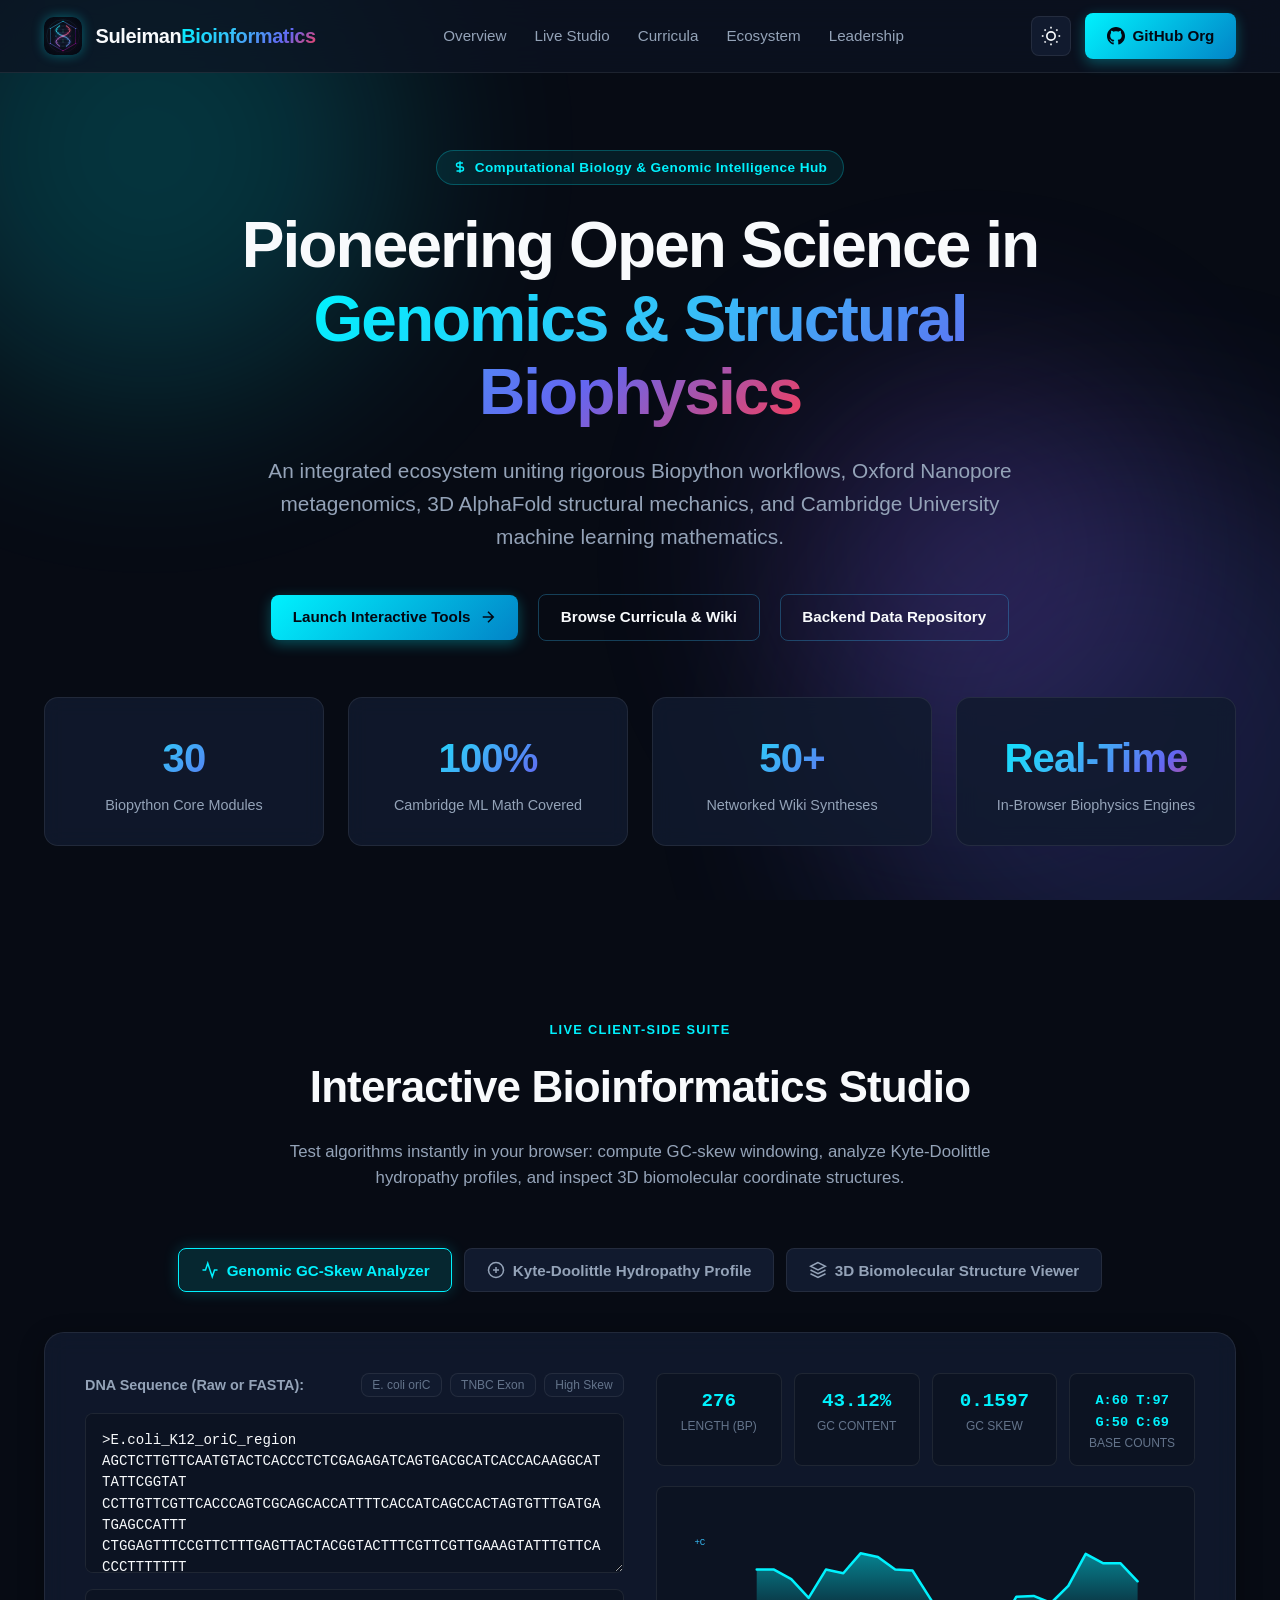
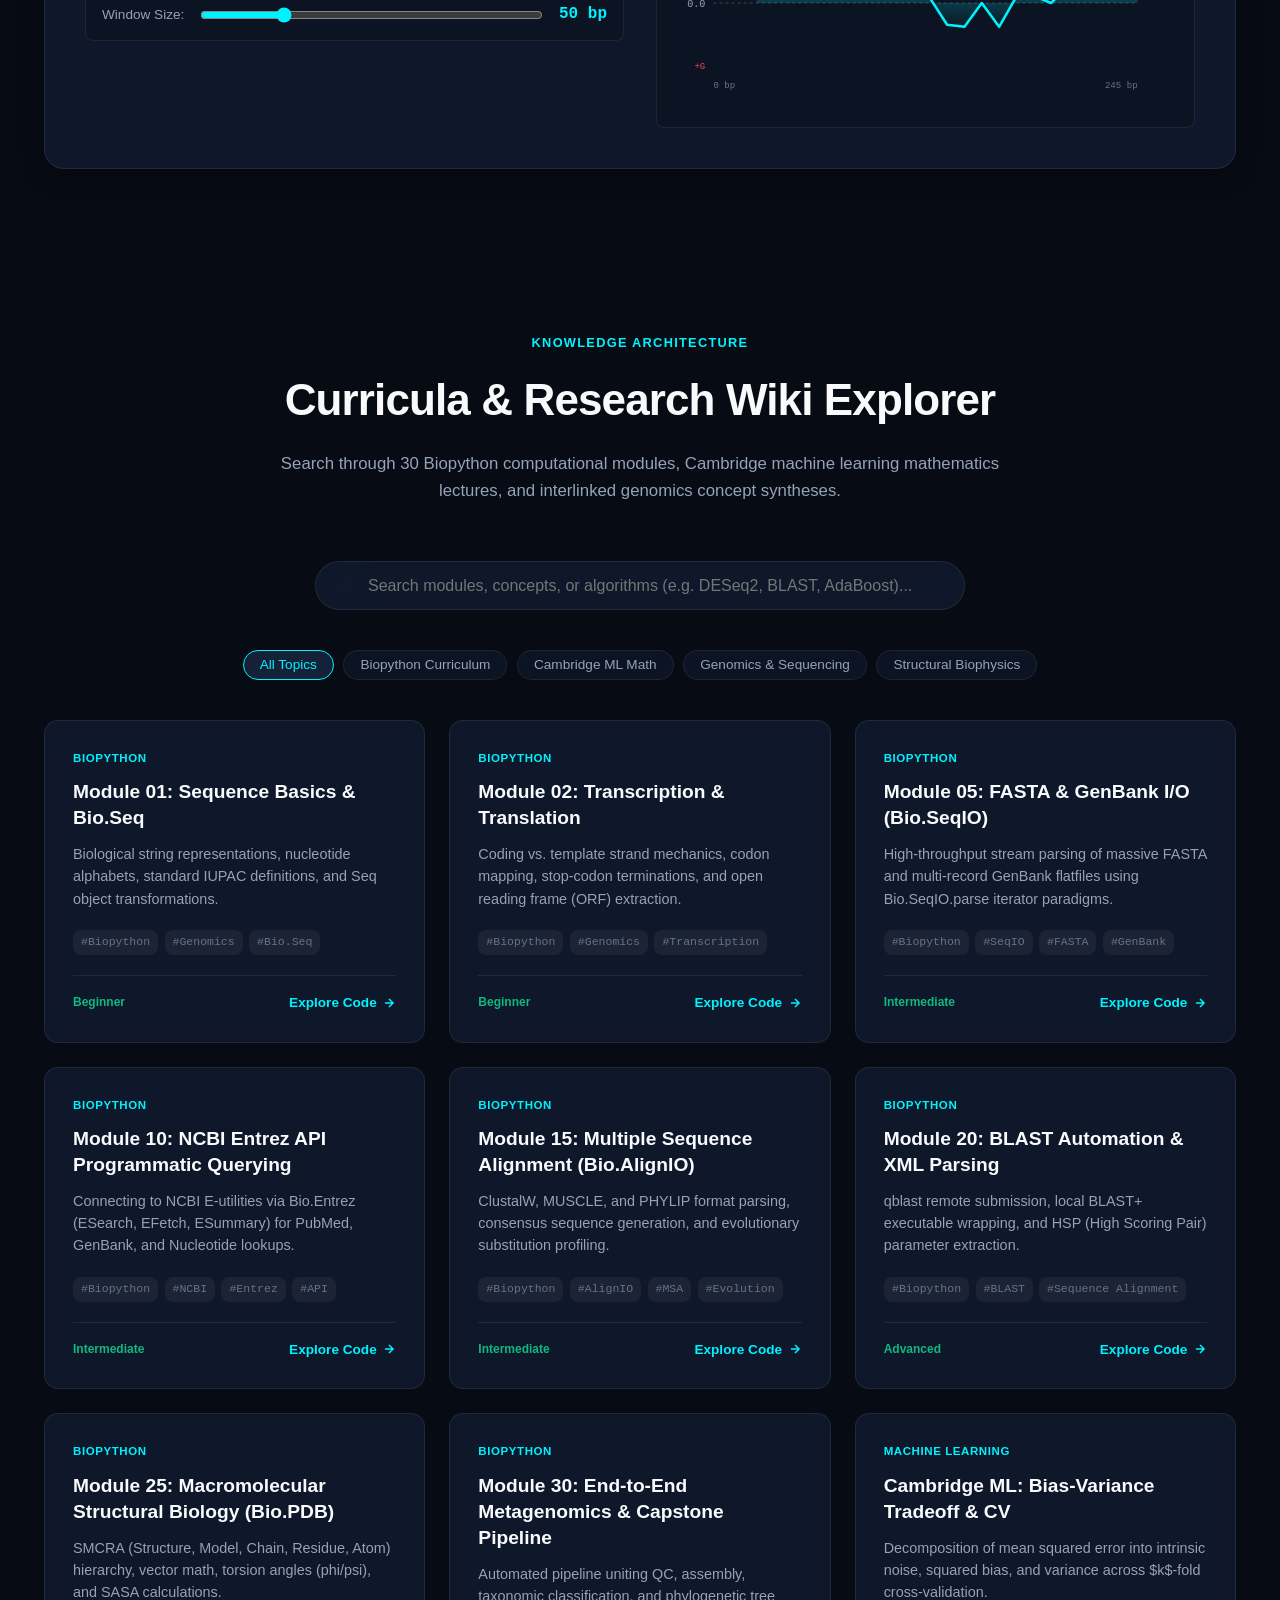
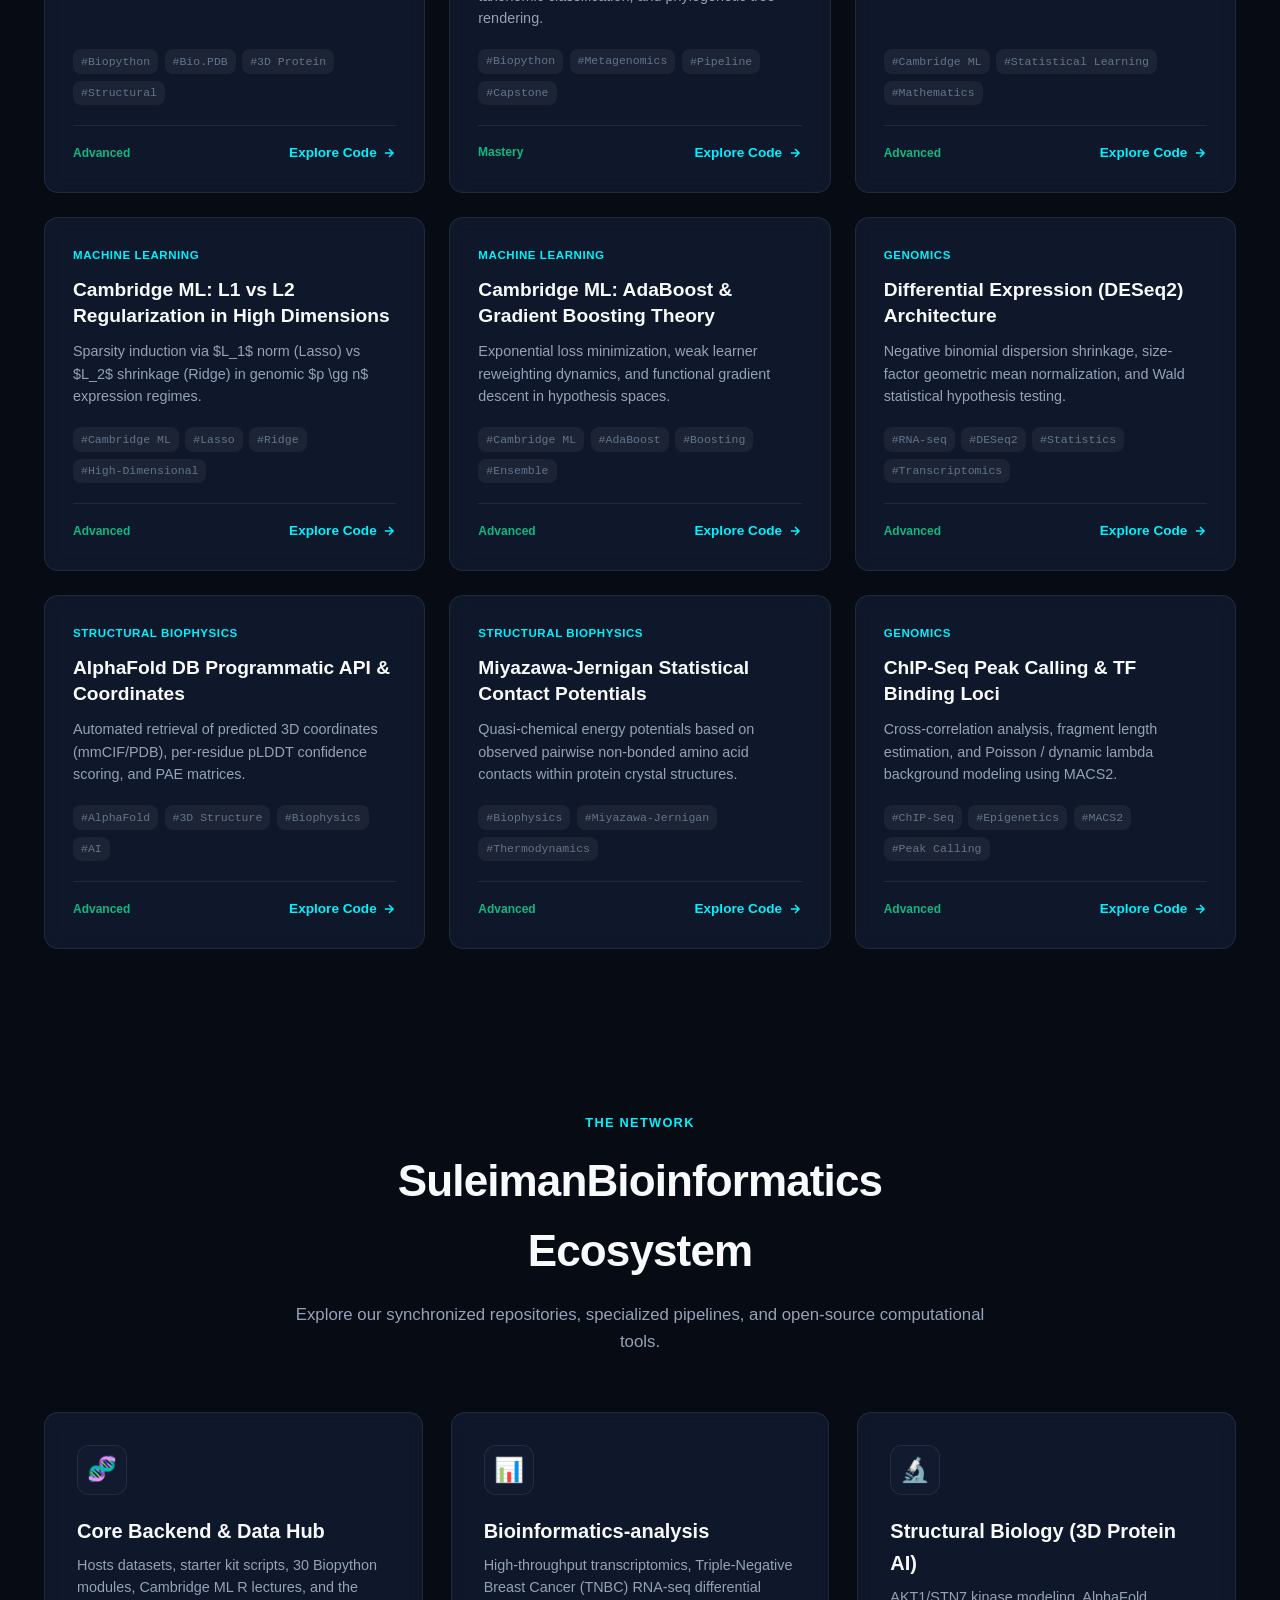
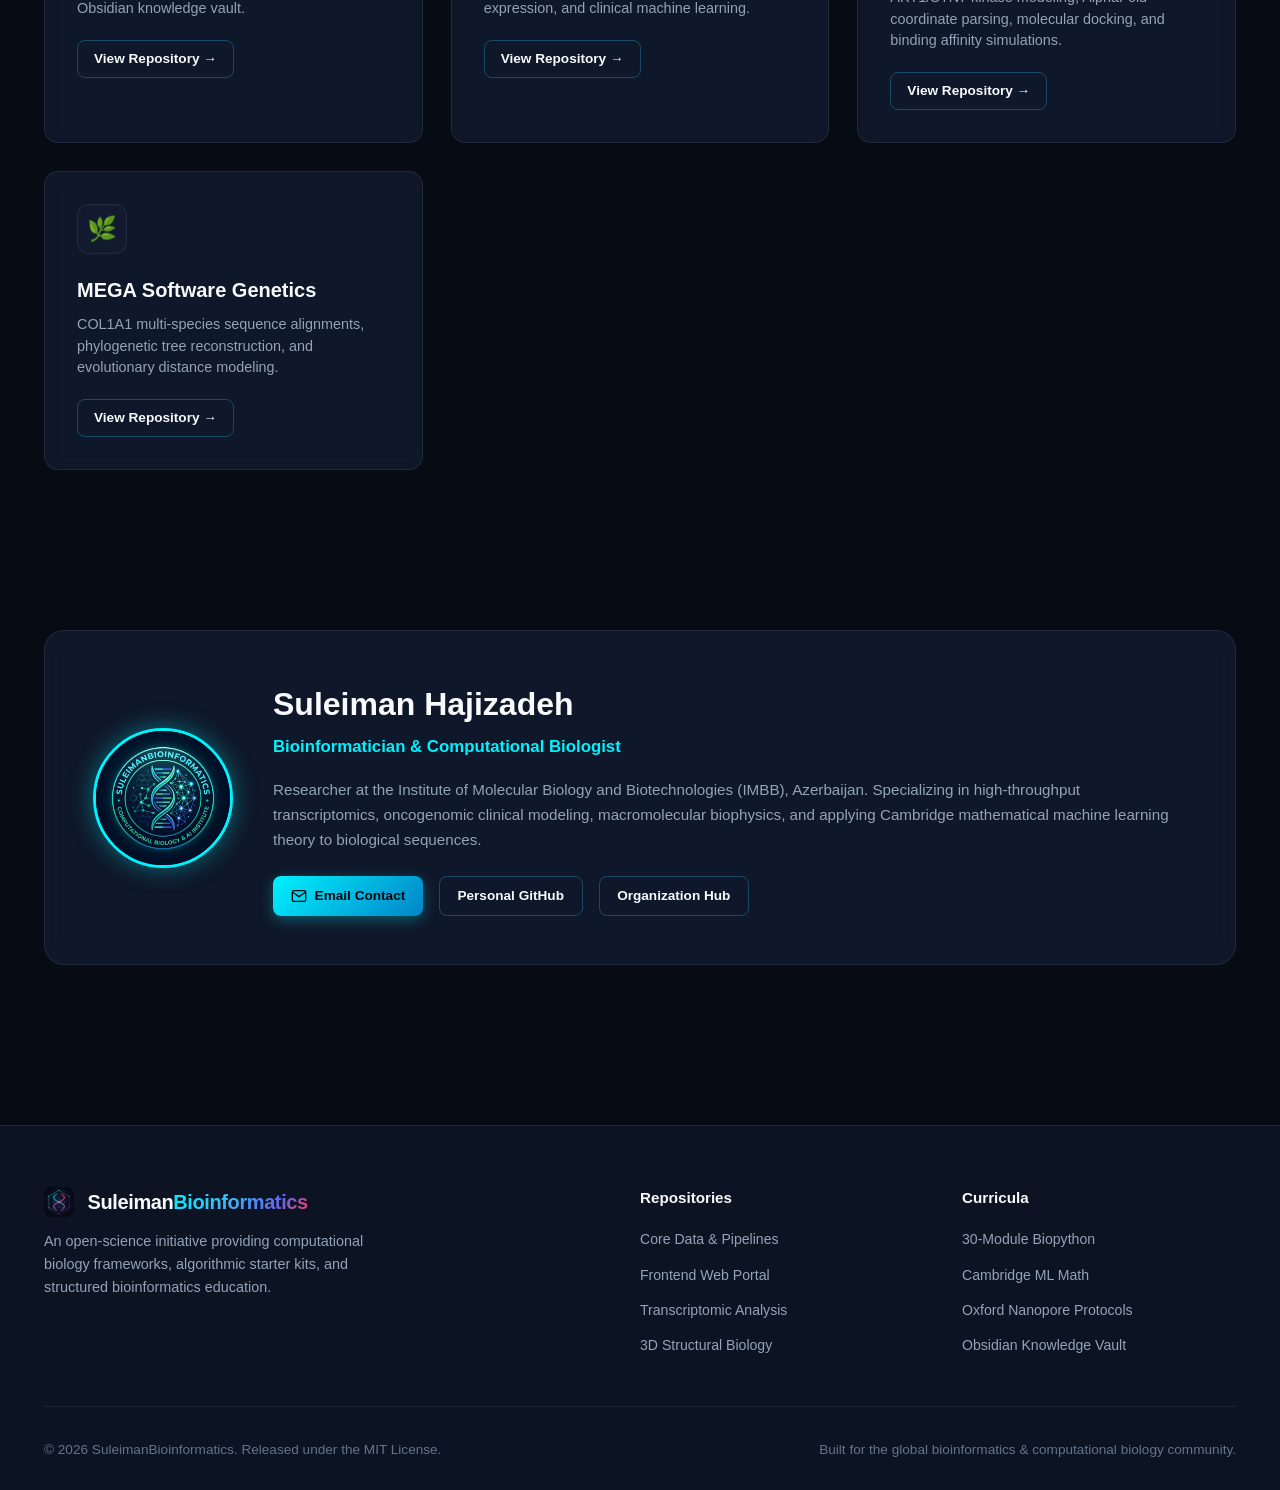
==== index.html @ 2195bb2c "feat: initialize SuleimanBioinformatics interactive frontend web portal" ====
<!DOCTYPE html>
<html lang="en" data-theme="dark">
<head>
  <meta charset="UTF-8" />
  <meta name="viewport" content="width=device-width, initial-scale=1.0" />
  <title>SuleimanBioinformatics | Computational Biology & Genomic Intelligence Hub</title>
  
  <meta name="description" content="Centralized hub for computational biology, biophysics, genomics pipelines, Biopython training curricula, and Cambridge University machine learning mathematics." />
  <meta name="keywords" content="Bioinformatics, Computational Biology, Genomics, Biopython, AlphaFold, Machine Learning, Kyte-Doolittle, GC Skew, Cambridge ML, Suleiman Hajizadeh" />
  <meta name="author" content="Suleiman Hajizadeh" />

  <!-- Open Graph / Meta -->
  <meta property="og:type" content="website" />
  <meta property="og:title" content="SuleimanBioinformatics | Computational Biology & Genomic Intelligence" />
  <meta property="og:description" content="The centralized research and educational engine for genomics, biophysics, and machine learning." />
  <meta property="og:url" content="https://suleimanbioinformatics.github.io/" />
  <meta property="og:image" content="assets/logo-emblem.png" />

  <!-- Icons -->
  <link rel="icon" type="image/svg+xml" href="favicon.svg" />
  <link rel="icon" type="image/png" sizes="64x64" href="favicon.png" />
  <link rel="apple-touch-icon" sizes="180x180" href="apple-touch-icon.png" />
  <link rel="manifest" href="manifest.json" />

  <!-- Stylesheet -->
  <link rel="stylesheet" href="css/style.css" />
</head>
<body>
  <!-- Ambient Glow Background -->
  <div class="bg-atmosphere" aria-hidden="true">
    <div class="glow-orb orb-1"></div>
    <div class="glow-orb orb-2"></div>
    <div class="glow-orb orb-3"></div>
  </div>

  <!-- Header & Navigation -->
  <header class="navbar">
    <div class="container navbar-inner">
      <a href="#hero" class="brand-link" aria-label="SuleimanBioinformatics Home">
        <img src="assets/logo-icon.svg" alt="SuleimanBioinformatics Logo" class="brand-logo-img" />
        <span>Suleiman<span class="brand-title-accent">Bioinformatics</span></span>
      </a>

      <nav aria-label="Main Navigation">
        <ul class="nav-links">
          <li><a href="#overview" class="nav-link">Overview</a></li>
          <li><a href="#interactive-studio" class="nav-link">Live Studio</a></li>
          <li><a href="#curricula" class="nav-link">Curricula</a></li>
          <li><a href="#ecosystem" class="nav-link">Ecosystem</a></li>
          <li><a href="#leadership" class="nav-link">Leadership</a></li>
        </ul>
      </nav>

      <div class="nav-actions">
        <button id="themeToggleBtn" class="btn-icon" aria-label="Toggle theme">
          <svg width="20" height="20" viewBox="0 0 24 24" fill="none" stroke="currentColor" stroke-width="2"><circle cx="12" cy="12" r="5"></circle><line x1="12" y1="1" x2="12" y2="3"></line><line x1="12" y1="21" x2="12" y2="23"></line><line x1="4.22" y1="4.22" x2="5.64" y2="5.64"></line><line x1="18.36" y1="18.36" x2="19.78" y2="19.78"></line><line x1="1" y1="12" x2="3" y2="12"></line><line x1="21" y1="12" x2="23" y2="12"></line><line x1="4.22" y1="19.78" x2="5.64" y2="18.36"></line><line x1="18.36" y1="5.64" x2="19.78" y2="4.22"></line></svg>
        </button>

        <a href="https://github.com/SuleimanBioinformatics" target="_blank" rel="noopener noreferrer" class="btn-primary" aria-label="View on GitHub">
          <svg width="18" height="18" viewBox="0 0 24 24" fill="currentColor"><path d="M12 0c-6.626 0-12 5.373-12 12 0 5.302 3.438 9.8 8.207 11.387.599.111.793-.261.793-.577v-2.234c-3.338.726-4.033-1.416-4.033-1.416-.546-1.387-1.333-1.756-1.333-1.756-1.089-.745.083-.729.083-.729 1.205.084 1.839 1.237 1.839 1.237 1.07 1.834 2.807 1.304 3.492.997.107-.775.418-1.305.762-1.604-2.665-.305-5.467-1.334-5.467-5.931 0-1.311.469-2.381 1.236-3.221-.124-.303-.535-1.524.117-3.176 0 0 1.008-.322 3.301 1.23.957-.266 1.983-.399 3.003-.404 1.02.005 2.047.138 3.006.404 2.291-1.552 3.297-1.23 3.297-1.23.653 1.653.242 2.874.118 3.176.77.84 1.235 1.911 1.235 3.221 0 4.609-2.807 5.624-5.479 5.921.43.372.823 1.102.823 2.222v3.293c0 .319.192.694.801.576 4.765-1.589 8.199-6.086 8.199-11.386 0-6.627-5.373-12-12-12z"/></svg>
          GitHub Org
        </a>

        <button class="mobile-nav-toggle btn-icon" aria-label="Toggle navigation menu">
          <svg width="22" height="22" viewBox="0 0 24 24" fill="none" stroke="currentColor" stroke-width="2"><line x1="3" y1="12" x2="21" y2="12"></line><line x1="3" y1="6" x2="21" y2="6"></line><line x1="3" y1="18" x2="21" y2="18"></line></svg>
        </button>
      </div>
    </div>
  </header>

  <main>
    <!-- Hero Section -->
    <section id="hero" class="hero">
      <div class="container">
        <div class="hero-pill">
          <svg width="14" height="14" viewBox="0 0 24 24" fill="none" stroke="currentColor" stroke-width="2.5"><path d="M12 2v20M17 5H9.5a3.5 3.5 0 0 0 0 7h5a3.5 3.5 0 0 1 0 7H6"/></svg>
          Computational Biology & Genomic Intelligence Hub
        </div>

        <h1 class="hero-title">
          Pioneering Open Science in <br />
          <span class="brand-title-accent">Genomics & Structural Biophysics</span>
        </h1>

        <p class="hero-subtitle">
          An integrated ecosystem uniting rigorous Biopython workflows, Oxford Nanopore metagenomics, 3D AlphaFold structural mechanics, and Cambridge University machine learning mathematics.
        </p>

        <div class="hero-cta">
          <a href="#interactive-studio" class="btn-primary">
            Launch Interactive Tools
            <svg width="18" height="18" viewBox="0 0 24 24" fill="none" stroke="currentColor" stroke-width="2"><path d="M5 12h14M12 5l7 7-7 7"/></svg>
          </a>
          <a href="#curricula" class="btn-outline">
            Browse Curricula & Wiki
          </a>
          <a href="https://github.com/SuleimanBioinformatics/SuleimanBioinformatics" target="_blank" rel="noopener noreferrer" class="btn-outline">
            Backend Data Repository
          </a>
        </div>

        <!-- Metric Stats -->
        <div class="stats-grid">
          <div class="stat-card">
            <div class="stat-number">30</div>
            <div class="stat-label">Biopython Core Modules</div>
          </div>
          <div class="stat-card">
            <div class="stat-number">100%</div>
            <div class="stat-label">Cambridge ML Math Covered</div>
          </div>
          <div class="stat-card">
            <div class="stat-number">50+</div>
            <div class="stat-label">Networked Wiki Syntheses</div>
          </div>
          <div class="stat-card">
            <div class="stat-number">Real-Time</div>
            <div class="stat-label">In-Browser Biophysics Engines</div>
          </div>
        </div>
      </div>
    </section>

    <!-- Interactive Live Studio Section -->
    <section id="interactive-studio" class="section">
      <div class="container">
        <div class="section-header">
          <span class="section-badge">Live Client-Side Suite</span>
          <h2 class="section-title">Interactive Bioinformatics Studio</h2>
          <p class="section-desc">Test algorithms instantly in your browser: compute GC-skew windowing, analyze Kyte-Doolittle hydropathy profiles, and inspect 3D biomolecular coordinate structures.</p>
        </div>

        <!-- Studio Tab Controls -->
        <div class="tools-tabs" role="tablist">
          <button class="tool-tab-btn active" data-target="tabGenomics" role="tab" aria-selected="true">
            <svg width="18" height="18" viewBox="0 0 24 24" fill="none" stroke="currentColor" stroke-width="2"><polyline points="22 12 18 12 15 21 9 3 6 12 2 12"></polyline></svg>
            Genomic GC-Skew Analyzer
          </button>
          <button class="tool-tab-btn" data-target="tabHydropathy" role="tab" aria-selected="false">
            <svg width="18" height="18" viewBox="0 0 24 24" fill="none" stroke="currentColor" stroke-width="2"><circle cx="12" cy="12" r="10"></circle><path d="M8 12h8"></path><path d="M12 8v8"></path></svg>
            Kyte-Doolittle Hydropathy Profile
          </button>
          <button class="tool-tab-btn" data-target="tabProtein3D" role="tab" aria-selected="false">
            <svg width="18" height="18" viewBox="0 0 24 24" fill="none" stroke="currentColor" stroke-width="2"><polygon points="12 2 2 7 12 12 22 7 12 2"></polygon><polyline points="2 17 12 22 22 17"></polyline><polyline points="2 12 12 17 22 12"></polyline></svg>
            3D Biomolecular Structure Viewer
          </button>
        </div>

        <!-- Panel 1: Genomic Analyzer -->
        <div id="tabGenomics" class="tool-panel active" role="tabpanel">
          <div class="tool-grid">
            <div class="tool-input-group">
              <div class="input-label">
                <span>DNA Sequence (Raw or FASTA):</span>
                <div class="preset-btns">
                  <button class="preset-btn" data-dna-preset="ecoli_ori">E. coli oriC</button>
                  <button class="preset-btn" data-dna-preset="tnbc_exon">TNBC Exon</button>
                  <button class="preset-btn" data-dna-preset="synthetic_skew">High Skew</button>
                </div>
              </div>
              <textarea id="genomicSeqInput" class="sequence-textarea" spellcheck="false" placeholder="Paste FASTA or raw DNA sequence..."></textarea>

              <div class="slider-group">
                <label for="gcWindowSlider" style="font-size:0.85rem;color:var(--text-secondary);">Window Size:</label>
                <input type="range" id="gcWindowSlider" min="20" max="150" step="10" value="50" />
                <span id="gcWindowVal" class="slider-val">50 bp</span>
              </div>
            </div>

            <div class="tool-output">
              <div class="metrics-summary-row">
                <div class="mini-metric">
                  <div id="metricSeqLen" class="mini-metric-val">0</div>
                  <div class="mini-metric-lbl">Length (bp)</div>
                </div>
                <div class="mini-metric">
                  <div id="metricGCContent" class="mini-metric-val">0%</div>
                  <div class="mini-metric-lbl">GC Content</div>
                </div>
                <div class="mini-metric">
                  <div id="metricGCSkew" class="mini-metric-val">0.00</div>
                  <div class="mini-metric-lbl">GC Skew</div>
                </div>
                <div class="mini-metric">
                  <div id="metricBaseCounts" class="mini-metric-val" style="font-size:0.85rem;padding-top:4px;">-</div>
                  <div class="mini-metric-lbl">Base Counts</div>
                </div>
              </div>

              <!-- SVG Chart -->
              <div class="chart-wrapper">
                <div id="gcSkewChartBox"></div>
              </div>
            </div>
          </div>
        </div>

        <!-- Panel 2: Kyte-Doolittle Hydropathy Profile -->
        <div id="tabHydropathy" class="tool-panel" role="tabpanel">
          <div class="tool-grid">
            <div class="tool-input-group">
              <div class="input-label">
                <span>Amino Acid Sequence:</span>
                <div class="preset-btns">
                  <button class="preset-btn" data-pep-preset="insulin_a">Insulin Chain A</button>
                  <button class="preset-btn" data-pep-preset="transmembrane">Transmembrane</button>
                  <button class="preset-btn" data-pep-preset="signal_peptide">Signal Peptide</button>
                </div>
              </div>
              <textarea id="peptideSeqInput" class="sequence-textarea" spellcheck="false" placeholder="Paste 1-letter amino acid sequence..."></textarea>

              <div class="slider-group">
                <label for="kdWindowSlider" style="font-size:0.85rem;color:var(--text-secondary);">Window Radius ($2w+1$):</label>
                <input type="range" id="kdWindowSlider" min="5" max="21" step="2" value="9" />
                <span id="kdWindowVal" class="slider-val">9 aa</span>
              </div>
            </div>

            <div class="tool-output">
              <div class="metrics-summary-row">
                <div class="mini-metric">
                  <div id="metricPepLen" class="mini-metric-val">0</div>
                  <div class="mini-metric-lbl">Residues</div>
                </div>
                <div class="mini-metric">
                  <div id="metricAvgHydropathy" class="mini-metric-val">0.00</div>
                  <div class="mini-metric-lbl">Mean Hydropathy</div>
                </div>
                <div class="mini-metric">
                  <div id="metricMaxPeak" class="mini-metric-val">0.00</div>
                  <div class="mini-metric-lbl">Max Peak</div>
                </div>
              </div>

              <!-- SVG Chart -->
              <div class="chart-wrapper">
                <div id="hydropathyChartBox"></div>
              </div>
            </div>
          </div>
        </div>

        <!-- Panel 3: 3D Protein Canvas Viewer -->
        <div id="tabProtein3D" class="tool-panel" role="tabpanel">
          <div class="protein-viewer-box">
            <canvas id="proteinCanvas3D" class="protein-canvas"></canvas>

            <div class="viewer-overlay">
              <span id="viewerStructLabel" class="viewer-tag">Human Insulin (1COH Model)</span>
              <span class="viewer-tag" style="color:var(--text-muted);font-size:0.75rem;">Interactive 3D: Click &amp; Drag to Rotate · Scroll to Zoom</span>
            </div>

            <div class="viewer-controls">
              <button class="viewer-btn active" data-struct-preset="insulin">Insulin (1COH)</button>
              <button class="viewer-btn" data-struct-preset="helix">Alpha Helix</button>
              <button class="viewer-btn" data-struct-preset="dna">DNA Double Helix</button>
              <button id="resetViewBtn" class="viewer-btn" title="Reset View">↺ Reset</button>
            </div>
          </div>
        </div>
      </div>
    </section>

    <!-- Curricula & Research Wiki Knowledge Explorer -->
    <section id="curricula" class="section">
      <div class="container">
        <div class="section-header">
          <span class="section-badge">Knowledge Architecture</span>
          <h2 class="section-title">Curricula &amp; Research Wiki Explorer</h2>
          <p class="section-desc">Search through 30 Biopython computational modules, Cambridge machine learning mathematics lectures, and interlinked genomics concept syntheses.</p>
        </div>

        <!-- Search Bar -->
        <div class="search-bar-wrap">
          <svg class="search-icon" width="20" height="20" viewBox="0 0 24 24" fill="none" stroke="currentColor" stroke-width="2"><circle cx="11" cy="11" r="8"></circle><line x1="21" y1="21" x2="16.65" y2="16.65"></line></svg>
          <input type="text" id="curriculaSearchInput" class="search-input" placeholder="Search modules, concepts, or algorithms (e.g. DESeq2, BLAST, AdaBoost)..." />
        </div>

        <!-- Filter Chips -->
        <div class="category-filter-chips">
          <button class="filter-chip active" data-category="All">All Topics</button>
          <button class="filter-chip" data-category="Biopython">Biopython Curriculum</button>
          <button class="filter-chip" data-category="Machine Learning">Cambridge ML Math</button>
          <button class="filter-chip" data-category="Genomics">Genomics &amp; Sequencing</button>
          <button class="filter-chip" data-category="Structural Biophysics">Structural Biophysics</button>
        </div>

        <!-- Dynamic Card Grid -->
        <div id="curriculaCardsGrid" class="curricula-cards-grid">
          <!-- Dynamically populated from data/curricula.json -->
        </div>
      </div>
    </section>

    <!-- Organization Ecosystem Grid -->
    <section id="ecosystem" class="section">
      <div class="container">
        <div class="section-header">
          <span class="section-badge">The Network</span>
          <h2 class="section-title">SuleimanBioinformatics Ecosystem</h2>
          <p class="section-desc">Explore our synchronized repositories, specialized pipelines, and open-source computational tools.</p>
        </div>

        <div class="ecosystem-grid">
          <div class="eco-card">
            <div class="eco-icon" style="color:var(--accent-cyan);">🧬</div>
            <h3 class="eco-title">Core Backend &amp; Data Hub</h3>
            <p class="eco-desc">Hosts datasets, starter kit scripts, 30 Biopython modules, Cambridge ML R lectures, and the Obsidian knowledge vault.</p>
            <a href="https://github.com/SuleimanBioinformatics/SuleimanBioinformatics" target="_blank" rel="noopener noreferrer" class="btn-outline" style="font-size:0.85rem;padding:0.45rem 1rem;">
              View Repository →
            </a>
          </div>

          <div class="eco-card">
            <div class="eco-icon" style="color:var(--accent-purple);">📊</div>
            <h3 class="eco-title">Bioinformatics-analysis</h3>
            <p class="eco-desc">High-throughput transcriptomics, Triple-Negative Breast Cancer (TNBC) RNA-seq differential expression, and clinical machine learning.</p>
            <a href="https://github.com/SuleimanHajizadeh/Bioinformatics-analysis" target="_blank" rel="noopener noreferrer" class="btn-outline" style="font-size:0.85rem;padding:0.45rem 1rem;">
              View Repository →
            </a>
          </div>

          <div class="eco-card">
            <div class="eco-icon" style="color:var(--accent-pink);">🔬</div>
            <h3 class="eco-title">Structural Biology (3D Protein AI)</h3>
            <p class="eco-desc">AKT1/STN7 kinase modeling, AlphaFold coordinate parsing, molecular docking, and binding affinity simulations.</p>
            <a href="https://github.com/SuleimanHajizadeh/computational-structural-biology" target="_blank" rel="noopener noreferrer" class="btn-outline" style="font-size:0.85rem;padding:0.45rem 1rem;">
              View Repository →
            </a>
          </div>

          <div class="eco-card">
            <div class="eco-icon" style="color:var(--accent-emerald);">🌿</div>
            <h3 class="eco-title">MEGA Software Genetics</h3>
            <p class="eco-desc">COL1A1 multi-species sequence alignments, phylogenetic tree reconstruction, and evolutionary distance modeling.</p>
            <a href="https://github.com/SuleimanHajizadeh/MEGA-Software-Molecular-Evolutionary-Genetics-Analysis" target="_blank" rel="noopener noreferrer" class="btn-outline" style="font-size:0.85rem;padding:0.45rem 1rem;">
              View Repository →
            </a>
          </div>
        </div>
      </div>
    </section>

    <!-- Leadership & About -->
    <section id="leadership" class="section">
      <div class="container">
        <div class="about-card">
          <div class="profile-avatar-box">
            <img src="assets/logo-emblem.png" alt="SuleimanBioinformatics Emblem" class="profile-avatar-img" />
          </div>

          <div>
            <h2 class="about-name">Suleiman Hajizadeh</h2>
            <div class="about-role">Bioinformatician &amp; Computational Biologist</div>
            <p class="about-bio">
              Researcher at the Institute of Molecular Biology and Biotechnologies (IMBB), Azerbaijan. Specializing in high-throughput transcriptomics, oncogenomic clinical modeling, macromolecular biophysics, and applying Cambridge mathematical machine learning theory to biological sequences.
            </p>
            <div class="about-socials">
              <a href="mailto:suleyman.hacizade1@gmail.com" class="btn-primary" style="font-size:0.85rem;padding:0.5rem 1.1rem;">
                <svg width="16" height="16" viewBox="0 0 24 24" fill="none" stroke="currentColor" stroke-width="2"><path d="M4 4h16c1.1 0 2 .9 2 2v12c0 1.1-.9 2-2 2H4c-1.1 0-2-.9-2-2V6c0-1.1.9-2 2-2z"></path><polyline points="22,6 12,13 2,6"></polyline></svg>
                Email Contact
              </a>
              <a href="https://github.com/SuleimanHajizadeh" target="_blank" rel="noopener noreferrer" class="btn-outline" style="font-size:0.85rem;padding:0.5rem 1.1rem;">
                Personal GitHub
              </a>
              <a href="https://github.com/SuleimanBioinformatics" target="_blank" rel="noopener noreferrer" class="btn-outline" style="font-size:0.85rem;padding:0.5rem 1.1rem;">
                Organization Hub
              </a>
            </div>
          </div>
        </div>
      </div>
    </section>
  </main>

  <!-- Footer -->
  <footer class="footer">
    <div class="container">
      <div class="footer-top">
        <div class="footer-brand">
          <a href="#hero" class="brand-link">
            <img src="assets/logo-icon.svg" alt="SuleimanBioinformatics Logo" style="width:30px;height:30px;" />
            <span>Suleiman<span class="brand-title-accent">Bioinformatics</span></span>
          </a>
          <p>
            An open-science initiative providing computational biology frameworks, algorithmic starter kits, and structured bioinformatics education.
          </p>
        </div>

        <div class="footer-col">
          <h4>Repositories</h4>
          <ul class="footer-links">
            <li><a href="https://github.com/SuleimanBioinformatics/SuleimanBioinformatics" target="_blank" rel="noopener noreferrer">Core Data &amp; Pipelines</a></li>
            <li><a href="https://github.com/SuleimanBioinformatics/SuleimanBioinformatics.github.io" target="_blank" rel="noopener noreferrer">Frontend Web Portal</a></li>
            <li><a href="https://github.com/SuleimanHajizadeh/Bioinformatics-analysis" target="_blank" rel="noopener noreferrer">Transcriptomic Analysis</a></li>
            <li><a href="https://github.com/SuleimanHajizadeh/computational-structural-biology" target="_blank" rel="noopener noreferrer">3D Structural Biology</a></li>
          </ul>
        </div>

        <div class="footer-col">
          <h4>Curricula</h4>
          <ul class="footer-links">
            <li><a href="#curricula">30-Module Biopython</a></li>
            <li><a href="#curricula">Cambridge ML Math</a></li>
            <li><a href="#curricula">Oxford Nanopore Protocols</a></li>
            <li><a href="#curricula">Obsidian Knowledge Vault</a></li>
          </ul>
        </div>
      </div>

      <div class="footer-bottom">
        <div>&copy; 2026 SuleimanBioinformatics. Released under the MIT License.</div>
        <div>Built for the global bioinformatics &amp; computational biology community.</div>
      </div>
    </div>
  </footer>

  <!-- Scripts -->
  <script src="js/tools.js"></script>
  <script src="js/app.js"></script>
</body>
</html>
---- css/style.css ----
/* ==========================================================================
   SuleimanBioinformatics Design System & CSS Stylesheet
   Modern, Scientific, High-Performance, Responsive
   ========================================================================== */

:root {
  /* Color Palette - Dark (Default) */
  --bg-primary: #070b14;
  --bg-secondary: #0c1322;
  --bg-tertiary: #111a2e;
  --bg-glass: rgba(12, 19, 34, 0.75);
  --bg-card: rgba(17, 26, 46, 0.85);
  --bg-card-hover: rgba(23, 35, 60, 0.95);
  --border-subtle: rgba(255, 255, 255, 0.08);
  --border-accent: rgba(56, 189, 248, 0.3);
  --border-glow: rgba(0, 242, 254, 0.5);

  --text-primary: #f8fafc;
  --text-secondary: #94a3b8;
  --text-muted: #64748b;
  --text-white: #ffffff;

  --accent-cyan: #00f2fe;
  --accent-blue: #38bdf8;
  --accent-indigo: #6366f1;
  --accent-purple: #8b5cf6;
  --accent-pink: #f43f5e;
  --accent-emerald: #10b981;
  --accent-amber: #f59e0b;

  --gradient-brand: linear-gradient(135deg, #00f2fe 0%, #38bdf8 40%, #6366f1 75%, #f43f5e 100%);
  --gradient-cyan-blue: linear-gradient(135deg, #00f2fe 0%, #0284c7 100%);
  --gradient-emerald: linear-gradient(135deg, #34d399 0%, #059669 100%);
  --gradient-purple: linear-gradient(135deg, #c084fc 0%, #7c3aed 100%);
  --gradient-card: linear-gradient(180deg, rgba(255, 255, 255, 0.04) 0%, rgba(255, 255, 255, 0.01) 100%);

  --shadow-sm: 0 2px 4px rgba(0, 0, 0, 0.3);
  --shadow-md: 0 8px 24px rgba(0, 0, 0, 0.4);
  --shadow-lg: 0 16px 36px rgba(0, 0, 0, 0.5);
  --shadow-glow: 0 0 25px rgba(0, 242, 254, 0.25);

  --font-sans: -apple-system, BlinkMacSystemFont, "Segoe UI", Roboto, "Helvetica Neue", Arial, sans-serif;
  --font-mono: ui-monospace, SFMono-Regular, Menlo, Monaco, Consolas, "Liberation Mono", "Courier New", monospace;

  --radius-sm: 8px;
  --radius-md: 14px;
  --radius-lg: 20px;
  --radius-full: 9999px;

  --transition-fast: 0.15s ease;
  --transition-normal: 0.25s ease;
  --transition-slow: 0.4s ease;
}

[data-theme="light"] {
  --bg-primary: #f8fafc;
  --bg-secondary: #ffffff;
  --bg-tertiary: #f1f5f9;
  --bg-glass: rgba(255, 255, 255, 0.85);
  --bg-card: rgba(255, 255, 255, 0.9);
  --bg-card-hover: rgba(255, 255, 255, 1);
  --border-subtle: rgba(0, 0, 0, 0.08);
  --border-accent: rgba(2, 132, 199, 0.3);
  --border-glow: rgba(0, 242, 254, 0.3);

  --text-primary: #0f172a;
  --text-secondary: #475569;
  --text-muted: #64748b;
  --text-white: #0f172a;

  --gradient-card: linear-gradient(180deg, rgba(255, 255, 255, 0.8) 0%, rgba(241, 245, 249, 0.6) 100%);
  --shadow-sm: 0 2px 4px rgba(0, 0, 0, 0.04);
  --shadow-md: 0 8px 24px rgba(0, 0, 0, 0.06);
  --shadow-lg: 0 16px 36px rgba(0, 0, 0, 0.09);
  --shadow-glow: 0 0 20px rgba(14, 165, 233, 0.2);
}

/* Base Resets */
*, *::before, *::after {
  box-sizing: border-box;
  margin: 0;
  padding: 0;
}

html {
  scroll-behavior: smooth;
  font-size: 16px;
}

body {
  font-family: var(--font-sans);
  background-color: var(--bg-primary);
  color: var(--text-primary);
  line-height: 1.6;
  min-height: 100vh;
  overflow-x: hidden;
  transition: background-color var(--transition-normal), color var(--transition-normal);
}

/* Background Atmosphere Glow */
.bg-atmosphere {
  position: fixed;
  top: 0;
  left: 0;
  width: 100vw;
  height: 100vh;
  pointer-events: none;
  z-index: 0;
  overflow: hidden;
}

.glow-orb {
  position: absolute;
  border-radius: 50%;
  filter: blur(100px);
  opacity: 0.18;
  animation: floatOrb 20s infinite alternate ease-in-out;
}

.orb-1 {
  width: 500px;
  height: 500px;
  background: var(--accent-cyan);
  top: -100px;
  left: -100px;
}

.orb-2 {
  width: 600px;
  height: 600px;
  background: var(--accent-indigo);
  bottom: -150px;
  right: -150px;
  animation-delay: -7s;
}

.orb-3 {
  width: 400px;
  height: 400px;
  background: var(--accent-purple);
  top: 40%;
  left: 60%;
  animation-delay: -12s;
}

@keyframes floatOrb {
  0% { transform: translate(0, 0) scale(1); }
  50% { transform: translate(60px, 40px) scale(1.1); }
  100% { transform: translate(-40px, 80px) scale(0.95); }
}

/* Container */
.container {
  width: 100%;
  max-width: 1240px;
  margin: 0 auto;
  padding: 0 1.5rem;
  position: relative;
  z-index: 1;
}

/* Header & Navigation */
.navbar {
  position: fixed;
  top: 0;
  left: 0;
  width: 100%;
  z-index: 100;
  background: var(--bg-glass);
  backdrop-filter: blur(16px);
  -webkit-backdrop-filter: blur(16px);
  border-bottom: 1px solid var(--border-subtle);
  transition: all var(--transition-normal);
}

.navbar-inner {
  display: flex;
  align-items: center;
  justify-content: space-between;
  height: 72px;
}

.brand-link {
  display: flex;
  align-items: center;
  gap: 0.85rem;
  text-decoration: none;
  color: var(--text-primary);
  font-weight: 700;
  font-size: 1.25rem;
  letter-spacing: -0.02em;
}

.brand-logo-img {
  width: 38px;
  height: 38px;
  border-radius: 10px;
  box-shadow: 0 0 12px rgba(0, 242, 254, 0.35);
  transition: transform var(--transition-normal);
}

.brand-link:hover .brand-logo-img {
  transform: rotate(15deg) scale(1.08);
}

.brand-title-accent {
  background: var(--gradient-brand);
  -webkit-background-clip: text;
  -webkit-text-fill-color: transparent;
}

.nav-links {
  display: flex;
  align-items: center;
  gap: 1.75rem;
  list-style: none;
}

.nav-link {
  text-decoration: none;
  color: var(--text-secondary);
  font-size: 0.95rem;
  font-weight: 500;
  transition: color var(--transition-fast);
  position: relative;
  padding: 0.4rem 0;
}

.nav-link:hover, .nav-link.active {
  color: var(--accent-cyan);
}

.nav-link::after {
  content: '';
  position: absolute;
  bottom: 0;
  left: 0;
  width: 0%;
  height: 2px;
  background: var(--accent-cyan);
  transition: width var(--transition-fast);
  border-radius: 2px;
}

.nav-link:hover::after, .nav-link.active::after {
  width: 100%;
}

.nav-actions {
  display: flex;
  align-items: center;
  gap: 0.85rem;
}

.btn-icon {
  background: var(--bg-tertiary);
  border: 1px solid var(--border-subtle);
  color: var(--text-primary);
  width: 40px;
  height: 40px;
  border-radius: var(--radius-sm);
  display: flex;
  align-items: center;
  justify-content: center;
  cursor: pointer;
  transition: all var(--transition-fast);
}

.btn-icon:hover {
  background: var(--bg-card-hover);
  border-color: var(--accent-cyan);
  transform: translateY(-2px);
  color: var(--accent-cyan);
}

.btn-primary {
  display: inline-flex;
  align-items: center;
  gap: 0.5rem;
  background: var(--gradient-cyan-blue);
  color: #030712;
  font-weight: 600;
  font-size: 0.95rem;
  padding: 0.65rem 1.35rem;
  border-radius: var(--radius-sm);
  text-decoration: none;
  border: none;
  cursor: pointer;
  box-shadow: 0 4px 14px rgba(0, 242, 254, 0.3);
  transition: all var(--transition-normal);
}

.btn-primary:hover {
  transform: translateY(-2px);
  box-shadow: 0 6px 20px rgba(0, 242, 254, 0.45);
  filter: brightness(1.08);
}

.btn-outline {
  display: inline-flex;
  align-items: center;
  gap: 0.5rem;
  background: transparent;
  color: var(--text-primary);
  font-weight: 600;
  font-size: 0.95rem;
  padding: 0.65rem 1.35rem;
  border-radius: var(--radius-sm);
  text-decoration: none;
  border: 1px solid var(--border-accent);
  cursor: pointer;
  transition: all var(--transition-normal);
}

.btn-outline:hover {
  background: rgba(56, 189, 248, 0.1);
  border-color: var(--accent-cyan);
  color: var(--accent-cyan);
  transform: translateY(-2px);
}

/* Mobile Nav Toggle */
.mobile-nav-toggle {
  display: none;
  background: transparent;
  border: none;
  color: var(--text-primary);
  cursor: pointer;
}

/* Hero Section */
.hero {
  padding-top: 150px;
  padding-bottom: 90px;
  position: relative;
  text-align: center;
}

.hero-pill {
  display: inline-flex;
  align-items: center;
  gap: 0.5rem;
  background: rgba(0, 242, 254, 0.08);
  border: 1px solid rgba(0, 242, 254, 0.25);
  color: var(--accent-cyan);
  padding: 0.35rem 1rem;
  border-radius: var(--radius-full);
  font-size: 0.85rem;
  font-weight: 600;
  letter-spacing: 0.03em;
  margin-bottom: 1.5rem;
  animation: pulseGlow 3s infinite alternate;
}

@keyframes pulseGlow {
  0% { box-shadow: 0 0 5px rgba(0, 242, 254, 0.2); }
  100% { box-shadow: 0 0 16px rgba(0, 242, 254, 0.45); }
}

.hero-title {
  font-size: clamp(2.5rem, 5vw, 4.25rem);
  font-weight: 800;
  line-height: 1.15;
  letter-spacing: -0.03em;
  margin-bottom: 1.5rem;
  max-width: 950px;
  margin-left: auto;
  margin-right: auto;
}

.hero-subtitle {
  font-size: clamp(1.1rem, 2vw, 1.3rem);
  color: var(--text-secondary);
  max-width: 780px;
  margin: 0 auto 2.5rem;
  line-height: 1.6;
}

.hero-cta {
  display: flex;
  align-items: center;
  justify-content: center;
  gap: 1.25rem;
  flex-wrap: wrap;
  margin-bottom: 3.5rem;
}

/* Metric Stats Row */
.stats-grid {
  display: grid;
  grid-template-columns: repeat(auto-fit, minmax(220px, 1fr));
  gap: 1.5rem;
  margin-top: 2rem;
}

.stat-card {
  background: var(--bg-card);
  border: 1px solid var(--border-subtle);
  padding: 1.75rem 1.5rem;
  border-radius: var(--radius-md);
  text-align: center;
  transition: transform var(--transition-normal), border-color var(--transition-normal);
  backdrop-filter: blur(10px);
}

.stat-card:hover {
  transform: translateY(-5px);
  border-color: var(--accent-cyan);
  box-shadow: var(--shadow-glow);
}

.stat-number {
  font-size: 2.5rem;
  font-weight: 800;
  letter-spacing: -0.02em;
  background: var(--gradient-brand);
  -webkit-background-clip: text;
  -webkit-text-fill-color: transparent;
  margin-bottom: 0.25rem;
}

.stat-label {
  font-size: 0.9rem;
  color: var(--text-secondary);
  font-weight: 500;
}

/* Section Header */
.section {
  padding: 80px 0;
  position: relative;
}

.section-header {
  text-align: center;
  max-width: 720px;
  margin: 0 auto 3.5rem;
}

.section-badge {
  display: inline-block;
  font-size: 0.8rem;
  font-weight: 700;
  text-transform: uppercase;
  letter-spacing: 0.1em;
  color: var(--accent-cyan);
  margin-bottom: 0.75rem;
}

.section-title {
  font-size: clamp(2rem, 3.5vw, 2.75rem);
  font-weight: 700;
  letter-spacing: -0.02em;
  margin-bottom: 1rem;
}

.section-desc {
  color: var(--text-secondary);
  font-size: 1.05rem;
}

/* Interactive Studio Tabs */
.tools-tabs {
  display: flex;
  align-items: center;
  justify-content: center;
  gap: 0.75rem;
  flex-wrap: wrap;
  margin-bottom: 2.5rem;
}

.tool-tab-btn {
  background: var(--bg-tertiary);
  border: 1px solid var(--border-subtle);
  color: var(--text-secondary);
  font-weight: 600;
  font-size: 0.95rem;
  padding: 0.75rem 1.35rem;
  border-radius: var(--radius-sm);
  cursor: pointer;
  display: inline-flex;
  align-items: center;
  gap: 0.5rem;
  transition: all var(--transition-fast);
}

.tool-tab-btn:hover {
  color: var(--text-primary);
  border-color: var(--border-accent);
}

.tool-tab-btn.active {
  background: rgba(0, 242, 254, 0.12);
  border-color: var(--accent-cyan);
  color: var(--accent-cyan);
  box-shadow: 0 0 15px rgba(0, 242, 254, 0.2);
}

.tool-panel {
  display: none;
  background: var(--bg-card);
  border: 1px solid var(--border-subtle);
  border-radius: var(--radius-lg);
  padding: 2.5rem;
  backdrop-filter: blur(12px);
  box-shadow: var(--shadow-md);
  animation: fadeIn 0.3s ease-out;
}

.tool-panel.active {
  display: block;
}

@keyframes fadeIn {
  from { opacity: 0; transform: translateY(8px); }
  to { opacity: 1; transform: translateY(0); }
}

/* Tool Layout Grids */
.tool-grid {
  display: grid;
  grid-template-columns: 1fr 1fr;
  gap: 2rem;
}

@media (max-width: 900px) {
  .tool-grid {
    grid-template-columns: 1fr;
  }
}

.tool-input-group {
  display: flex;
  flex-direction: column;
  gap: 1rem;
}

.input-label {
  font-size: 0.9rem;
  font-weight: 600;
  color: var(--text-secondary);
  display: flex;
  align-items: center;
  justify-content: space-between;
}

.preset-btns {
  display: flex;
  gap: 0.5rem;
  flex-wrap: wrap;
}

.preset-btn {
  background: var(--bg-tertiary);
  border: 1px solid var(--border-subtle);
  color: var(--text-muted);
  font-size: 0.75rem;
  padding: 0.25rem 0.65rem;
  border-radius: var(--radius-sm);
  cursor: pointer;
  transition: all var(--transition-fast);
}

.preset-btn:hover {
  color: var(--accent-cyan);
  border-color: var(--border-accent);
}

.sequence-textarea {
  width: 100%;
  height: 160px;
  background: var(--bg-secondary);
  border: 1px solid var(--border-subtle);
  border-radius: var(--radius-sm);
  padding: 1rem;
  font-family: var(--font-mono);
  font-size: 0.88rem;
  color: var(--text-primary);
  resize: vertical;
  line-height: 1.5;
  transition: border-color var(--transition-fast);
}

.sequence-textarea:focus {
  outline: none;
  border-color: var(--accent-cyan);
  box-shadow: 0 0 10px rgba(0, 242, 254, 0.2);
}

.slider-group {
  display: flex;
  align-items: center;
  gap: 1rem;
  background: var(--bg-secondary);
  padding: 0.75rem 1rem;
  border-radius: var(--radius-sm);
  border: 1px solid var(--border-subtle);
}

.slider-group input[type="range"] {
  flex: 1;
  accent-color: var(--accent-cyan);
}

.slider-val {
  font-family: var(--font-mono);
  font-weight: 700;
  color: var(--accent-cyan);
  min-width: 30px;
}

/* Tool Output & Charts */
.tool-output {
  display: flex;
  flex-direction: column;
  gap: 1.25rem;
}

.metrics-summary-row {
  display: grid;
  grid-template-columns: repeat(auto-fit, minmax(110px, 1fr));
  gap: 0.75rem;
}

.mini-metric {
  background: var(--bg-secondary);
  border: 1px solid var(--border-subtle);
  border-radius: var(--radius-sm);
  padding: 0.75rem 0.5rem;
  text-align: center;
}

.mini-metric-val {
  font-family: var(--font-mono);
  font-size: 1.2rem;
  font-weight: 700;
  color: var(--accent-cyan);
}

.mini-metric-lbl {
  font-size: 0.75rem;
  color: var(--text-muted);
  text-transform: uppercase;
}

.chart-wrapper {
  background: var(--bg-secondary);
  border: 1px solid var(--border-subtle);
  border-radius: var(--radius-sm);
  padding: 1rem;
  position: relative;
  min-height: 220px;
}

.svg-chart {
  width: 100%;
  height: 200px;
  overflow: visible;
}

/* 3D Protein Canvas Viewer */
.protein-viewer-box {
  background: #030712;
  border: 1px solid var(--border-subtle);
  border-radius: var(--radius-md);
  position: relative;
  overflow: hidden;
  height: 400px;
}

.protein-canvas {
  width: 100%;
  height: 100%;
  display: block;
  cursor: grab;
}

.protein-canvas:active {
  cursor: grabbing;
}

.viewer-overlay {
  position: absolute;
  top: 1rem;
  left: 1rem;
  display: flex;
  flex-direction: column;
  gap: 0.5rem;
  pointer-events: none;
}

.viewer-tag {
  background: rgba(15, 23, 42, 0.85);
  backdrop-filter: blur(8px);
  border: 1px solid var(--border-subtle);
  padding: 0.35rem 0.75rem;
  border-radius: var(--radius-sm);
  font-size: 0.8rem;
  color: var(--accent-cyan);
  font-family: var(--font-mono);
}

.viewer-controls {
  position: absolute;
  bottom: 1rem;
  right: 1rem;
  display: flex;
  gap: 0.5rem;
}

.viewer-btn {
  background: rgba(15, 23, 42, 0.9);
  backdrop-filter: blur(8px);
  border: 1px solid var(--border-subtle);
  color: var(--text-primary);
  font-size: 0.8rem;
  padding: 0.4rem 0.8rem;
  border-radius: var(--radius-sm);
  cursor: pointer;
  transition: all var(--transition-fast);
}

.viewer-btn:hover {
  border-color: var(--accent-cyan);
  color: var(--accent-cyan);
}

/* Curricula & Search Explorer */
.search-bar-wrap {
  max-width: 650px;
  margin: 0 auto 2.5rem;
  position: relative;
}

.search-input {
  width: 100%;
  background: var(--bg-card);
  border: 1px solid var(--border-subtle);
  border-radius: var(--radius-full);
  padding: 0.9rem 1.5rem 0.9rem 3.25rem;
  font-size: 1rem;
  color: var(--text-primary);
  transition: all var(--transition-fast);
  backdrop-filter: blur(10px);
}

.search-input:focus {
  outline: none;
  border-color: var(--accent-cyan);
  box-shadow: 0 0 20px rgba(0, 242, 254, 0.25);
}

.search-icon {
  position: absolute;
  left: 1.25rem;
  top: 50%;
  transform: translateY(-50%);
  color: var(--text-muted);
}

.category-filter-chips {
  display: flex;
  justify-content: center;
  gap: 0.6rem;
  flex-wrap: wrap;
  margin-bottom: 2.5rem;
}

.filter-chip {
  background: var(--bg-secondary);
  border: 1px solid var(--border-subtle);
  color: var(--text-secondary);
  font-size: 0.85rem;
  font-weight: 500;
  padding: 0.4rem 1rem;
  border-radius: var(--radius-full);
  cursor: pointer;
  transition: all var(--transition-fast);
}

.filter-chip:hover, .filter-chip.active {
  background: var(--bg-card-hover);
  color: var(--accent-cyan);
  border-color: var(--accent-cyan);
}

.curricula-cards-grid {
  display: grid;
  grid-template-columns: repeat(auto-fill, minmax(320px, 1fr));
  gap: 1.5rem;
}

.curricula-card {
  background: var(--bg-card);
  border: 1px solid var(--border-subtle);
  border-radius: var(--radius-md);
  padding: 1.75rem;
  display: flex;
  flex-direction: column;
  justify-content: space-between;
  transition: all var(--transition-normal);
  backdrop-filter: blur(10px);
  position: relative;
  overflow: hidden;
}

.curricula-card::before {
  content: '';
  position: absolute;
  top: 0;
  left: 0;
  width: 100%;
  height: 3px;
  background: var(--gradient-brand);
  opacity: 0;
  transition: opacity var(--transition-fast);
}

.curricula-card:hover {
  transform: translateY(-6px);
  border-color: var(--border-accent);
  box-shadow: var(--shadow-lg);
}

.curricula-card:hover::before {
  opacity: 1;
}

.card-category-badge {
  font-size: 0.72rem;
  font-weight: 700;
  text-transform: uppercase;
  color: var(--accent-cyan);
  letter-spacing: 0.05em;
  margin-bottom: 0.75rem;
}

.card-title {
  font-size: 1.2rem;
  font-weight: 700;
  margin-bottom: 0.75rem;
  line-height: 1.35;
  color: var(--text-primary);
}

.card-desc {
  font-size: 0.9rem;
  color: var(--text-secondary);
  line-height: 1.55;
  margin-bottom: 1.25rem;
  flex-grow: 1;
}

.card-tags {
  display: flex;
  flex-wrap: wrap;
  gap: 0.4rem;
  margin-bottom: 1.25rem;
}

.tag-badge {
  background: rgba(255, 255, 255, 0.05);
  font-size: 0.72rem;
  font-family: var(--font-mono);
  color: var(--text-muted);
  padding: 0.2rem 0.5rem;
  border-radius: var(--radius-sm);
}

.card-footer {
  display: flex;
  align-items: center;
  justify-content: space-between;
  border-top: 1px solid var(--border-subtle);
  padding-top: 1rem;
}

.level-badge {
  font-size: 0.75rem;
  font-weight: 600;
  color: var(--accent-emerald);
}

.card-action-link {
  color: var(--accent-cyan);
  text-decoration: none;
  font-size: 0.85rem;
  font-weight: 600;
  display: inline-flex;
  align-items: center;
  gap: 0.35rem;
  transition: transform var(--transition-fast);
}

.card-action-link:hover {
  transform: translateX(3px);
}

/* Ecosystem Portfolios */
.ecosystem-grid {
  display: grid;
  grid-template-columns: repeat(auto-fit, minmax(280px, 1fr));
  gap: 1.75rem;
}

.eco-card {
  background: var(--bg-card);
  border: 1px solid var(--border-subtle);
  border-radius: var(--radius-md);
  padding: 2rem;
  transition: all var(--transition-normal);
  backdrop-filter: blur(10px);
}

.eco-card:hover {
  transform: translateY(-5px);
  border-color: var(--accent-cyan);
  box-shadow: var(--shadow-glow);
}

.eco-icon {
  width: 50px;
  height: 50px;
  border-radius: 12px;
  display: flex;
  align-items: center;
  justify-content: center;
  margin-bottom: 1.25rem;
  font-size: 1.5rem;
  background: var(--bg-tertiary);
  border: 1px solid var(--border-subtle);
}

.eco-title {
  font-size: 1.25rem;
  font-weight: 700;
  margin-bottom: 0.5rem;
}

.eco-desc {
  font-size: 0.9rem;
  color: var(--text-secondary);
  margin-bottom: 1.25rem;
  line-height: 1.5;
}

/* Leadership & About */
.about-card {
  background: var(--bg-card);
  border: 1px solid var(--border-subtle);
  border-radius: var(--radius-lg);
  padding: 3rem;
  display: grid;
  grid-template-columns: auto 1fr;
  gap: 2.5rem;
  align-items: center;
  backdrop-filter: blur(12px);
}

@media (max-width: 800px) {
  .about-card {
    grid-template-columns: 1fr;
    text-align: center;
    padding: 2rem;
  }
}

.profile-avatar-box {
  position: relative;
  width: 140px;
  height: 140px;
  margin: 0 auto;
}

.profile-avatar-img {
  width: 100%;
  height: 100%;
  border-radius: 50%;
  object-fit: cover;
  border: 3px solid var(--accent-cyan);
  box-shadow: 0 0 25px rgba(0, 242, 254, 0.4);
}

.about-name {
  font-size: 2rem;
  font-weight: 800;
  margin-bottom: 0.25rem;
}

.about-role {
  color: var(--accent-cyan);
  font-weight: 600;
  font-size: 1.05rem;
  margin-bottom: 1rem;
}

.about-bio {
  color: var(--text-secondary);
  font-size: 0.95rem;
  line-height: 1.65;
  margin-bottom: 1.5rem;
}

.about-socials {
  display: flex;
  gap: 1rem;
  flex-wrap: wrap;
}

/* Footer */
.footer {
  border-top: 1px solid var(--border-subtle);
  background: var(--bg-secondary);
  padding: 60px 0 30px;
  margin-top: 80px;
}

.footer-top {
  display: grid;
  grid-template-columns: 2fr 1fr 1fr;
  gap: 3rem;
  margin-bottom: 3rem;
}

@media (max-width: 768px) {
  .footer-top {
    grid-template-columns: 1fr;
  }
}

.footer-brand p {
  color: var(--text-secondary);
  font-size: 0.9rem;
  margin-top: 0.75rem;
  max-width: 360px;
}

.footer-col h4 {
  font-size: 0.95rem;
  font-weight: 700;
  margin-bottom: 1rem;
  color: var(--text-primary);
}

.footer-links {
  list-style: none;
  display: flex;
  flex-direction: column;
  gap: 0.6rem;
}

.footer-links a {
  color: var(--text-secondary);
  text-decoration: none;
  font-size: 0.88rem;
  transition: color var(--transition-fast);
}

.footer-links a:hover {
  color: var(--accent-cyan);
}

.footer-bottom {
  border-top: 1px solid var(--border-subtle);
  padding-top: 2rem;
  display: flex;
  justify-content: space-between;
  align-items: center;
  font-size: 0.85rem;
  color: var(--text-muted);
  flex-wrap: wrap;
  gap: 1rem;
}

/* Responsive Overrides */
@media (max-width: 768px) {
  .nav-links {
    display: none;
  }
  .mobile-nav-toggle {
    display: block;
  }
}
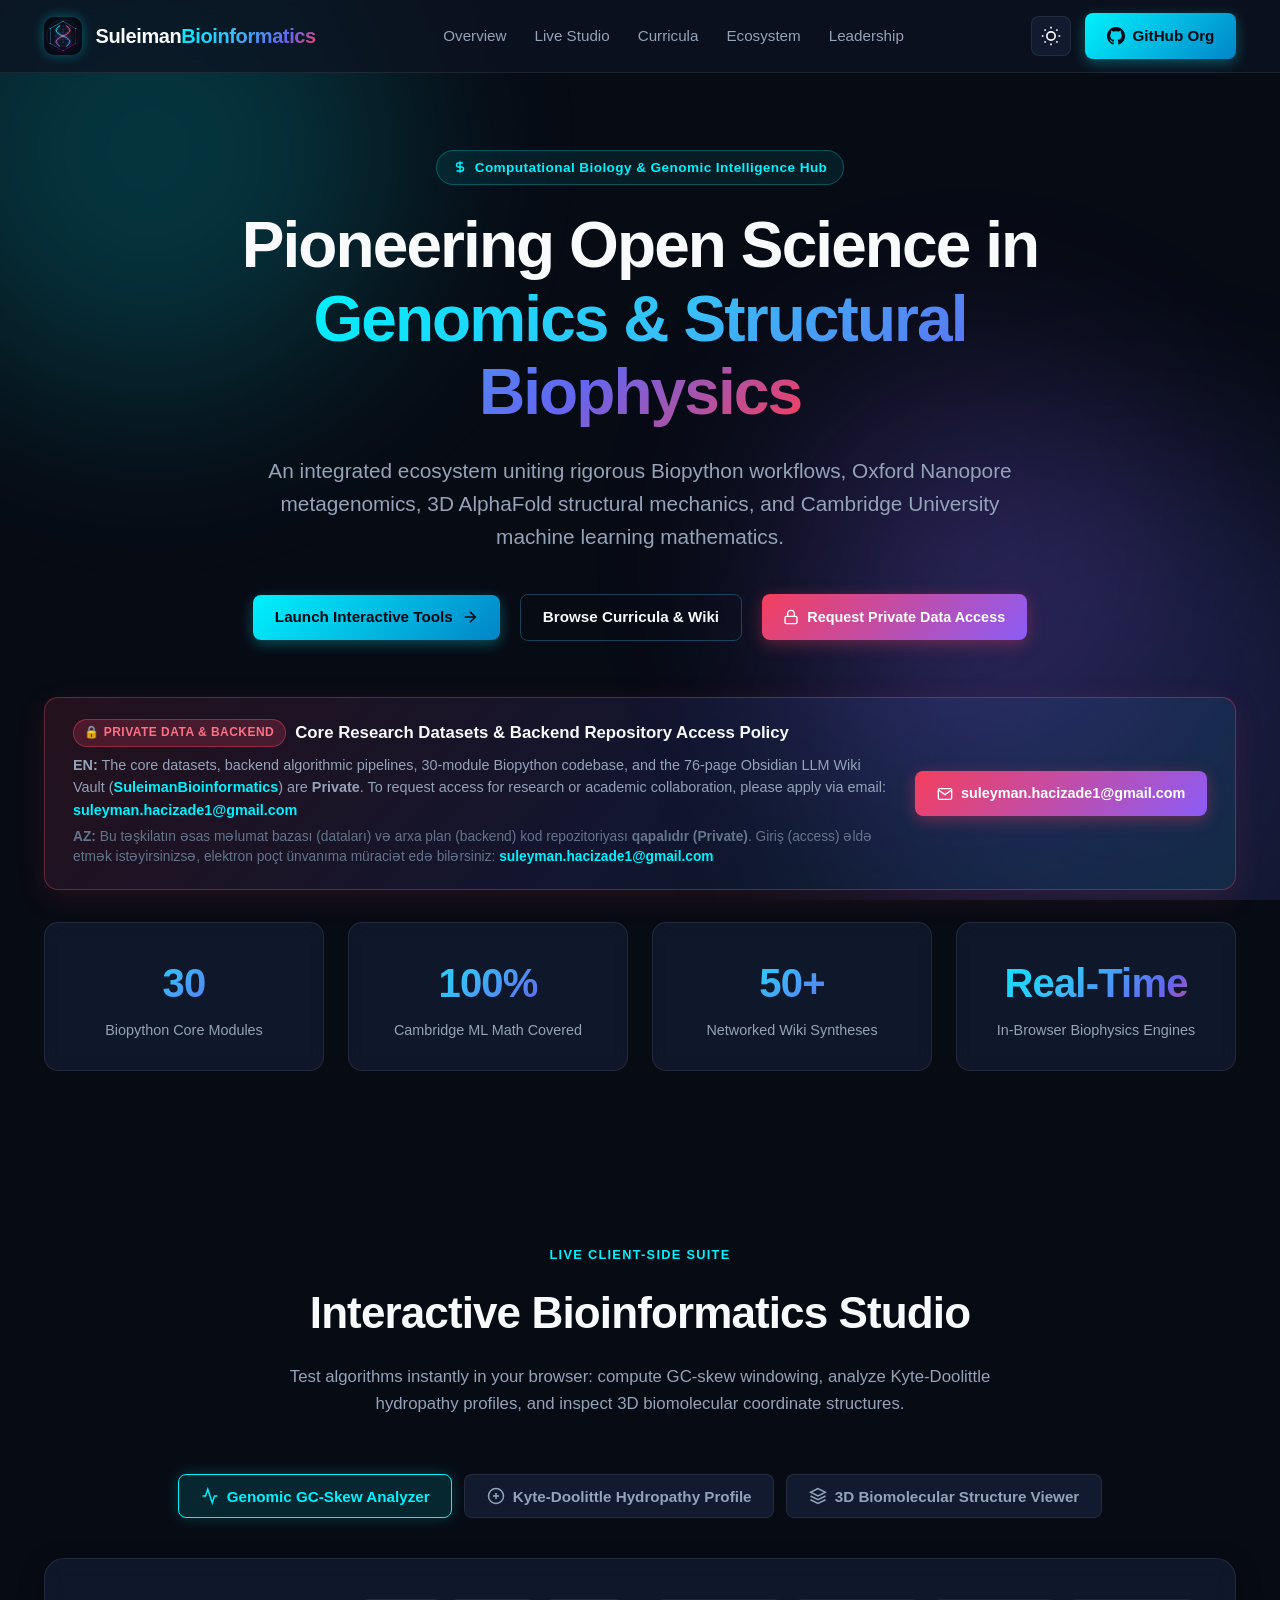
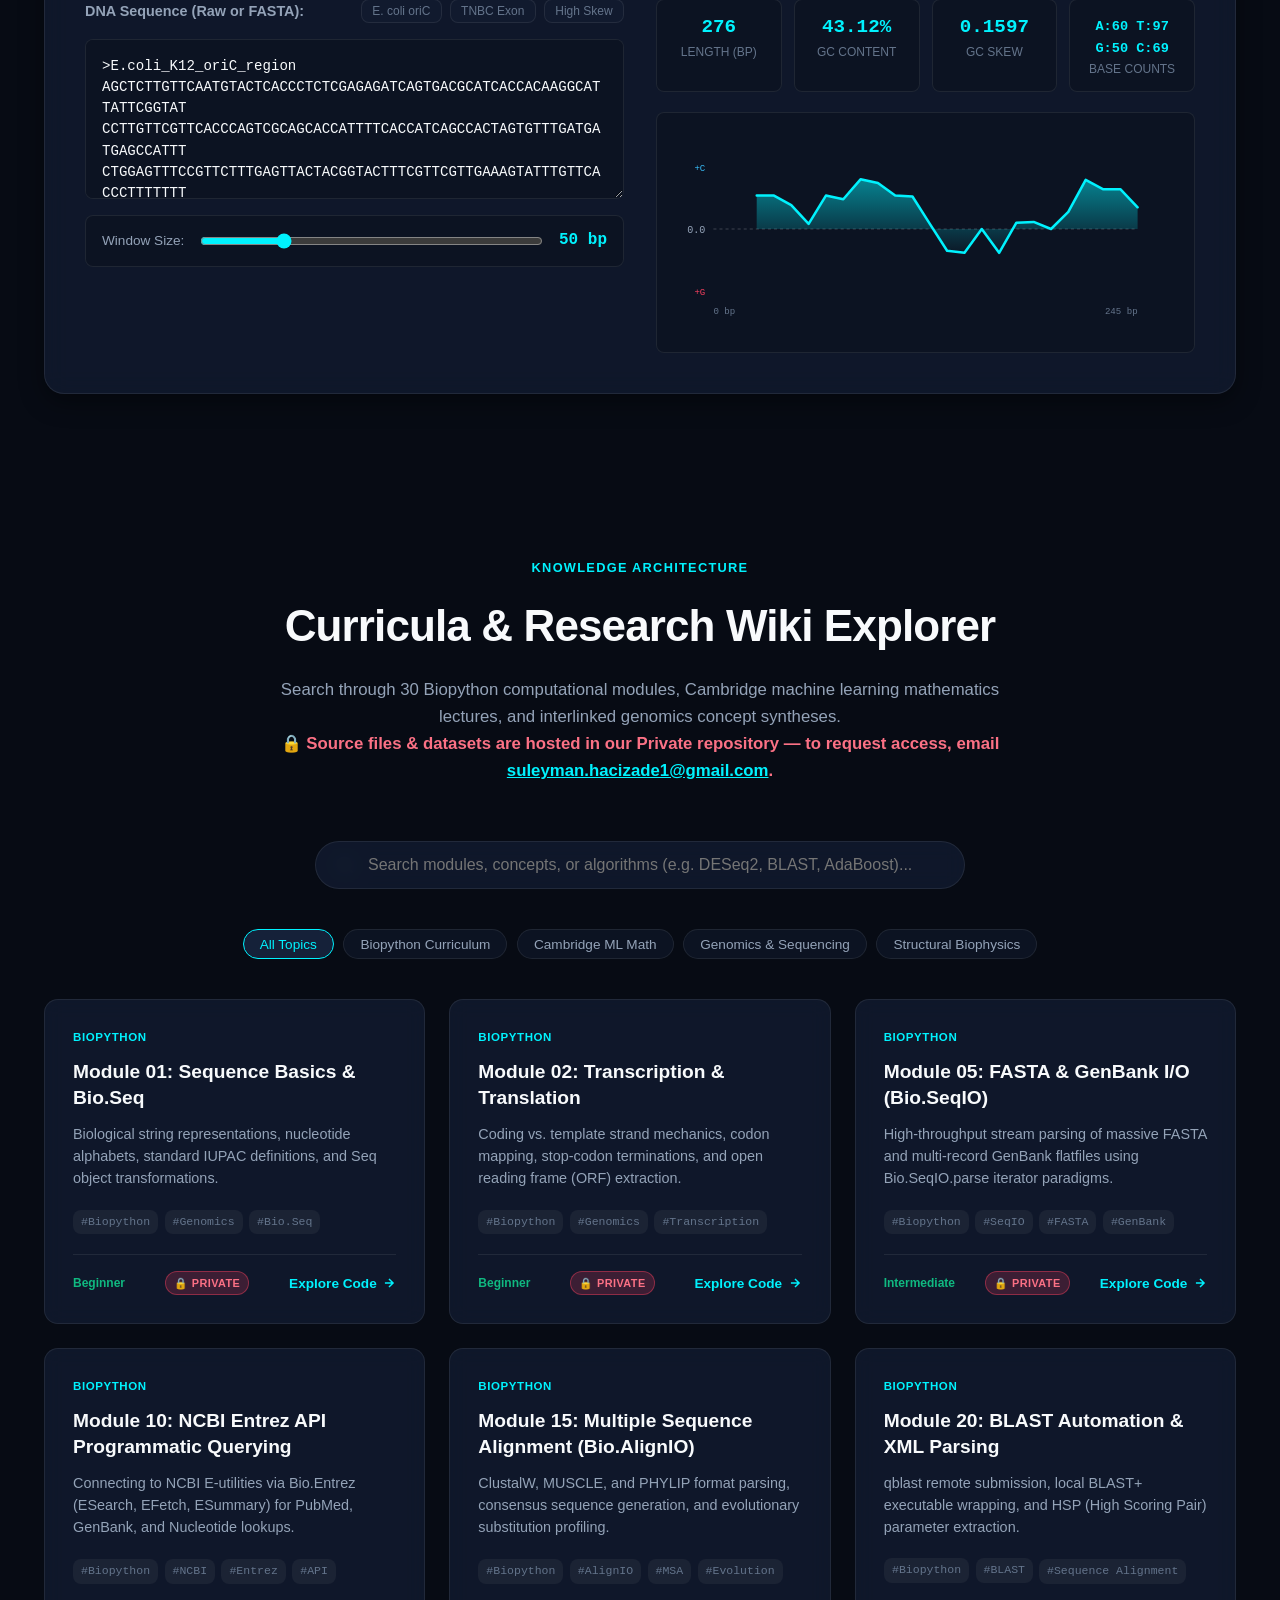
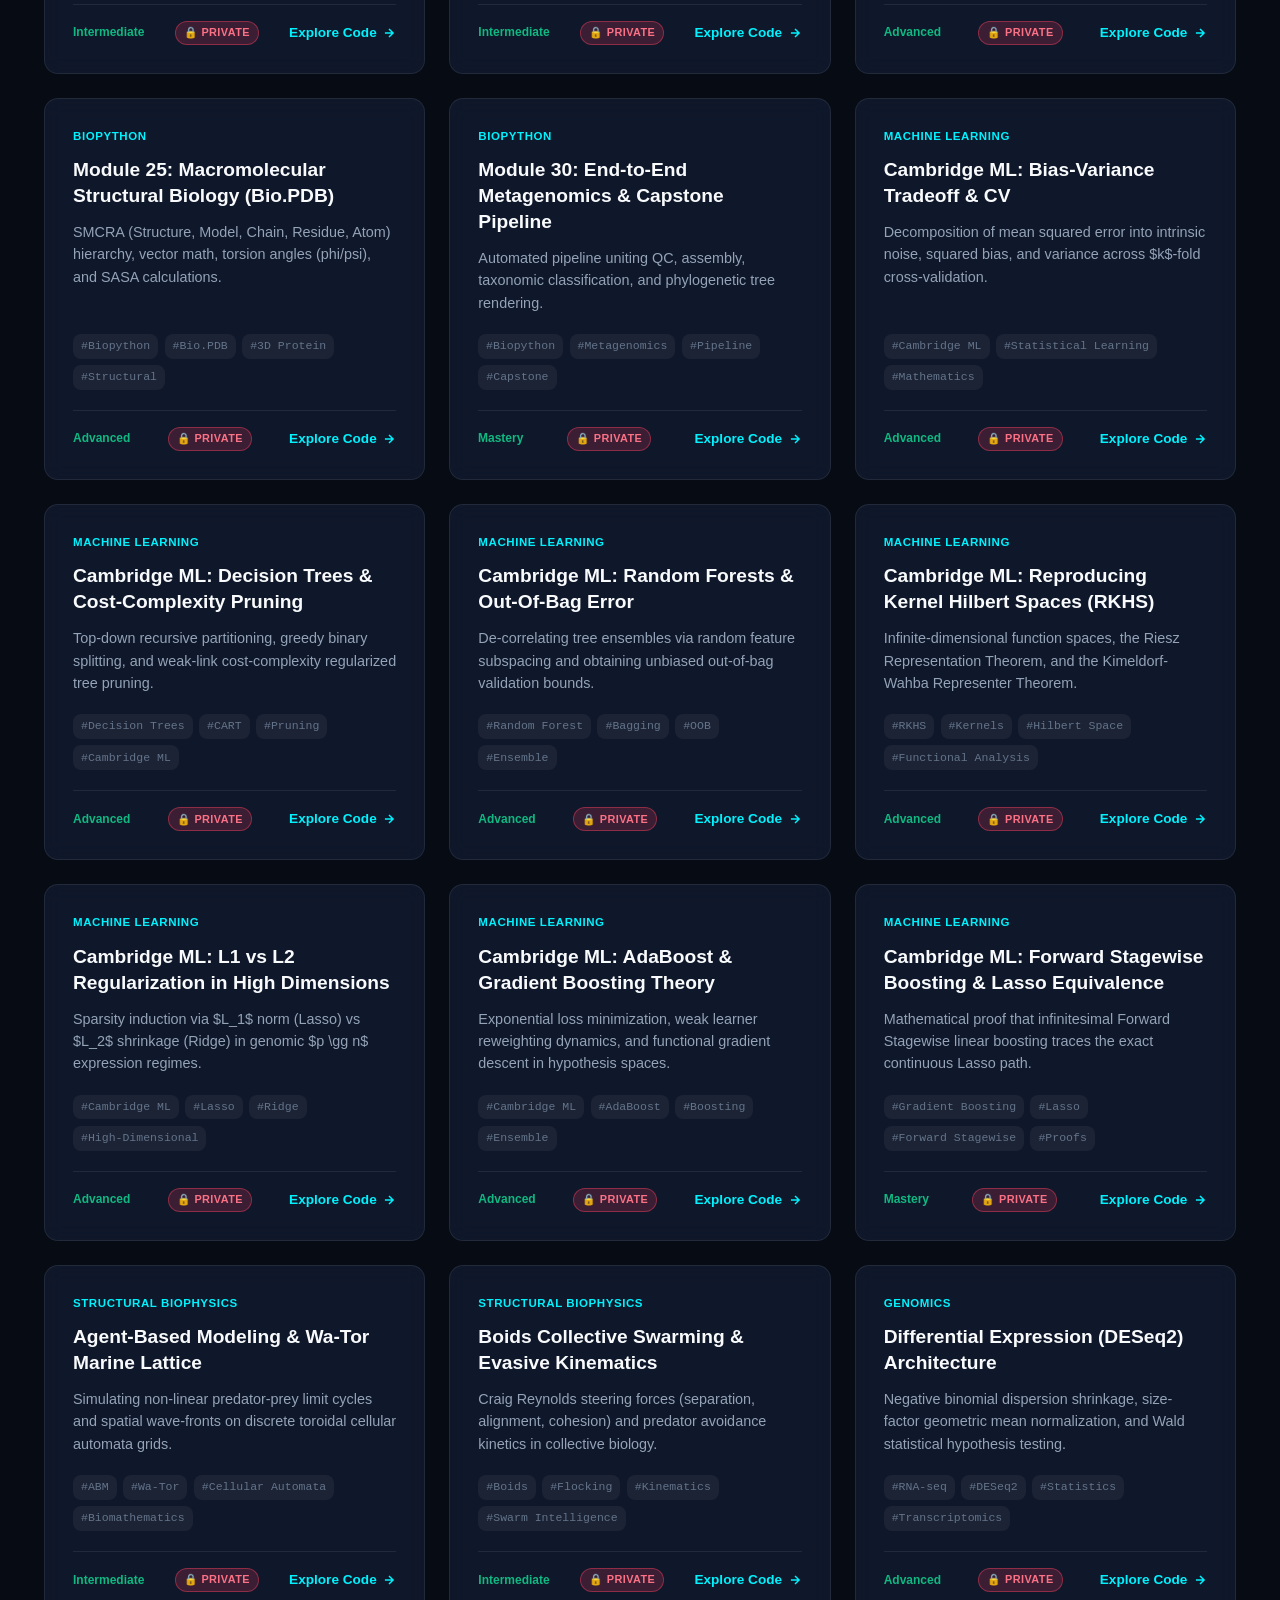
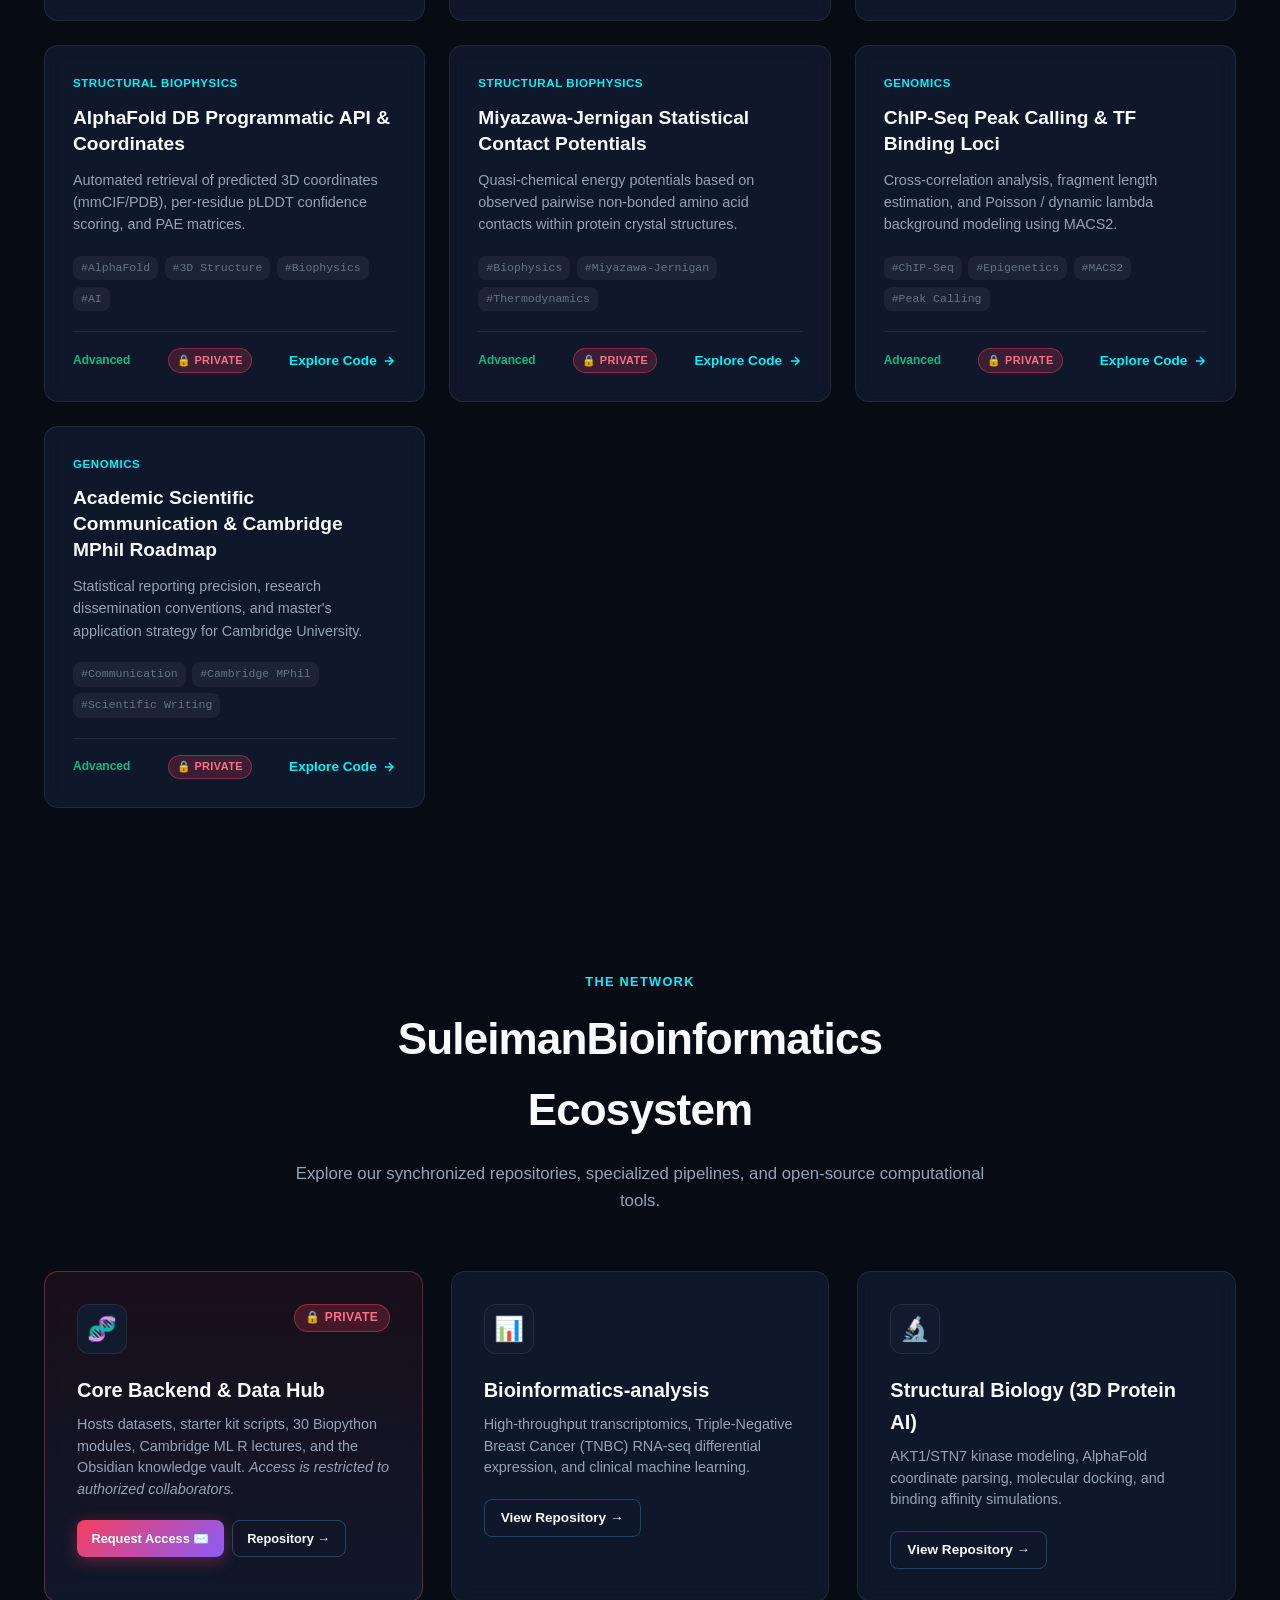
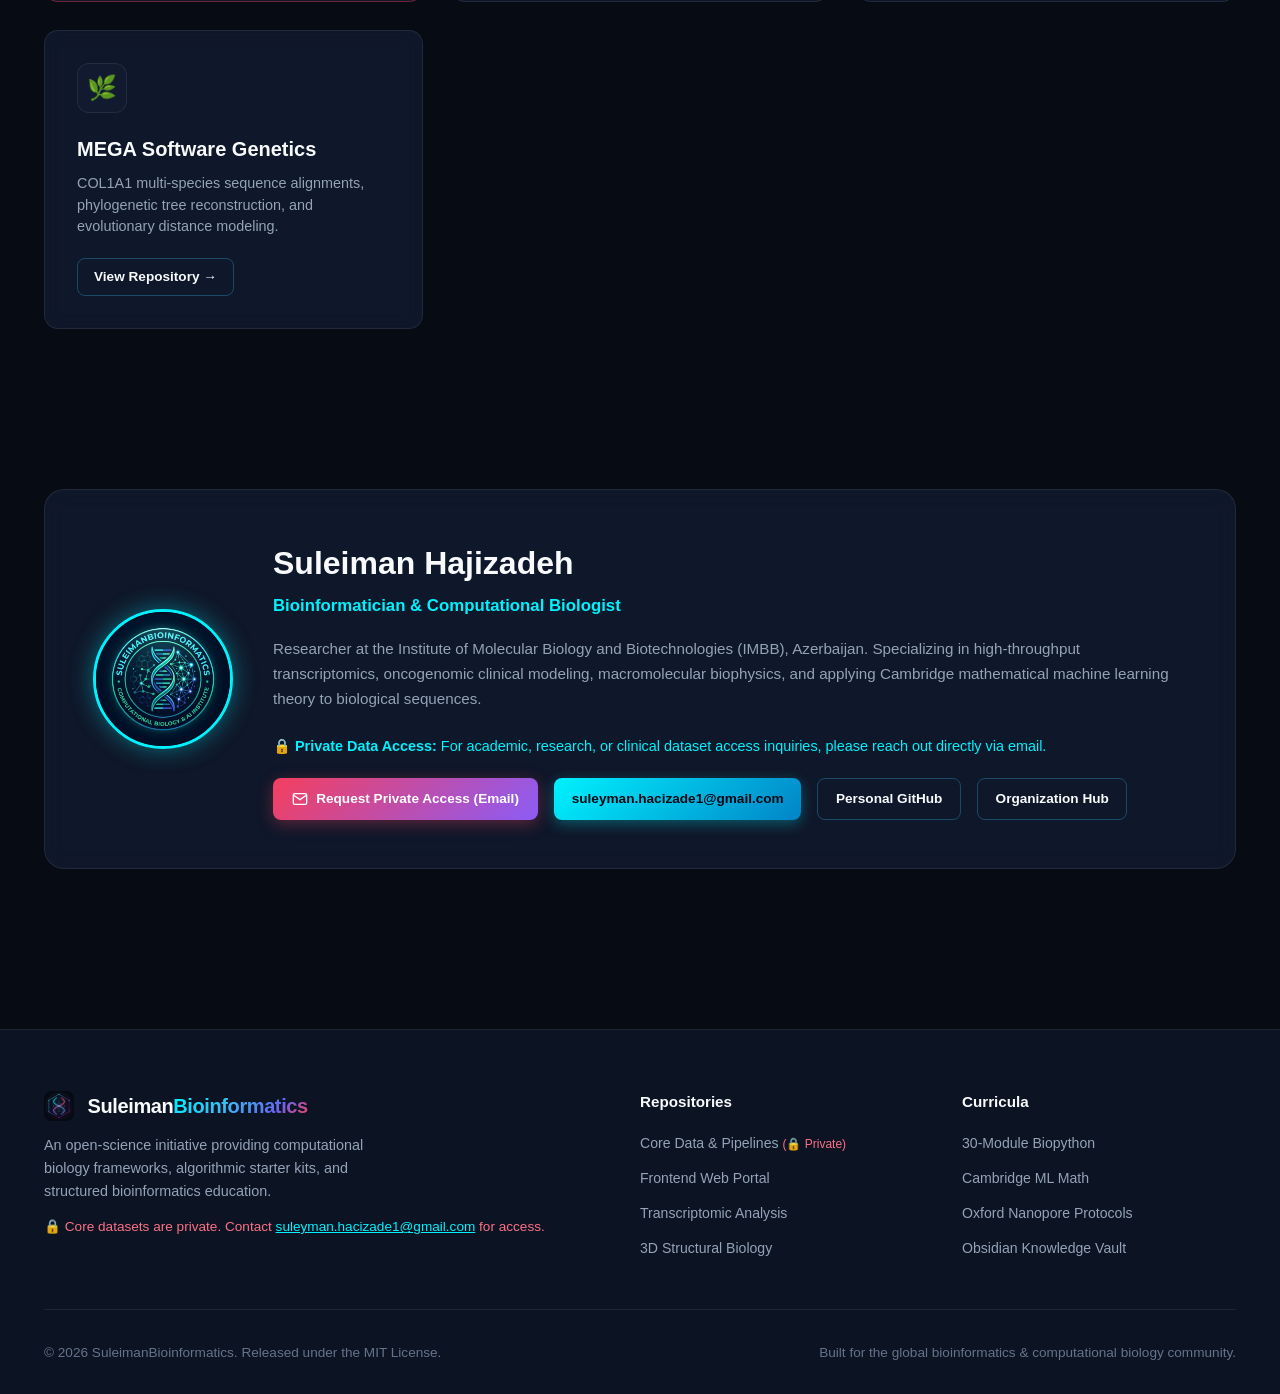
==== commit 5144ab42: "feat(ui): add private data access notice banner and email request links" ====
--- a/index.html
+++ b/index.html
@@ -92,11 +92,34 @@
             <svg width="18" height="18" viewBox="0 0 24 24" fill="none" stroke="currentColor" stroke-width="2"><path d="M5 12h14M12 5l7 7-7 7"/></svg>
           </a>
           <a href="#curricula" class="btn-outline">
-            Browse Curricula & Wiki
+            Browse Curricula &amp; Wiki
           </a>
-          <a href="https://github.com/SuleimanBioinformatics/SuleimanBioinformatics" target="_blank" rel="noopener noreferrer" class="btn-outline">
-            Backend Data Repository
+          <a href="mailto:suleyman.hacizade1@gmail.com?subject=Access%20Request%20-%20SuleimanBioinformatics%20Private%20Repository" class="btn-request-access">
+            <svg width="16" height="16" viewBox="0 0 24 24" fill="none" stroke="currentColor" stroke-width="2"><rect x="3" y="11" width="18" height="11" rx="2" ry="2"></rect><path d="M7 11V7a5 5 0 0 1 10 0v4"></path></svg>
+            Request Private Data Access
           </a>
+        </div>
+
+        <!-- Private Data & Repository Access Notice Banner -->
+        <div class="private-access-banner">
+          <div class="private-access-content">
+            <div class="private-access-title">
+              <span class="private-badge-pill">🔒 Private Data &amp; Backend</span>
+              <span>Core Research Datasets &amp; Backend Repository Access Policy</span>
+            </div>
+            <p class="private-access-desc">
+              <strong>EN:</strong> The core datasets, backend algorithmic pipelines, 30-module Biopython codebase, and the 76-page Obsidian LLM Wiki Vault (<a href="https://github.com/SuleimanBioinformatics/SuleimanBioinformatics" target="_blank" rel="noopener noreferrer">SuleimanBioinformatics</a>) are <strong>Private</strong>. To request access for research or academic collaboration, please apply via email: <a href="mailto:suleyman.hacizade1@gmail.com?subject=Access%20Request%20-%20SuleimanBioinformatics%20Private%20Repository">suleyman.hacizade1@gmail.com</a>
+            </p>
+            <p class="private-access-desc-az">
+              <strong>AZ:</strong> Bu təşkilatın əsas məlumat bazası (dataları) və arxa plan (backend) kod repozitoriyası <strong>qapalıdır (Private)</strong>. Giriş (access) əldə etmək istəyirsinizsə, elektron poçt ünvanıma müraciət edə bilərsiniz: <a href="mailto:suleyman.hacizade1@gmail.com?subject=Access%20Request%20-%20SuleimanBioinformatics%20Private%20Repository">suleyman.hacizade1@gmail.com</a>
+            </p>
+          </div>
+          <div>
+            <a href="mailto:suleyman.hacizade1@gmail.com?subject=Access%20Request%20-%20SuleimanBioinformatics%20Private%20Repository" class="btn-request-access">
+              <svg width="16" height="16" viewBox="0 0 24 24" fill="none" stroke="currentColor" stroke-width="2"><path d="M4 4h16c1.1 0 2 .9 2 2v12c0 1.1-.9 2-2 2H4c-1.1 0-2-.9-2-2V6c0-1.1.9-2 2-2z"></path><polyline points="22,6 12,13 2,6"></polyline></svg>
+              suleyman.hacizade1@gmail.com
+            </a>
+          </div>
         </div>
 
         <!-- Metric Stats -->
@@ -267,7 +290,7 @@
         <div class="section-header">
           <span class="section-badge">Knowledge Architecture</span>
           <h2 class="section-title">Curricula &amp; Research Wiki Explorer</h2>
-          <p class="section-desc">Search through 30 Biopython computational modules, Cambridge machine learning mathematics lectures, and interlinked genomics concept syntheses.</p>
+          <p class="section-desc">Search through 30 Biopython computational modules, Cambridge machine learning mathematics lectures, and interlinked genomics concept syntheses. <br /><span style="color:#fb7185;font-weight:600;">🔒 Source files &amp; datasets are hosted in our Private repository — to request access, email <a href="mailto:suleyman.hacizade1@gmail.com?subject=Access%20Request%20-%20SuleimanBioinformatics%20Private%20Repository" style="color:var(--accent-cyan);text-decoration:underline;">suleyman.hacizade1@gmail.com</a>.</span></p>
         </div>
 
         <!-- Search Bar -->
@@ -302,13 +325,21 @@
         </div>
 
         <div class="ecosystem-grid">
-          <div class="eco-card">
-            <div class="eco-icon" style="color:var(--accent-cyan);">🧬</div>
+          <div class="eco-card" style="border-color: rgba(244, 63, 94, 0.4); background: linear-gradient(180deg, rgba(244, 63, 94, 0.08) 0%, rgba(17, 26, 46, 0.9) 100%);">
+            <div style="display:flex;justify-content:space-between;align-items:flex-start;">
+              <div class="eco-icon" style="color:var(--accent-cyan);">🧬</div>
+              <span class="private-badge-pill">🔒 Private</span>
+            </div>
             <h3 class="eco-title">Core Backend &amp; Data Hub</h3>
-            <p class="eco-desc">Hosts datasets, starter kit scripts, 30 Biopython modules, Cambridge ML R lectures, and the Obsidian knowledge vault.</p>
-            <a href="https://github.com/SuleimanBioinformatics/SuleimanBioinformatics" target="_blank" rel="noopener noreferrer" class="btn-outline" style="font-size:0.85rem;padding:0.45rem 1rem;">
-              View Repository →
-            </a>
+            <p class="eco-desc">Hosts datasets, starter kit scripts, 30 Biopython modules, Cambridge ML R lectures, and the Obsidian knowledge vault. <em>Access is restricted to authorized collaborators.</em></p>
+            <div style="display:flex;gap:0.5rem;flex-wrap:wrap;">
+              <a href="mailto:suleyman.hacizade1@gmail.com?subject=Access%20Request%20-%20SuleimanBioinformatics%20Private%20Repository" class="btn-request-access" style="font-size:0.8rem;padding:0.45rem 0.9rem;">
+                Request Access ✉️
+              </a>
+              <a href="https://github.com/SuleimanBioinformatics/SuleimanBioinformatics" target="_blank" rel="noopener noreferrer" class="btn-outline" style="font-size:0.8rem;padding:0.45rem 0.9rem;">
+                Repository →
+              </a>
+            </div>
           </div>
 
           <div class="eco-card">
@@ -355,15 +386,21 @@
             <p class="about-bio">
               Researcher at the Institute of Molecular Biology and Biotechnologies (IMBB), Azerbaijan. Specializing in high-throughput transcriptomics, oncogenomic clinical modeling, macromolecular biophysics, and applying Cambridge mathematical machine learning theory to biological sequences.
             </p>
+            <p style="font-size:0.9rem;color:var(--accent-cyan);margin-bottom:1.25rem;">
+              🔒 <strong>Private Data Access:</strong> For academic, research, or clinical dataset access inquiries, please reach out directly via email.
+            </p>
             <div class="about-socials">
-              <a href="mailto:suleyman.hacizade1@gmail.com" class="btn-primary" style="font-size:0.85rem;padding:0.5rem 1.1rem;">
+              <a href="mailto:suleyman.hacizade1@gmail.com?subject=Access%20Request%20-%20SuleimanBioinformatics%20Private%20Repository" class="btn-request-access" style="font-size:0.85rem;padding:0.55rem 1.2rem;">
                 <svg width="16" height="16" viewBox="0 0 24 24" fill="none" stroke="currentColor" stroke-width="2"><path d="M4 4h16c1.1 0 2 .9 2 2v12c0 1.1-.9 2-2 2H4c-1.1 0-2-.9-2-2V6c0-1.1.9-2 2-2z"></path><polyline points="22,6 12,13 2,6"></polyline></svg>
-                Email Contact
-              </a>
-              <a href="https://github.com/SuleimanHajizadeh" target="_blank" rel="noopener noreferrer" class="btn-outline" style="font-size:0.85rem;padding:0.5rem 1.1rem;">
+                Request Private Access (Email)
+              </a>
+              <a href="mailto:suleyman.hacizade1@gmail.com" class="btn-primary" style="font-size:0.85rem;padding:0.55rem 1.1rem;">
+                suleyman.hacizade1@gmail.com
+              </a>
+              <a href="https://github.com/SuleimanHajizadeh" target="_blank" rel="noopener noreferrer" class="btn-outline" style="font-size:0.85rem;padding:0.55rem 1.1rem;">
                 Personal GitHub
               </a>
-              <a href="https://github.com/SuleimanBioinformatics" target="_blank" rel="noopener noreferrer" class="btn-outline" style="font-size:0.85rem;padding:0.5rem 1.1rem;">
+              <a href="https://github.com/SuleimanBioinformatics" target="_blank" rel="noopener noreferrer" class="btn-outline" style="font-size:0.85rem;padding:0.55rem 1.1rem;">
                 Organization Hub
               </a>
             </div>
@@ -385,12 +422,15 @@
           <p>
             An open-science initiative providing computational biology frameworks, algorithmic starter kits, and structured bioinformatics education.
           </p>
+          <div style="margin-top:0.85rem;font-size:0.85rem;color:#fb7185;">
+            🔒 Core datasets are private. Contact <a href="mailto:suleyman.hacizade1@gmail.com" style="color:var(--accent-cyan);text-decoration:underline;">suleyman.hacizade1@gmail.com</a> for access.
+          </div>
         </div>
 
         <div class="footer-col">
           <h4>Repositories</h4>
           <ul class="footer-links">
-            <li><a href="https://github.com/SuleimanBioinformatics/SuleimanBioinformatics" target="_blank" rel="noopener noreferrer">Core Data &amp; Pipelines</a></li>
+            <li><a href="mailto:suleyman.hacizade1@gmail.com?subject=Access%20Request%20-%20SuleimanBioinformatics%20Private%20Repository">Core Data &amp; Pipelines <span style="font-size:0.75rem;color:#fb7185;">(🔒 Private)</span></a></li>
             <li><a href="https://github.com/SuleimanBioinformatics/SuleimanBioinformatics.github.io" target="_blank" rel="noopener noreferrer">Frontend Web Portal</a></li>
             <li><a href="https://github.com/SuleimanHajizadeh/Bioinformatics-analysis" target="_blank" rel="noopener noreferrer">Transcriptomic Analysis</a></li>
             <li><a href="https://github.com/SuleimanHajizadeh/computational-structural-biology" target="_blank" rel="noopener noreferrer">3D Structural Biology</a></li>
--- a/css/style.css
+++ b/css/style.css
@@ -1081,3 +1081,100 @@
     display: block;
   }
 }
+
+/* ==========================================================================
+   Private Data Access Banner & Badges
+   ========================================================================== */
+.private-access-banner {
+  margin-top: 2rem;
+  margin-bottom: 1.5rem;
+  padding: 1.35rem 1.75rem;
+  border-radius: var(--radius-md);
+  background: linear-gradient(135deg, rgba(244, 63, 94, 0.12) 0%, rgba(99, 102, 241, 0.12) 50%, rgba(0, 242, 254, 0.08) 100%);
+  border: 1px solid rgba(244, 63, 94, 0.38);
+  box-shadow: 0 8px 30px rgba(244, 63, 94, 0.12);
+  display: flex;
+  align-items: center;
+  justify-content: space-between;
+  gap: 1.5rem;
+  text-align: left;
+  flex-wrap: wrap;
+}
+
+.private-access-content {
+  flex: 1 1 520px;
+}
+
+.private-access-title {
+  display: flex;
+  align-items: center;
+  gap: 0.6rem;
+  font-size: 1.05rem;
+  font-weight: 700;
+  color: var(--text-primary);
+  margin-bottom: 0.45rem;
+}
+
+.private-badge-pill {
+  display: inline-flex;
+  align-items: center;
+  gap: 0.35rem;
+  padding: 0.2rem 0.65rem;
+  border-radius: var(--radius-full);
+  background: rgba(244, 63, 94, 0.2);
+  border: 1px solid rgba(244, 63, 94, 0.45);
+  color: #fb7185;
+  font-size: 0.75rem;
+  font-weight: 700;
+  text-transform: uppercase;
+  letter-spacing: 0.04em;
+}
+
+.private-access-desc {
+  font-size: 0.9rem;
+  color: var(--text-secondary);
+  line-height: 1.55;
+  margin-bottom: 0.35rem;
+}
+
+.private-access-desc-az {
+  font-size: 0.86rem;
+  color: var(--text-muted);
+  line-height: 1.5;
+}
+
+.private-access-desc a,
+.private-access-desc-az a {
+  color: var(--accent-cyan);
+  font-weight: 600;
+  text-decoration: none;
+}
+
+.private-access-desc a:hover,
+.private-access-desc-az a:hover {
+  text-decoration: underline;
+}
+
+.btn-request-access {
+  display: inline-flex;
+  align-items: center;
+  gap: 0.5rem;
+  background: linear-gradient(135deg, #f43f5e 0%, #8b5cf6 100%);
+  color: #ffffff;
+  font-weight: 600;
+  font-size: 0.9rem;
+  padding: 0.7rem 1.35rem;
+  border-radius: var(--radius-sm);
+  text-decoration: none;
+  border: none;
+  cursor: pointer;
+  box-shadow: 0 4px 16px rgba(244, 63, 94, 0.35);
+  transition: all var(--transition-normal);
+  white-space: nowrap;
+}
+
+.btn-request-access:hover {
+  transform: translateY(-2px);
+  box-shadow: 0 6px 22px rgba(244, 63, 94, 0.5);
+  filter: brightness(1.08);
+}
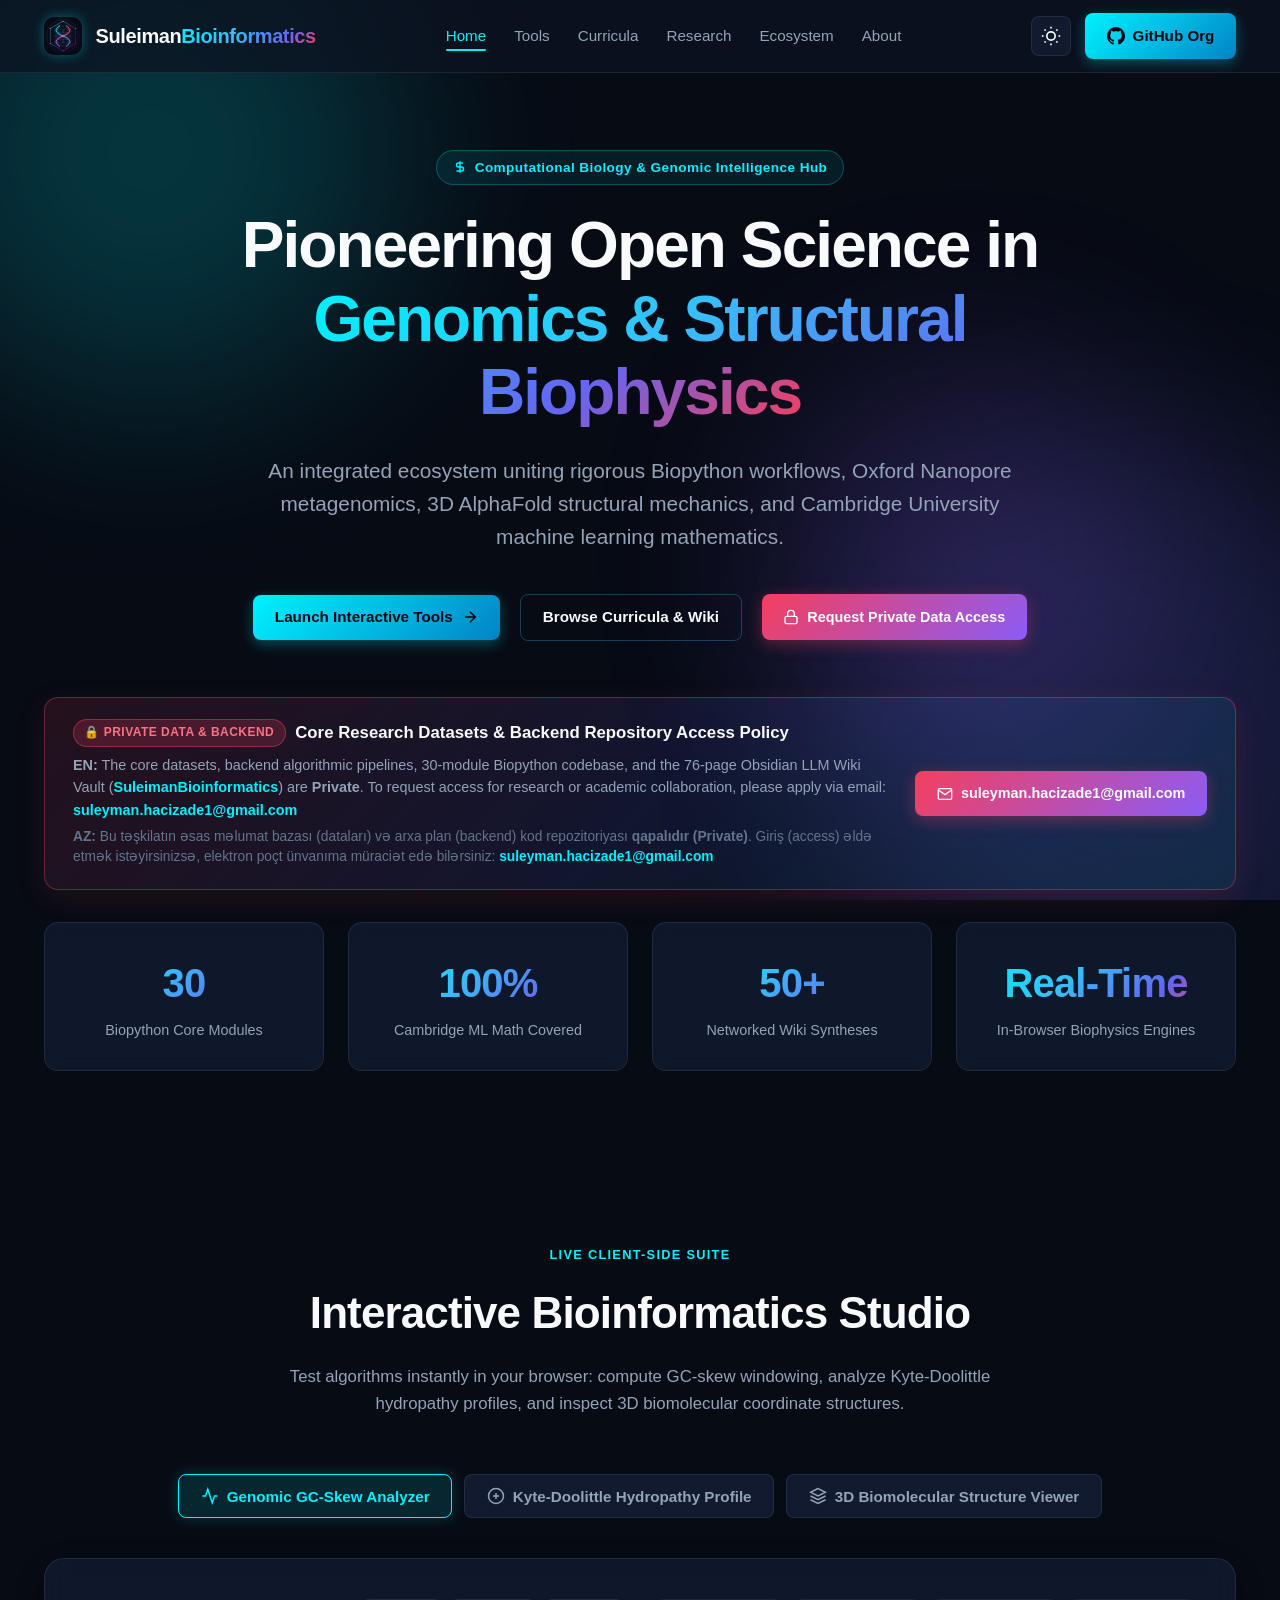
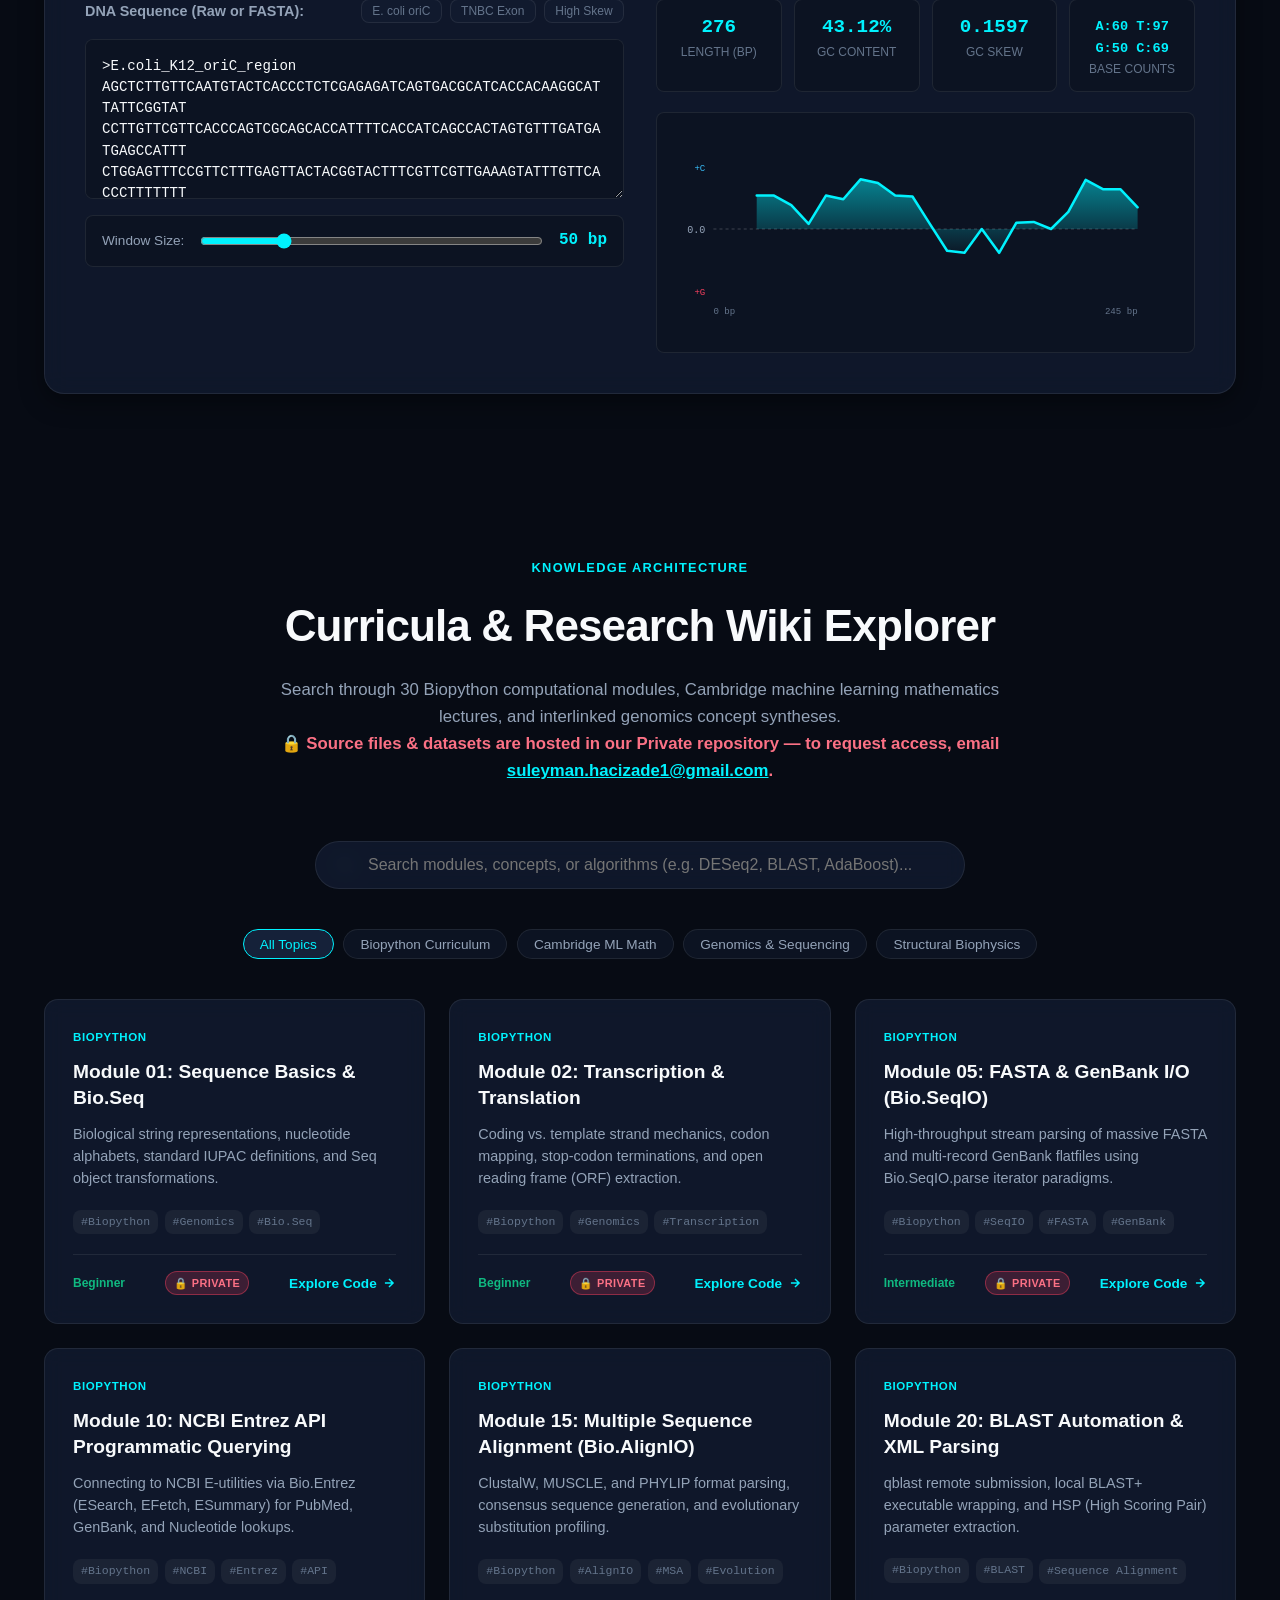
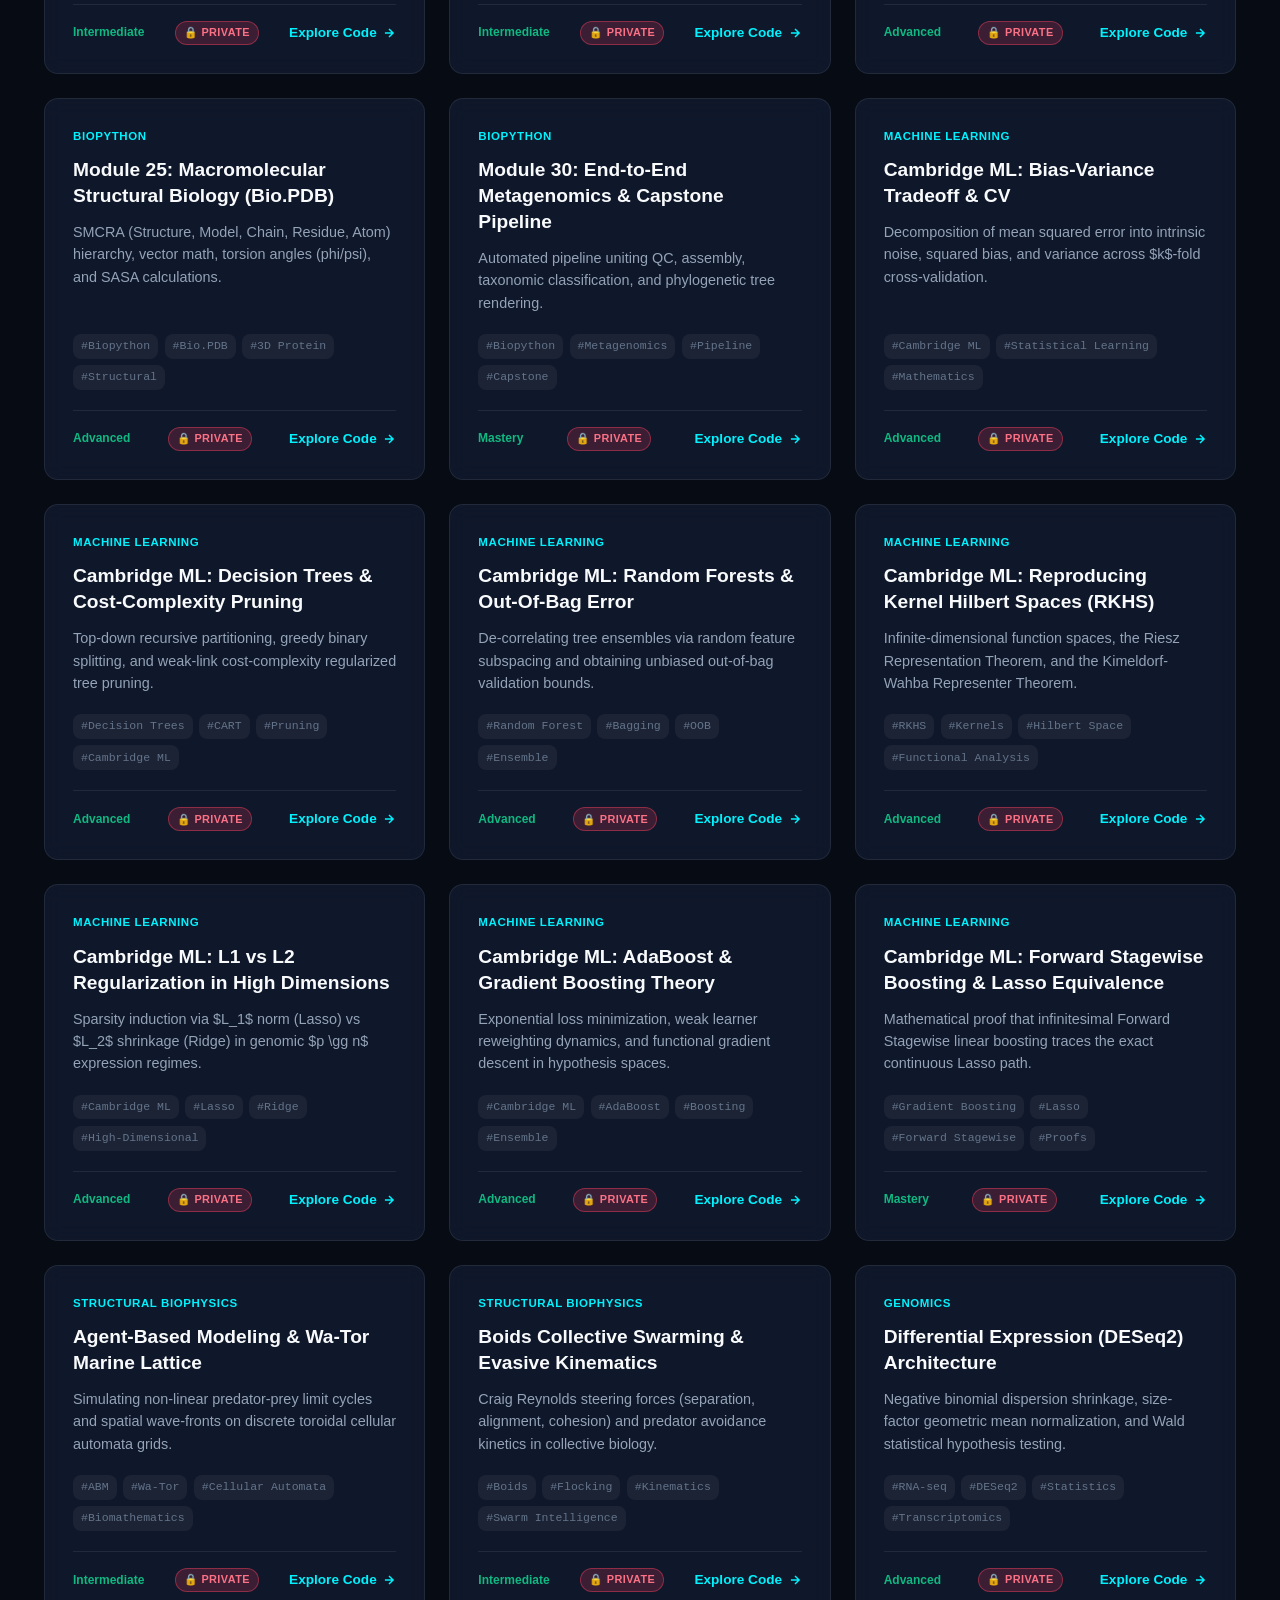
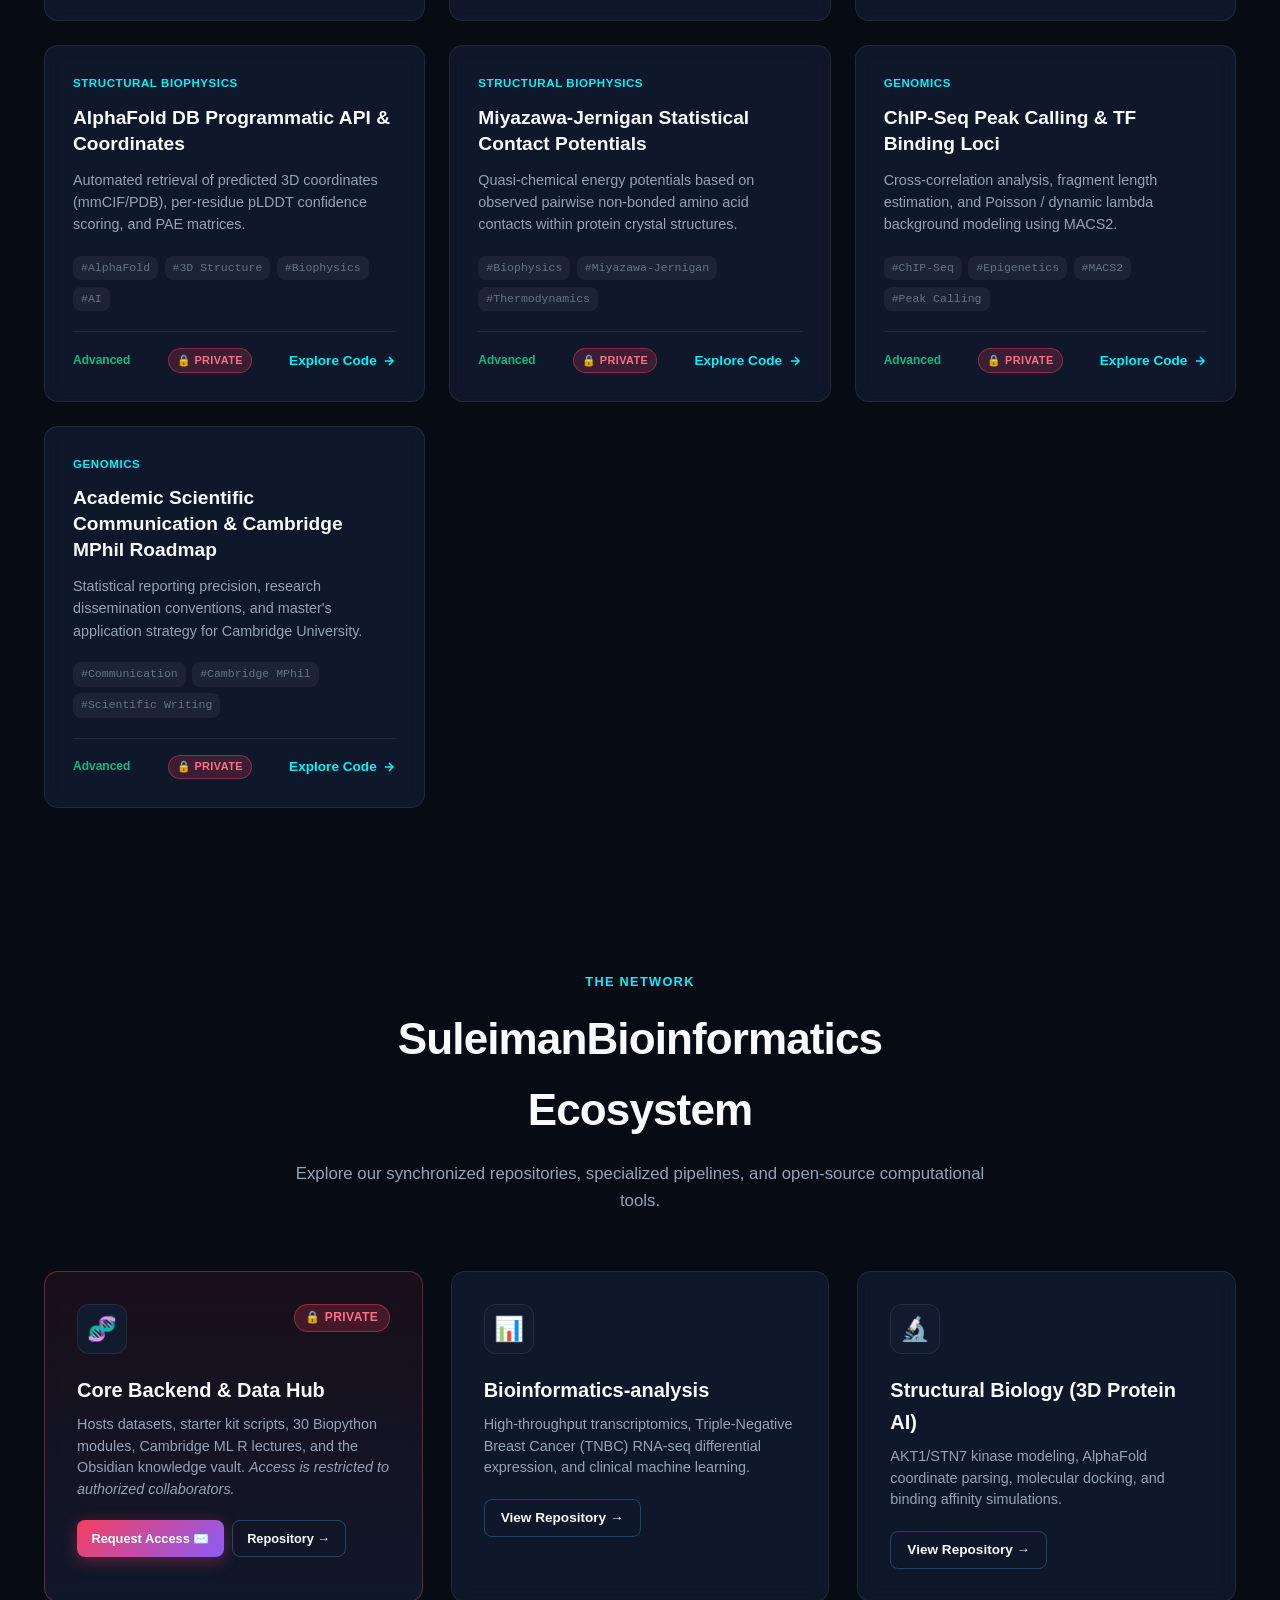
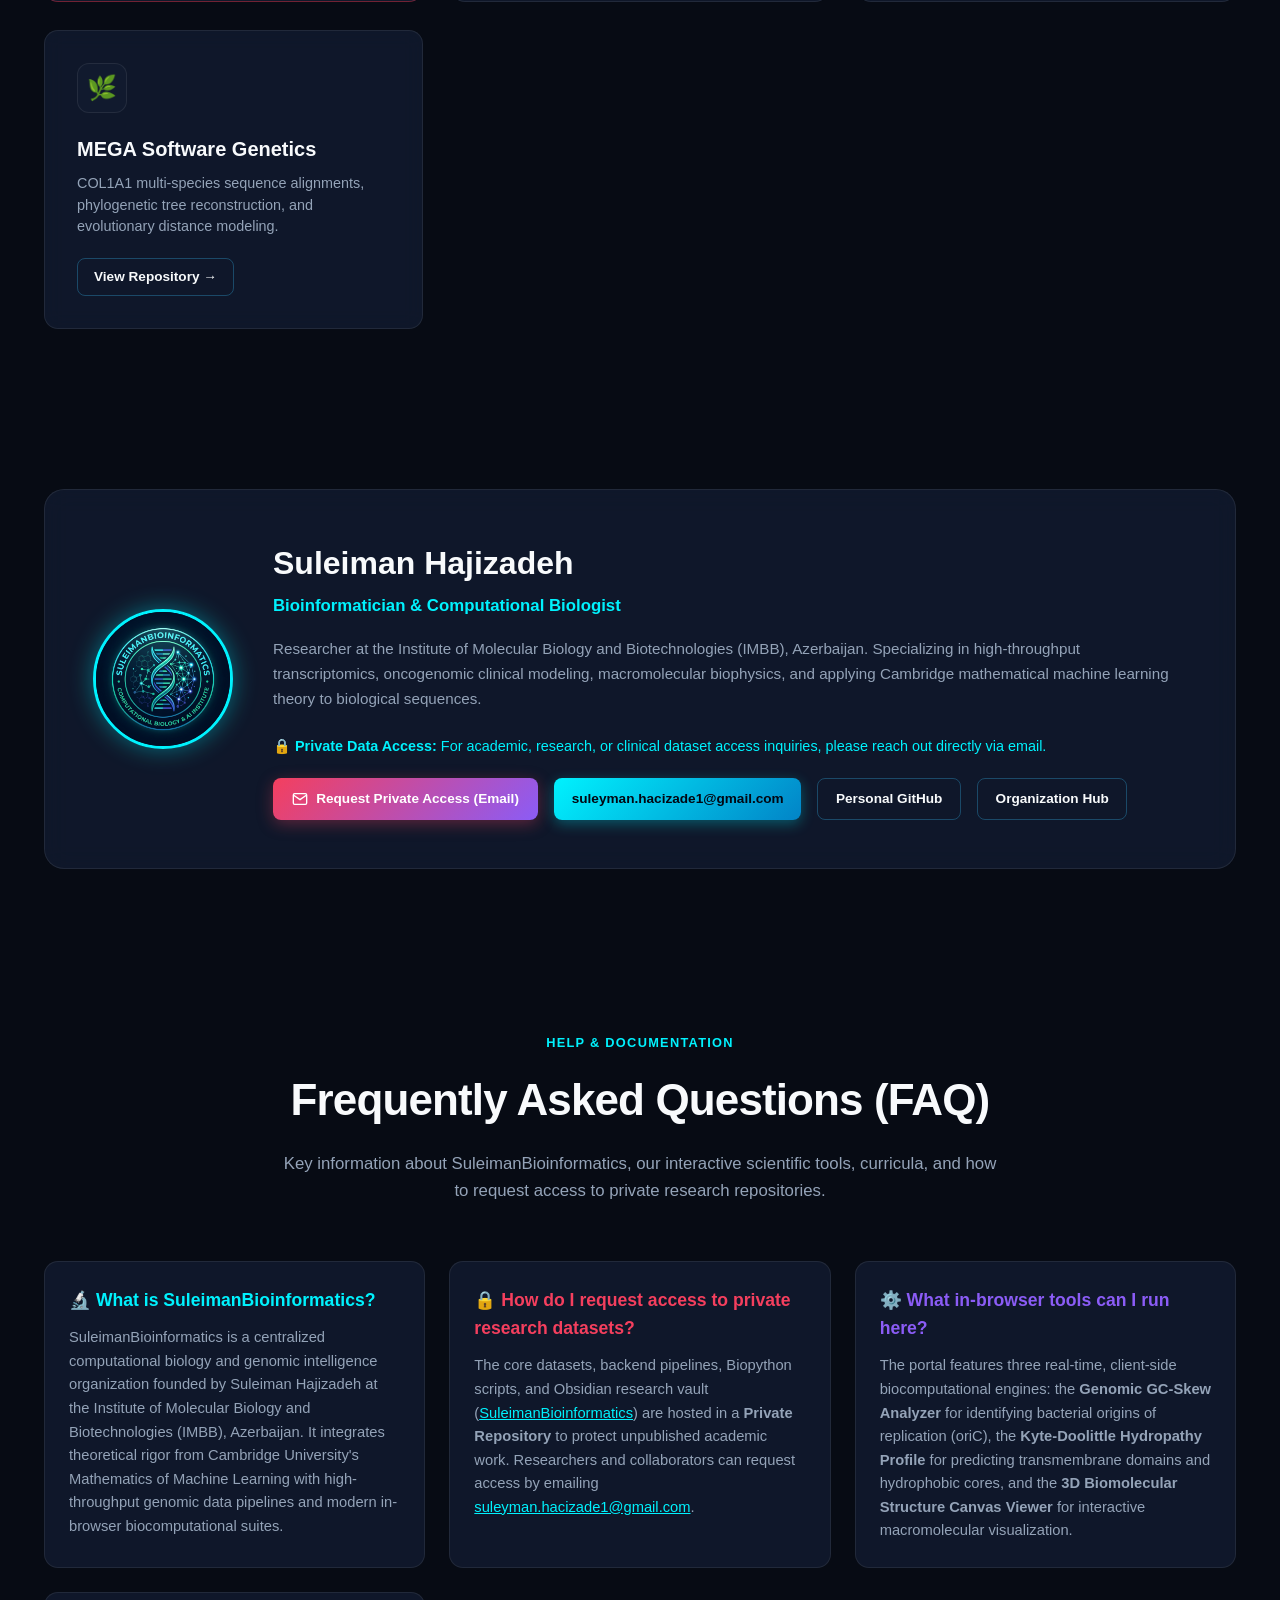
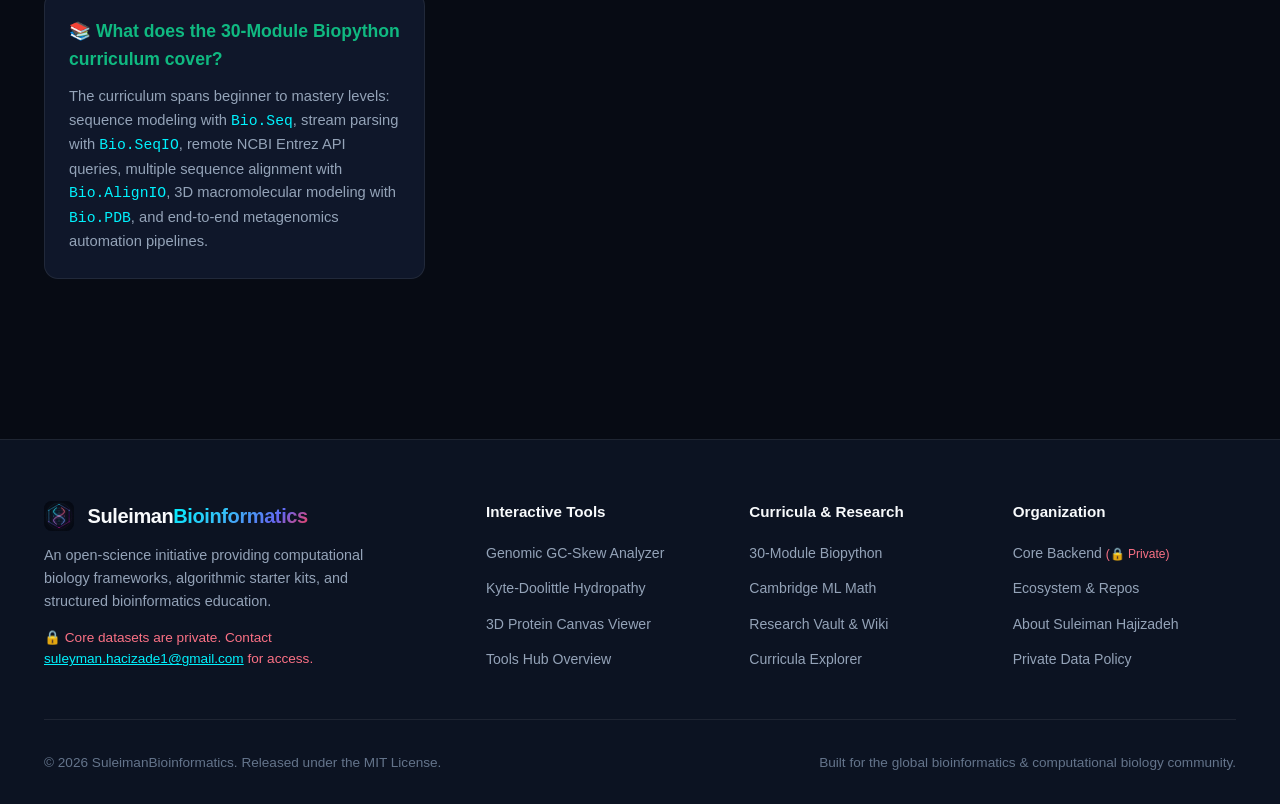
==== commit 8cc6b1d1: "feat(seo): architect enterprise-level multi-page SEO architecture, sitemap, robots, schema.org graph" ====
--- a/index.html
+++ b/index.html
@@ -1,26 +1,231 @@
 <!DOCTYPE html>
-<html lang="en" data-theme="dark">
+<html lang="en" data-theme="dark" prefix="og: http://ogp.me/ns#">
 <head>
   <meta charset="UTF-8" />
   <meta name="viewport" content="width=device-width, initial-scale=1.0" />
-  <title>SuleimanBioinformatics | Computational Biology & Genomic Intelligence Hub</title>
   
-  <meta name="description" content="Centralized hub for computational biology, biophysics, genomics pipelines, Biopython training curricula, and Cambridge University machine learning mathematics." />
-  <meta name="keywords" content="Bioinformatics, Computational Biology, Genomics, Biopython, AlphaFold, Machine Learning, Kyte-Doolittle, GC Skew, Cambridge ML, Suleiman Hajizadeh" />
+  <!-- Primary SEO Meta Tags -->
+  <title>SuleimanBioinformatics | Computational Biology, Genomic Intelligence & Biophysics Hub</title>
+  <meta name="title" content="SuleimanBioinformatics | Computational Biology, Genomic Intelligence & Biophysics Hub" />
+  <meta name="description" content="Centralized open-science hub for computational genomics, Kyte-Doolittle hydropathy, GC-skew replication origin analysis, 3D molecular structures, 30-module Biopython curriculum, and Cambridge University machine learning mathematics." />
+  <meta name="keywords" content="SuleimanBioinformatics, Suleiman Hajizadeh, Süleyman Hacızadə, Bioinformatics, Computational Biology, Genomic Intelligence, Biopython, AlphaFold, Machine Learning, Kyte-Doolittle, GC Skew, Cambridge ML Mathematics, DESeq2, ChIP-Seq, IMBB Azerbaijan, Structural Biology, Cancer Genomics, TNBC" />
   <meta name="author" content="Suleiman Hajizadeh" />
-
-  <!-- Open Graph / Meta -->
+  <link rel="canonical" href="https://suleimanbioinformatics.github.io/" />
+
+  <!-- Crawling & Search Engine Directives -->
+  <meta name="robots" content="index, follow, max-snippet:-1, max-image-preview:large, max-video-preview:-1" />
+  <meta name="googlebot" content="index, follow, max-snippet:-1, max-image-preview:large, max-video-preview:-1" />
+  <meta name="bingbot" content="index, follow, max-snippet:-1, max-image-preview:large, max-video-preview:-1" />
+
+  <!-- Geographic & Language Meta -->
+  <meta name="geo.region" content="AZ" />
+  <meta name="geo.placename" content="Baku" />
+  <meta name="geo.position" content="40.4093;49.8671" />
+  <meta name="ICBM" content="40.4093, 49.8671" />
+  <meta name="language" content="English, Azerbaijani" />
+
+  <!-- Open Graph / Facebook -->
   <meta property="og:type" content="website" />
-  <meta property="og:title" content="SuleimanBioinformatics | Computational Biology & Genomic Intelligence" />
-  <meta property="og:description" content="The centralized research and educational engine for genomics, biophysics, and machine learning." />
+  <meta property="og:site_name" content="SuleimanBioinformatics" />
+  <meta property="og:title" content="SuleimanBioinformatics | Computational Biology & Genomic Intelligence Hub" />
+  <meta property="og:description" content="Pioneering open science in computational biology, interactive in-browser biophysics engines, Biopython curricula, and Cambridge ML mathematics." />
   <meta property="og:url" content="https://suleimanbioinformatics.github.io/" />
-  <meta property="og:image" content="assets/logo-emblem.png" />
-
-  <!-- Icons -->
+  <meta property="og:image" content="https://suleimanbioinformatics.github.io/assets/logo-emblem.png" />
+  <meta property="og:image:secure_url" content="https://suleimanbioinformatics.github.io/assets/logo-emblem.png" />
+  <meta property="og:image:width" content="512" />
+  <meta property="og:image:height" content="512" />
+  <meta property="og:image:alt" content="SuleimanBioinformatics Emblem Logo" />
+  <meta property="og:locale" content="en_US" />
+  <meta property="og:locale:alternate" content="az_AZ" />
+
+  <!-- Twitter Card -->
+  <meta name="twitter:card" content="summary_large_image" />
+  <meta name="twitter:site" content="@SuleimanHajizadeh" />
+  <meta name="twitter:creator" content="@SuleimanHajizadeh" />
+  <meta name="twitter:title" content="SuleimanBioinformatics | Computational Biology & Genomic Intelligence Hub" />
+  <meta name="twitter:description" content="In-browser GC-skew and Kyte-Doolittle calculators, 3D molecular canvas, 30 Biopython modules, and Cambridge ML mathematics proofs." />
+  <meta name="twitter:image" content="https://suleimanbioinformatics.github.io/assets/logo-emblem.png" />
+
+  <!-- Icons & Web App Manifest -->
   <link rel="icon" type="image/svg+xml" href="favicon.svg" />
   <link rel="icon" type="image/png" sizes="64x64" href="favicon.png" />
   <link rel="apple-touch-icon" sizes="180x180" href="apple-touch-icon.png" />
   <link rel="manifest" href="manifest.json" />
+  <meta name="theme-color" content="#00f2fe" />
+  <meta name="apple-mobile-web-app-title" content="SuleimanBio" />
+  <meta name="application-name" content="SuleimanBioinformatics" />
+
+  <!-- Structured Data (Schema.org JSON-LD Graph for Enterprise SEO) -->
+  <script type="application/ld+json">
+  {
+    "@context": "https://schema.org",
+    "@graph": [
+      {
+        "@type": "Organization",
+        "@id": "https://suleimanbioinformatics.github.io/#organization",
+        "name": "SuleimanBioinformatics",
+        "alternateName": [
+          "Suleiman Bioinformatics",
+          "Süleyman Bioinformatika",
+          "SuleimanBioinformatics Organization",
+          "SuleimanBio"
+        ],
+        "url": "https://suleimanbioinformatics.github.io/",
+        "logo": "https://suleimanbioinformatics.github.io/assets/logo-icon.svg",
+        "image": "https://suleimanbioinformatics.github.io/assets/logo-emblem.png",
+        "description": "Centralized open-science organization dedicated to advancing computational biology, genomic intelligence, macromolecular biophysics, and mathematical machine learning.",
+        "founder": {
+          "@type": "Person",
+          "@id": "https://suleimanbioinformatics.github.io/#founder",
+          "name": "Suleiman Hajizadeh",
+          "alternateName": ["Süleyman Hacızadə", "Suleiman Hacizade"],
+          "jobTitle": "Bioinformatician & Computational Biologist",
+          "worksFor": {
+            "@type": "Organization",
+            "name": "Institute of Molecular Biology and Biotechnologies (IMBB), Azerbaijan"
+          },
+          "email": "suleyman.hacizade1@gmail.com",
+          "url": "https://github.com/SuleimanHajizadeh",
+          "sameAs": [
+            "https://github.com/SuleimanHajizadeh",
+            "https://github.com/SuleimanBioinformatics"
+          ]
+        },
+        "sameAs": [
+          "https://github.com/SuleimanBioinformatics",
+          "https://github.com/SuleimanBioinformatics/SuleimanBioinformatics.github.io",
+          "https://github.com/SuleimanBioinformatics/SuleimanBioinformatics"
+        ],
+        "contactPoint": {
+          "@type": "ContactPoint",
+          "email": "suleyman.hacizade1@gmail.com",
+          "contactType": "research collaboration and private dataset access",
+          "availableLanguage": ["English", "Azerbaijani", "Russian"]
+        }
+      },
+      {
+        "@type": "WebSite",
+        "@id": "https://suleimanbioinformatics.github.io/#website",
+        "url": "https://suleimanbioinformatics.github.io/",
+        "name": "SuleimanBioinformatics",
+        "publisher": {
+          "@id": "https://suleimanbioinformatics.github.io/#organization"
+        },
+        "potentialAction": {
+          "@type": "SearchAction",
+          "target": "https://suleimanbioinformatics.github.io/?q={search_term_string}",
+          "query-input": "required name=search_term_string"
+        }
+      },
+      {
+        "@type": "WebApplication",
+        "@id": "https://suleimanbioinformatics.github.io/#gc-skew-tool",
+        "name": "Genomic GC-Skew Analyzer & Bacterial OriC Finder",
+        "applicationCategory": "ScientificApplication",
+        "operatingSystem": "All modern browsers",
+        "url": "https://suleimanbioinformatics.github.io/tools/gc-skew/",
+        "browserRequirements": "Requires JavaScript. Requires HTML5 Canvas & SVG.",
+        "description": "Calculates sliding-window GC-skew (C-G)/(C+G), nucleotide frequencies, and replication origin (oriC) minimum inflection coordinates for genomic sequences.",
+        "offers": {
+          "@type": "Offer",
+          "price": "0",
+          "priceCurrency": "USD"
+        }
+      },
+      {
+        "@type": "WebApplication",
+        "@id": "https://suleimanbioinformatics.github.io/#hydropathy-tool",
+        "name": "Kyte-Doolittle Hydropathy Profile & Transmembrane Domain Predictor",
+        "applicationCategory": "ScientificApplication",
+        "operatingSystem": "All modern browsers",
+        "url": "https://suleimanbioinformatics.github.io/tools/hydropathy/",
+        "browserRequirements": "Requires JavaScript. Requires HTML5 Canvas & SVG.",
+        "description": "Computes amino acid hydropathy scores with dynamic window radii (2w+1) and visualizes transmembrane helices surpassing the +1.6 Kyte-Doolittle threshold.",
+        "offers": {
+          "@type": "Offer",
+          "price": "0",
+          "priceCurrency": "USD"
+        }
+      },
+      {
+        "@type": "WebApplication",
+        "@id": "https://suleimanbioinformatics.github.io/#protein-3d-tool",
+        "name": "3D Biomolecular Structure Canvas Viewer",
+        "applicationCategory": "ScientificApplication",
+        "operatingSystem": "All modern browsers",
+        "url": "https://suleimanbioinformatics.github.io/tools/protein-3d/",
+        "browserRequirements": "Requires JavaScript. Requires HTML5 Canvas.",
+        "description": "Interactive client-side 3D renderer displaying macromolecular coordinates (Insulin 1COH, Alpha-helix, DNA double helix) with real-time orbit rotation and zoom.",
+        "offers": {
+          "@type": "Offer",
+          "price": "0",
+          "priceCurrency": "USD"
+        }
+      },
+      {
+        "@type": "Course",
+        "@id": "https://suleimanbioinformatics.github.io/#biopython-curriculum",
+        "name": "30-Module Comprehensive Biopython Curriculum",
+        "description": "Systematic computational genomics and structural biology curriculum from Bio.Seq, NCBI Entrez, AlignIO MSA to Bio.PDB structural mechanics and metagenomic pipelines.",
+        "provider": {
+          "@id": "https://suleimanbioinformatics.github.io/#organization"
+        },
+        "hasCourseInstance": {
+          "@type": "CourseInstance",
+          "courseMode": "online",
+          "courseWorkload": "PT60H"
+        }
+      },
+      {
+        "@type": "Course",
+        "@id": "https://suleimanbioinformatics.github.io/#cambridge-ml-curriculum",
+        "name": "Cambridge University Mathematics of Machine Learning Series",
+        "description": "Rigorous theoretical lecture notes, mathematical proofs, and R implementations covering regularized estimation (L1 vs L2), bias-variance tradeoff, AdaBoost, and gradient boosting trees.",
+        "provider": {
+          "@id": "https://suleimanbioinformatics.github.io/#organization"
+        }
+      },
+      {
+        "@type": "FAQPage",
+        "@id": "https://suleimanbioinformatics.github.io/#faq",
+        "mainEntity": [
+          {
+            "@type": "Question",
+            "name": "What is SuleimanBioinformatics?",
+            "acceptedAnswer": {
+              "@type": "Answer",
+              "text": "SuleimanBioinformatics is a centralized computational biology and genomic intelligence organization founded by Suleiman Hajizadeh at the Institute of Molecular Biology and Biotechnologies (IMBB), Azerbaijan. It bridges high-throughput bioinformatics workflows with rigorous Cambridge University machine learning mathematics."
+            }
+          },
+          {
+            "@type": "Question",
+            "name": "How can I request access to the private research datasets and backend code?",
+            "acceptedAnswer": {
+              "@type": "Answer",
+              "text": "The core datasets, algorithmic starter kits, Biopython curriculum scripts, and Obsidian research vault are hosted in the Private repository 'SuleimanBioinformatics/SuleimanBioinformatics'. To request access for academic or research collaboration, email suleyman.hacizade1@gmail.com."
+            }
+          },
+          {
+            "@type": "Question",
+            "name": "What interactive tools are available on SuleimanBioinformatics?",
+            "acceptedAnswer": {
+              "@type": "Answer",
+              "text": "SuleimanBioinformatics features three real-time in-browser scientific tools: the Genomic GC-Skew Analyzer for detecting bacterial replication origins (oriC), the Kyte-Doolittle Hydropathy Profile Calculator for transmembrane helix identification, and an interactive 3D Biomolecular Structure Canvas Viewer."
+            }
+          },
+          {
+            "@type": "Question",
+            "name": "What topics are covered in the 30-Module Biopython curriculum?",
+            "acceptedAnswer": {
+              "@type": "Answer",
+              "text": "The curriculum covers sequence modeling with Bio.Seq, stream parsing with Bio.SeqIO, remote NCBI Entrez API queries, multiple sequence alignment with Bio.AlignIO, macromolecular structural biology with Bio.PDB (SMCRA hierarchy and torsion angles), and automated metagenomic pipelines."
+            }
+          }
+        ]
+      }
+    ]
+  }
+  </script>
 
   <!-- Stylesheet -->
   <link rel="stylesheet" href="css/style.css" />
@@ -43,11 +248,12 @@
 
       <nav aria-label="Main Navigation">
         <ul class="nav-links">
-          <li><a href="#overview" class="nav-link">Overview</a></li>
-          <li><a href="#interactive-studio" class="nav-link">Live Studio</a></li>
-          <li><a href="#curricula" class="nav-link">Curricula</a></li>
-          <li><a href="#ecosystem" class="nav-link">Ecosystem</a></li>
-          <li><a href="#leadership" class="nav-link">Leadership</a></li>
+          <li><a href="#hero" class="nav-link active">Home</a></li>
+          <li><a href="tools/" class="nav-link">Tools</a></li>
+          <li><a href="curricula/" class="nav-link">Curricula</a></li>
+          <li><a href="research/" class="nav-link">Research</a></li>
+          <li><a href="ecosystem/" class="nav-link">Ecosystem</a></li>
+          <li><a href="about/" class="nav-link">About</a></li>
         </ul>
       </nav>
 
@@ -408,6 +614,47 @@
         </div>
       </div>
     </section>
+
+    <!-- Frequently Asked Questions (FAQ) Section for SEO Rich Snippets -->
+    <section id="faq" class="section">
+      <div class="container">
+        <div class="section-header">
+          <span class="section-badge">Help &amp; Documentation</span>
+          <h2 class="section-title">Frequently Asked Questions (FAQ)</h2>
+          <p class="section-desc">Key information about SuleimanBioinformatics, our interactive scientific tools, curricula, and how to request access to private research repositories.</p>
+        </div>
+
+        <div class="faq-grid" style="display:grid;grid-template-columns:repeat(auto-fit, minmax(320px, 1fr));gap:1.5rem;margin-top:2rem;">
+          <div class="faq-card" style="background:var(--bg-card);border:1px solid var(--border-subtle);border-radius:var(--radius-md);padding:1.5rem;">
+            <h3 style="font-size:1.1rem;color:var(--accent-cyan);margin-bottom:0.75rem;">🔬 What is SuleimanBioinformatics?</h3>
+            <p style="color:var(--text-secondary);font-size:0.92rem;line-height:1.6;">
+              SuleimanBioinformatics is a centralized computational biology and genomic intelligence organization founded by Suleiman Hajizadeh at the Institute of Molecular Biology and Biotechnologies (IMBB), Azerbaijan. It integrates theoretical rigor from Cambridge University's Mathematics of Machine Learning with high-throughput genomic data pipelines and modern in-browser biocomputational suites.
+            </p>
+          </div>
+
+          <div class="faq-card" style="background:var(--bg-card);border:1px solid var(--border-subtle);border-radius:var(--radius-md);padding:1.5rem;">
+            <h3 style="font-size:1.1rem;color:var(--accent-pink);margin-bottom:0.75rem;">🔒 How do I request access to private research datasets?</h3>
+            <p style="color:var(--text-secondary);font-size:0.92rem;line-height:1.6;">
+              The core datasets, backend pipelines, Biopython scripts, and Obsidian research vault (<a href="https://github.com/SuleimanBioinformatics/SuleimanBioinformatics" target="_blank" rel="noopener noreferrer" style="color:var(--accent-cyan);">SuleimanBioinformatics</a>) are hosted in a <strong>Private Repository</strong> to protect unpublished academic work. Researchers and collaborators can request access by emailing <a href="mailto:suleyman.hacizade1@gmail.com?subject=Access%20Request%20-%20SuleimanBioinformatics" style="color:var(--accent-cyan);text-decoration:underline;">suleyman.hacizade1@gmail.com</a>.
+            </p>
+          </div>
+
+          <div class="faq-card" style="background:var(--bg-card);border:1px solid var(--border-subtle);border-radius:var(--radius-md);padding:1.5rem;">
+            <h3 style="font-size:1.1rem;color:var(--accent-purple);margin-bottom:0.75rem;">⚙️ What in-browser tools can I run here?</h3>
+            <p style="color:var(--text-secondary);font-size:0.92rem;line-height:1.6;">
+              The portal features three real-time, client-side biocomputational engines: the <strong>Genomic GC-Skew Analyzer</strong> for identifying bacterial origins of replication (oriC), the <strong>Kyte-Doolittle Hydropathy Profile</strong> for predicting transmembrane domains and hydrophobic cores, and the <strong>3D Biomolecular Structure Canvas Viewer</strong> for interactive macromolecular visualization.
+            </p>
+          </div>
+
+          <div class="faq-card" style="background:var(--bg-card);border:1px solid var(--border-subtle);border-radius:var(--radius-md);padding:1.5rem;">
+            <h3 style="font-size:1.1rem;color:var(--accent-emerald);margin-bottom:0.75rem;">📚 What does the 30-Module Biopython curriculum cover?</h3>
+            <p style="color:var(--text-secondary);font-size:0.92rem;line-height:1.6;">
+              The curriculum spans beginner to mastery levels: sequence modeling with <code style="color:var(--accent-cyan);">Bio.Seq</code>, stream parsing with <code style="color:var(--accent-cyan);">Bio.SeqIO</code>, remote NCBI Entrez API queries, multiple sequence alignment with <code style="color:var(--accent-cyan);">Bio.AlignIO</code>, 3D macromolecular modeling with <code style="color:var(--accent-cyan);">Bio.PDB</code>, and end-to-end metagenomics automation pipelines.
+            </p>
+          </div>
+        </div>
+      </div>
+    </section>
   </main>
 
   <!-- Footer -->
@@ -428,22 +675,32 @@
         </div>
 
         <div class="footer-col">
-          <h4>Repositories</h4>
+          <h4>Interactive Tools</h4>
           <ul class="footer-links">
-            <li><a href="mailto:suleyman.hacizade1@gmail.com?subject=Access%20Request%20-%20SuleimanBioinformatics%20Private%20Repository">Core Data &amp; Pipelines <span style="font-size:0.75rem;color:#fb7185;">(🔒 Private)</span></a></li>
-            <li><a href="https://github.com/SuleimanBioinformatics/SuleimanBioinformatics.github.io" target="_blank" rel="noopener noreferrer">Frontend Web Portal</a></li>
-            <li><a href="https://github.com/SuleimanHajizadeh/Bioinformatics-analysis" target="_blank" rel="noopener noreferrer">Transcriptomic Analysis</a></li>
-            <li><a href="https://github.com/SuleimanHajizadeh/computational-structural-biology" target="_blank" rel="noopener noreferrer">3D Structural Biology</a></li>
+            <li><a href="tools/gc-skew/">Genomic GC-Skew Analyzer</a></li>
+            <li><a href="tools/hydropathy/">Kyte-Doolittle Hydropathy</a></li>
+            <li><a href="tools/protein-3d/">3D Protein Canvas Viewer</a></li>
+            <li><a href="tools/">Tools Hub Overview</a></li>
           </ul>
         </div>
 
         <div class="footer-col">
-          <h4>Curricula</h4>
+          <h4>Curricula &amp; Research</h4>
           <ul class="footer-links">
-            <li><a href="#curricula">30-Module Biopython</a></li>
-            <li><a href="#curricula">Cambridge ML Math</a></li>
-            <li><a href="#curricula">Oxford Nanopore Protocols</a></li>
-            <li><a href="#curricula">Obsidian Knowledge Vault</a></li>
+            <li><a href="curricula/biopython/">30-Module Biopython</a></li>
+            <li><a href="curricula/cambridge-ml/">Cambridge ML Math</a></li>
+            <li><a href="research/">Research Vault &amp; Wiki</a></li>
+            <li><a href="curricula/">Curricula Explorer</a></li>
+          </ul>
+        </div>
+
+        <div class="footer-col">
+          <h4>Organization</h4>
+          <ul class="footer-links">
+            <li><a href="mailto:suleyman.hacizade1@gmail.com?subject=Access%20Request%20-%20SuleimanBioinformatics%20Private%20Repository">Core Backend <span style="font-size:0.75rem;color:#fb7185;">(🔒 Private)</span></a></li>
+            <li><a href="ecosystem/">Ecosystem &amp; Repos</a></li>
+            <li><a href="about/">About Suleiman Hajizadeh</a></li>
+            <li><a href="about/#privacy">Private Data Policy</a></li>
           </ul>
         </div>
       </div>
--- a/css/style.css
+++ b/css/style.css
@@ -1017,12 +1017,18 @@
 
 .footer-top {
   display: grid;
-  grid-template-columns: 2fr 1fr 1fr;
-  gap: 3rem;
+  grid-template-columns: 1.8fr 1fr 1fr 1fr;
+  gap: 2.5rem;
   margin-bottom: 3rem;
 }
 
-@media (max-width: 768px) {
+@media (max-width: 900px) {
+  .footer-top {
+    grid-template-columns: 1fr 1fr;
+  }
+}
+
+@media (max-width: 600px) {
   .footer-top {
     grid-template-columns: 1fr;
   }
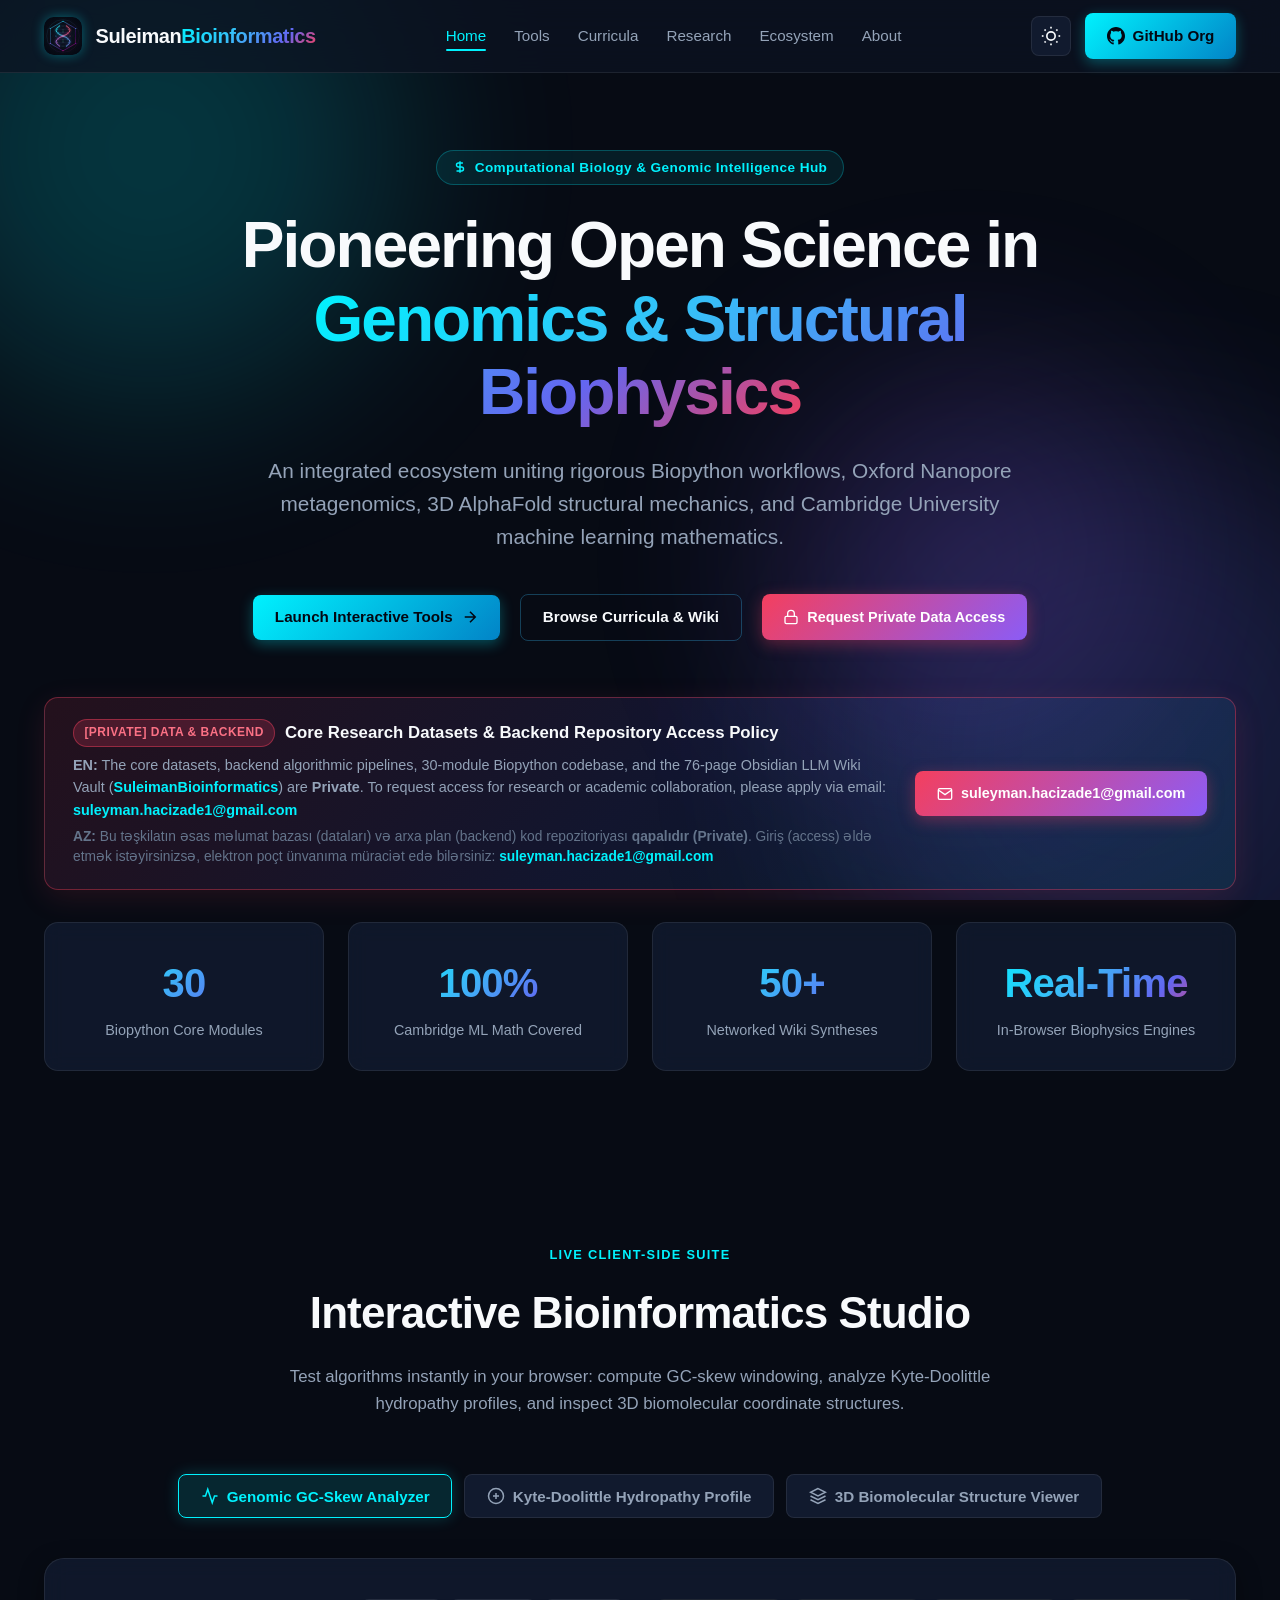
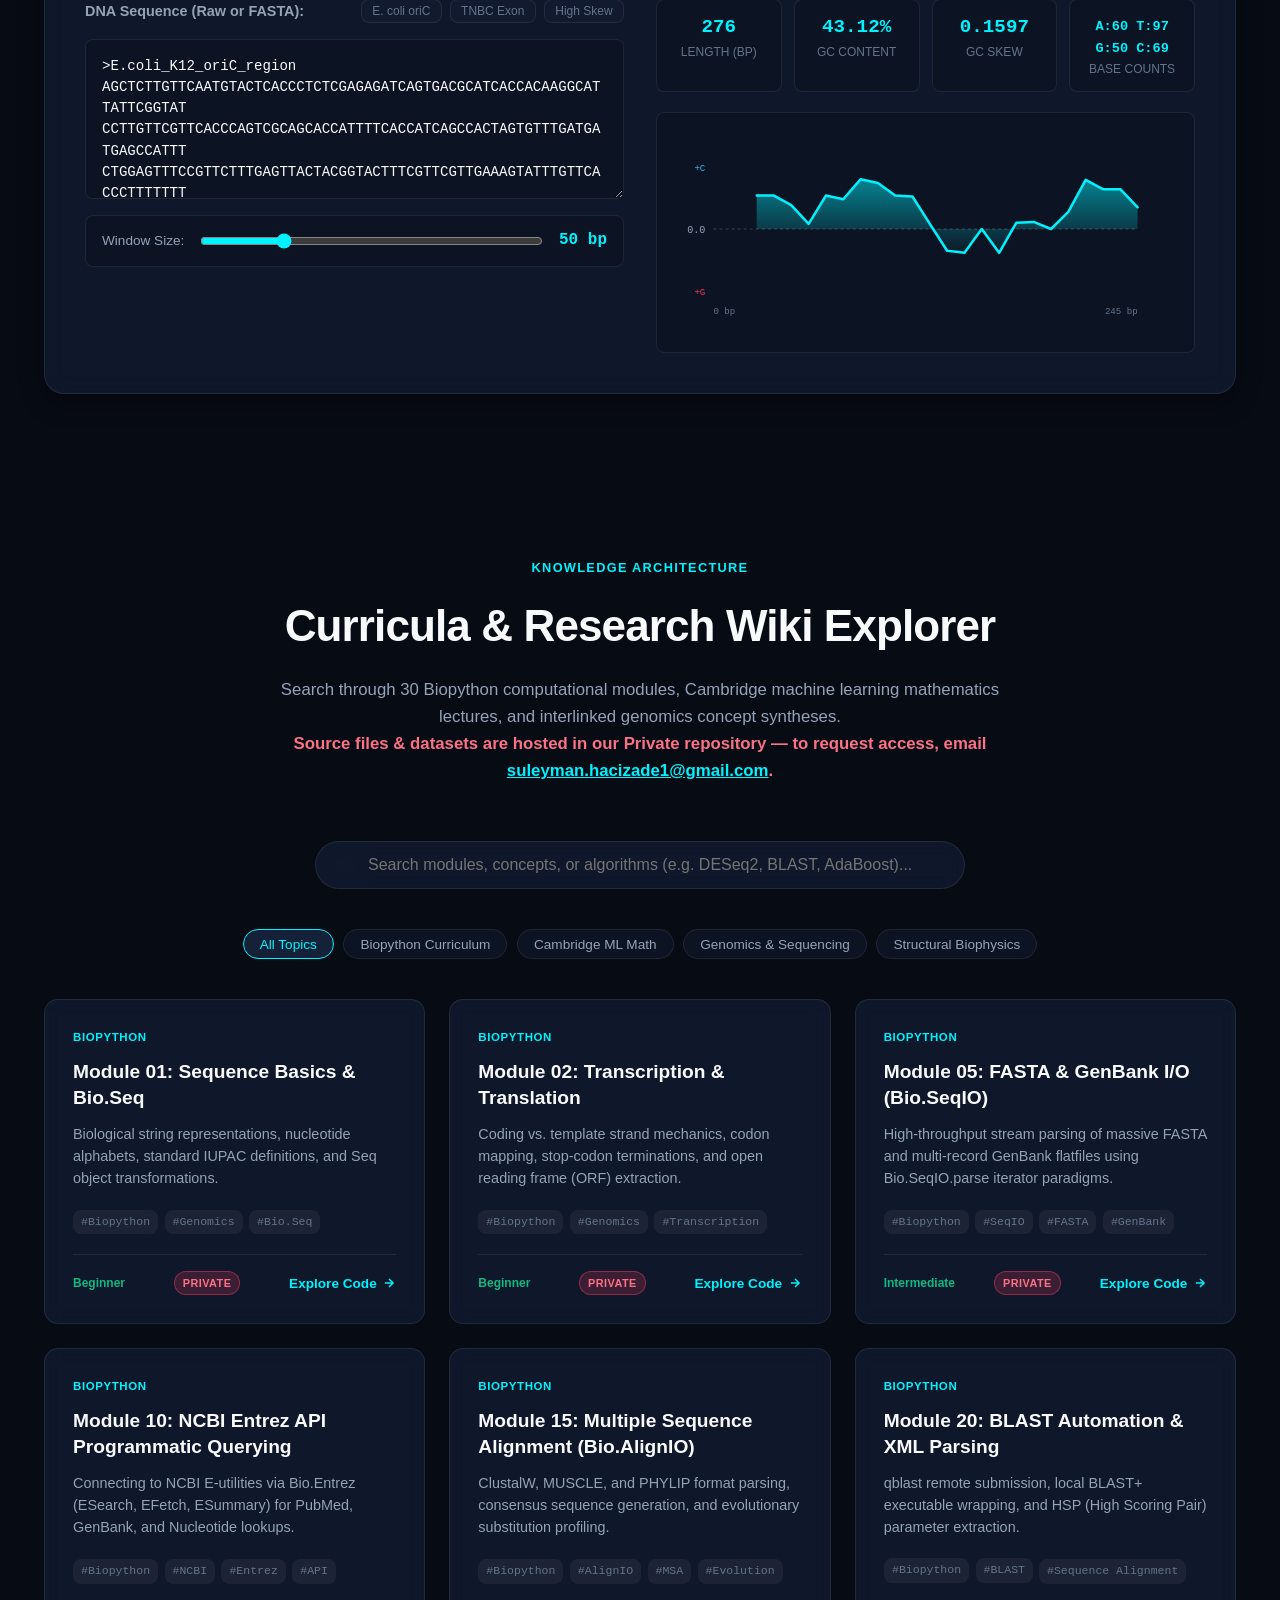
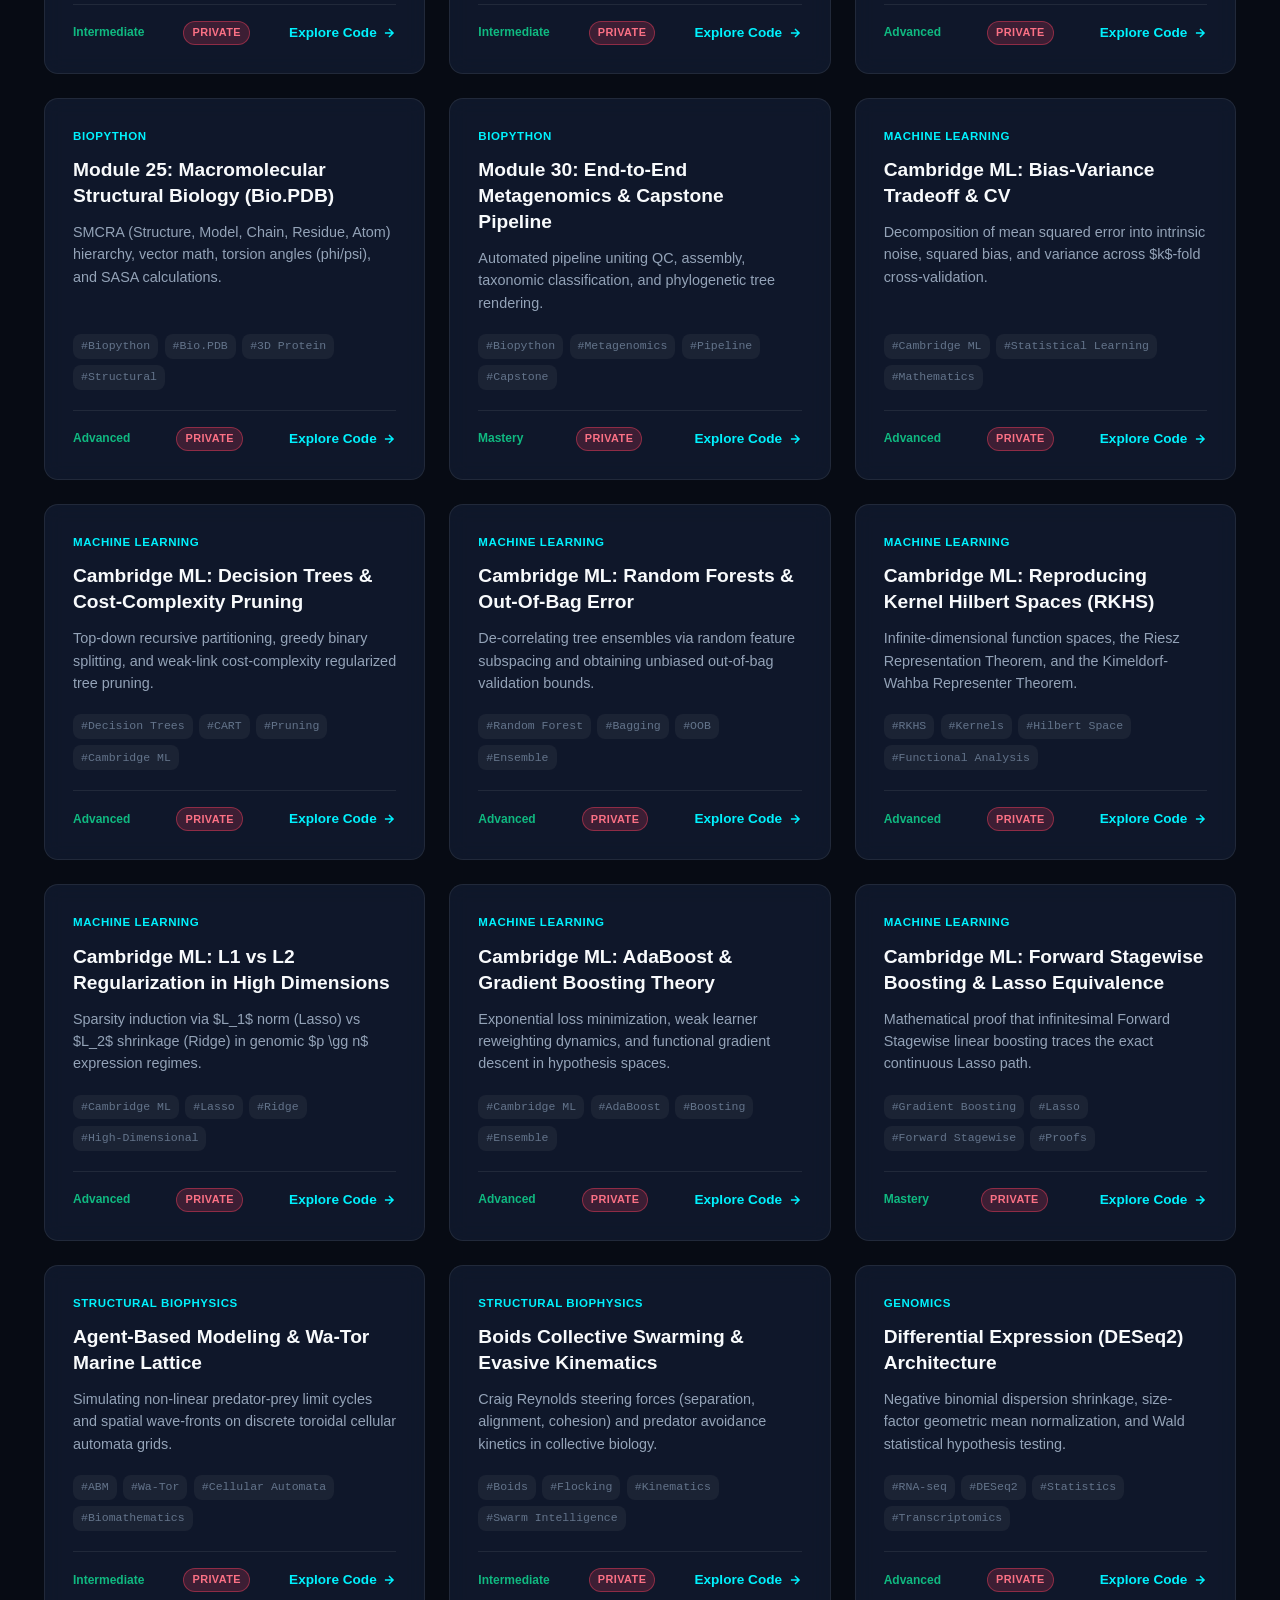
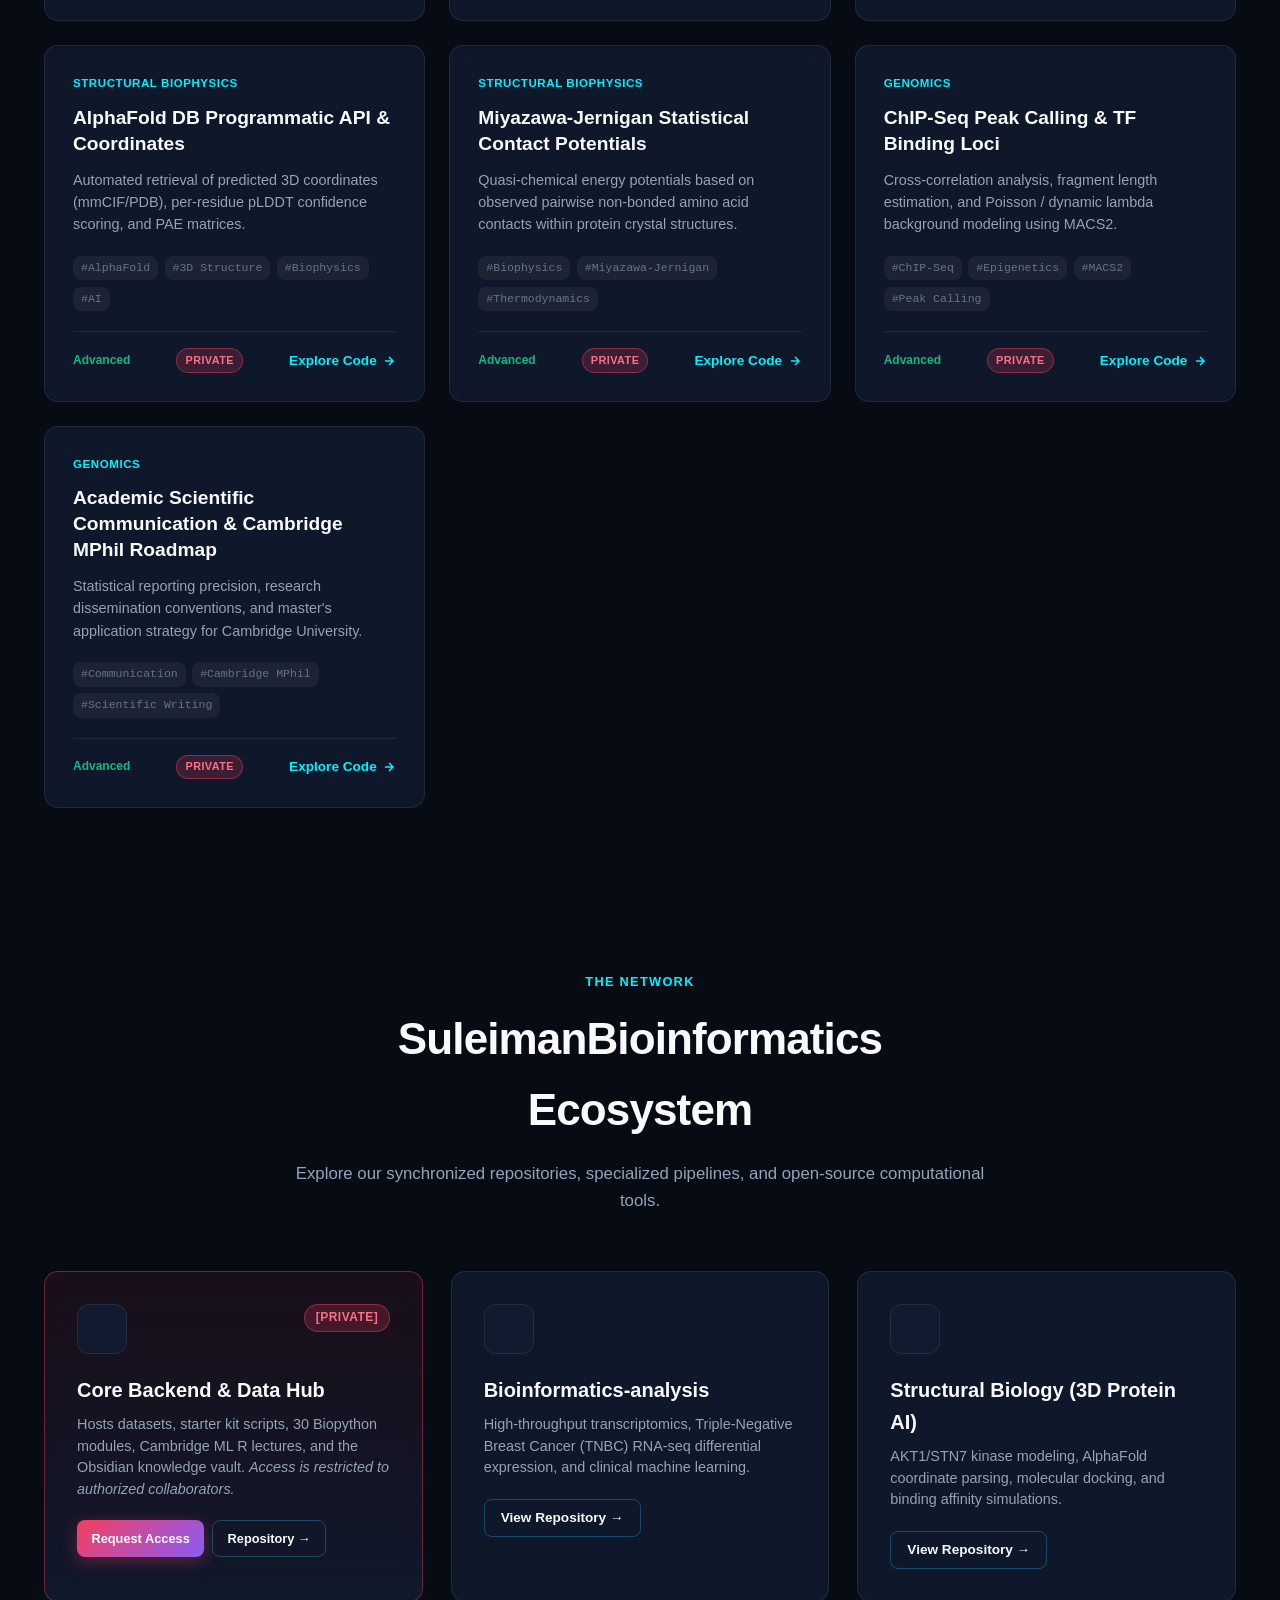
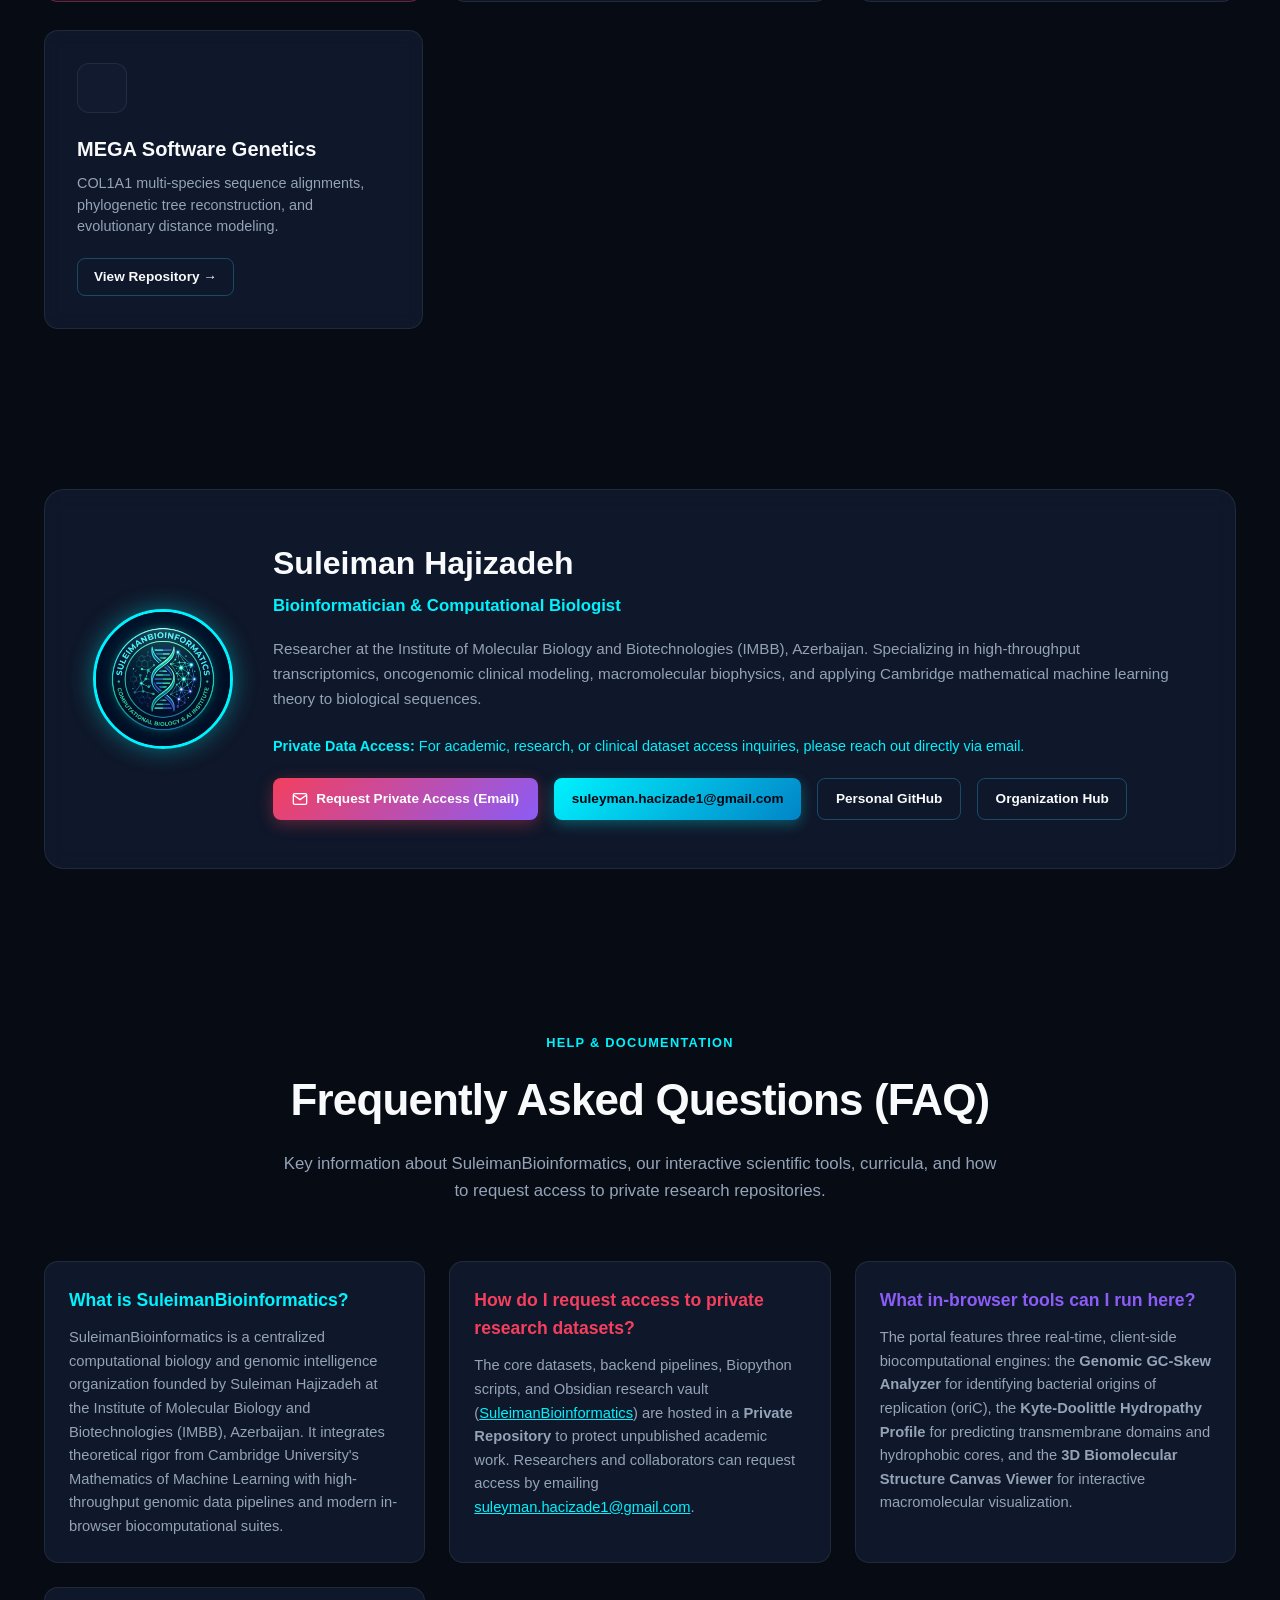
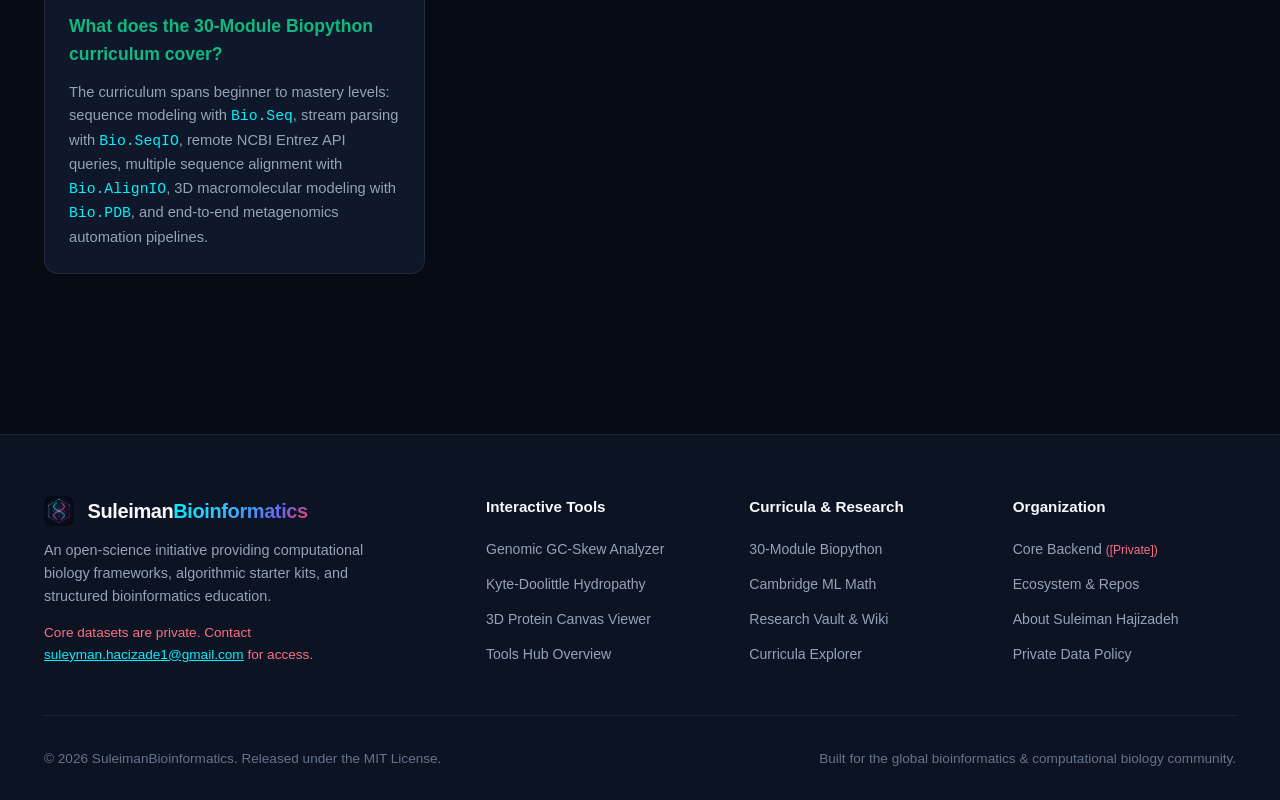
==== commit 07c2d942: "docs: remove emojis and ai phrasing across readme and html pages" ====
--- a/index.html
+++ b/index.html
@@ -310,7 +310,7 @@
         <div class="private-access-banner">
           <div class="private-access-content">
             <div class="private-access-title">
-              <span class="private-badge-pill">🔒 Private Data &amp; Backend</span>
+              <span class="private-badge-pill">[Private] Data &amp; Backend</span>
               <span>Core Research Datasets &amp; Backend Repository Access Policy</span>
             </div>
             <p class="private-access-desc">
@@ -483,7 +483,7 @@
               <button class="viewer-btn active" data-struct-preset="insulin">Insulin (1COH)</button>
               <button class="viewer-btn" data-struct-preset="helix">Alpha Helix</button>
               <button class="viewer-btn" data-struct-preset="dna">DNA Double Helix</button>
-              <button id="resetViewBtn" class="viewer-btn" title="Reset View">↺ Reset</button>
+              <button id="resetViewBtn" class="viewer-btn" title="Reset View">Reset View</button>
             </div>
           </div>
         </div>
@@ -496,7 +496,7 @@
         <div class="section-header">
           <span class="section-badge">Knowledge Architecture</span>
           <h2 class="section-title">Curricula &amp; Research Wiki Explorer</h2>
-          <p class="section-desc">Search through 30 Biopython computational modules, Cambridge machine learning mathematics lectures, and interlinked genomics concept syntheses. <br /><span style="color:#fb7185;font-weight:600;">🔒 Source files &amp; datasets are hosted in our Private repository — to request access, email <a href="mailto:suleyman.hacizade1@gmail.com?subject=Access%20Request%20-%20SuleimanBioinformatics%20Private%20Repository" style="color:var(--accent-cyan);text-decoration:underline;">suleyman.hacizade1@gmail.com</a>.</span></p>
+          <p class="section-desc">Search through 30 Biopython computational modules, Cambridge machine learning mathematics lectures, and interlinked genomics concept syntheses. <br /><span style="color:#fb7185;font-weight:600;"> Source files &amp; datasets are hosted in our Private repository — to request access, email <a href="mailto:suleyman.hacizade1@gmail.com?subject=Access%20Request%20-%20SuleimanBioinformatics%20Private%20Repository" style="color:var(--accent-cyan);text-decoration:underline;">suleyman.hacizade1@gmail.com</a>.</span></p>
         </div>
 
         <!-- Search Bar -->
@@ -533,14 +533,14 @@
         <div class="ecosystem-grid">
           <div class="eco-card" style="border-color: rgba(244, 63, 94, 0.4); background: linear-gradient(180deg, rgba(244, 63, 94, 0.08) 0%, rgba(17, 26, 46, 0.9) 100%);">
             <div style="display:flex;justify-content:space-between;align-items:flex-start;">
-              <div class="eco-icon" style="color:var(--accent-cyan);">🧬</div>
-              <span class="private-badge-pill">🔒 Private</span>
+              <div class="eco-icon" style="color:var(--accent-cyan);"></div>
+              <span class="private-badge-pill">[Private]</span>
             </div>
             <h3 class="eco-title">Core Backend &amp; Data Hub</h3>
             <p class="eco-desc">Hosts datasets, starter kit scripts, 30 Biopython modules, Cambridge ML R lectures, and the Obsidian knowledge vault. <em>Access is restricted to authorized collaborators.</em></p>
             <div style="display:flex;gap:0.5rem;flex-wrap:wrap;">
               <a href="mailto:suleyman.hacizade1@gmail.com?subject=Access%20Request%20-%20SuleimanBioinformatics%20Private%20Repository" class="btn-request-access" style="font-size:0.8rem;padding:0.45rem 0.9rem;">
-                Request Access ✉️
+                Request Access 
               </a>
               <a href="https://github.com/SuleimanBioinformatics/SuleimanBioinformatics" target="_blank" rel="noopener noreferrer" class="btn-outline" style="font-size:0.8rem;padding:0.45rem 0.9rem;">
                 Repository →
@@ -549,7 +549,7 @@
           </div>
 
           <div class="eco-card">
-            <div class="eco-icon" style="color:var(--accent-purple);">📊</div>
+            <div class="eco-icon" style="color:var(--accent-purple);"></div>
             <h3 class="eco-title">Bioinformatics-analysis</h3>
             <p class="eco-desc">High-throughput transcriptomics, Triple-Negative Breast Cancer (TNBC) RNA-seq differential expression, and clinical machine learning.</p>
             <a href="https://github.com/SuleimanHajizadeh/Bioinformatics-analysis" target="_blank" rel="noopener noreferrer" class="btn-outline" style="font-size:0.85rem;padding:0.45rem 1rem;">
@@ -558,7 +558,7 @@
           </div>
 
           <div class="eco-card">
-            <div class="eco-icon" style="color:var(--accent-pink);">🔬</div>
+            <div class="eco-icon" style="color:var(--accent-pink);"></div>
             <h3 class="eco-title">Structural Biology (3D Protein AI)</h3>
             <p class="eco-desc">AKT1/STN7 kinase modeling, AlphaFold coordinate parsing, molecular docking, and binding affinity simulations.</p>
             <a href="https://github.com/SuleimanHajizadeh/computational-structural-biology" target="_blank" rel="noopener noreferrer" class="btn-outline" style="font-size:0.85rem;padding:0.45rem 1rem;">
@@ -567,7 +567,7 @@
           </div>
 
           <div class="eco-card">
-            <div class="eco-icon" style="color:var(--accent-emerald);">🌿</div>
+            <div class="eco-icon" style="color:var(--accent-emerald);"></div>
             <h3 class="eco-title">MEGA Software Genetics</h3>
             <p class="eco-desc">COL1A1 multi-species sequence alignments, phylogenetic tree reconstruction, and evolutionary distance modeling.</p>
             <a href="https://github.com/SuleimanHajizadeh/MEGA-Software-Molecular-Evolutionary-Genetics-Analysis" target="_blank" rel="noopener noreferrer" class="btn-outline" style="font-size:0.85rem;padding:0.45rem 1rem;">
@@ -593,7 +593,7 @@
               Researcher at the Institute of Molecular Biology and Biotechnologies (IMBB), Azerbaijan. Specializing in high-throughput transcriptomics, oncogenomic clinical modeling, macromolecular biophysics, and applying Cambridge mathematical machine learning theory to biological sequences.
             </p>
             <p style="font-size:0.9rem;color:var(--accent-cyan);margin-bottom:1.25rem;">
-              🔒 <strong>Private Data Access:</strong> For academic, research, or clinical dataset access inquiries, please reach out directly via email.
+               <strong>Private Data Access:</strong> For academic, research, or clinical dataset access inquiries, please reach out directly via email.
             </p>
             <div class="about-socials">
               <a href="mailto:suleyman.hacizade1@gmail.com?subject=Access%20Request%20-%20SuleimanBioinformatics%20Private%20Repository" class="btn-request-access" style="font-size:0.85rem;padding:0.55rem 1.2rem;">
@@ -626,28 +626,28 @@
 
         <div class="faq-grid" style="display:grid;grid-template-columns:repeat(auto-fit, minmax(320px, 1fr));gap:1.5rem;margin-top:2rem;">
           <div class="faq-card" style="background:var(--bg-card);border:1px solid var(--border-subtle);border-radius:var(--radius-md);padding:1.5rem;">
-            <h3 style="font-size:1.1rem;color:var(--accent-cyan);margin-bottom:0.75rem;">🔬 What is SuleimanBioinformatics?</h3>
+            <h3 style="font-size:1.1rem;color:var(--accent-cyan);margin-bottom:0.75rem;"> What is SuleimanBioinformatics?</h3>
             <p style="color:var(--text-secondary);font-size:0.92rem;line-height:1.6;">
               SuleimanBioinformatics is a centralized computational biology and genomic intelligence organization founded by Suleiman Hajizadeh at the Institute of Molecular Biology and Biotechnologies (IMBB), Azerbaijan. It integrates theoretical rigor from Cambridge University's Mathematics of Machine Learning with high-throughput genomic data pipelines and modern in-browser biocomputational suites.
             </p>
           </div>
 
           <div class="faq-card" style="background:var(--bg-card);border:1px solid var(--border-subtle);border-radius:var(--radius-md);padding:1.5rem;">
-            <h3 style="font-size:1.1rem;color:var(--accent-pink);margin-bottom:0.75rem;">🔒 How do I request access to private research datasets?</h3>
+            <h3 style="font-size:1.1rem;color:var(--accent-pink);margin-bottom:0.75rem;"> How do I request access to private research datasets?</h3>
             <p style="color:var(--text-secondary);font-size:0.92rem;line-height:1.6;">
               The core datasets, backend pipelines, Biopython scripts, and Obsidian research vault (<a href="https://github.com/SuleimanBioinformatics/SuleimanBioinformatics" target="_blank" rel="noopener noreferrer" style="color:var(--accent-cyan);">SuleimanBioinformatics</a>) are hosted in a <strong>Private Repository</strong> to protect unpublished academic work. Researchers and collaborators can request access by emailing <a href="mailto:suleyman.hacizade1@gmail.com?subject=Access%20Request%20-%20SuleimanBioinformatics" style="color:var(--accent-cyan);text-decoration:underline;">suleyman.hacizade1@gmail.com</a>.
             </p>
           </div>
 
           <div class="faq-card" style="background:var(--bg-card);border:1px solid var(--border-subtle);border-radius:var(--radius-md);padding:1.5rem;">
-            <h3 style="font-size:1.1rem;color:var(--accent-purple);margin-bottom:0.75rem;">⚙️ What in-browser tools can I run here?</h3>
+            <h3 style="font-size:1.1rem;color:var(--accent-purple);margin-bottom:0.75rem;"> What in-browser tools can I run here?</h3>
             <p style="color:var(--text-secondary);font-size:0.92rem;line-height:1.6;">
               The portal features three real-time, client-side biocomputational engines: the <strong>Genomic GC-Skew Analyzer</strong> for identifying bacterial origins of replication (oriC), the <strong>Kyte-Doolittle Hydropathy Profile</strong> for predicting transmembrane domains and hydrophobic cores, and the <strong>3D Biomolecular Structure Canvas Viewer</strong> for interactive macromolecular visualization.
             </p>
           </div>
 
           <div class="faq-card" style="background:var(--bg-card);border:1px solid var(--border-subtle);border-radius:var(--radius-md);padding:1.5rem;">
-            <h3 style="font-size:1.1rem;color:var(--accent-emerald);margin-bottom:0.75rem;">📚 What does the 30-Module Biopython curriculum cover?</h3>
+            <h3 style="font-size:1.1rem;color:var(--accent-emerald);margin-bottom:0.75rem;"> What does the 30-Module Biopython curriculum cover?</h3>
             <p style="color:var(--text-secondary);font-size:0.92rem;line-height:1.6;">
               The curriculum spans beginner to mastery levels: sequence modeling with <code style="color:var(--accent-cyan);">Bio.Seq</code>, stream parsing with <code style="color:var(--accent-cyan);">Bio.SeqIO</code>, remote NCBI Entrez API queries, multiple sequence alignment with <code style="color:var(--accent-cyan);">Bio.AlignIO</code>, 3D macromolecular modeling with <code style="color:var(--accent-cyan);">Bio.PDB</code>, and end-to-end metagenomics automation pipelines.
             </p>
@@ -670,7 +670,7 @@
             An open-science initiative providing computational biology frameworks, algorithmic starter kits, and structured bioinformatics education.
           </p>
           <div style="margin-top:0.85rem;font-size:0.85rem;color:#fb7185;">
-            🔒 Core datasets are private. Contact <a href="mailto:suleyman.hacizade1@gmail.com" style="color:var(--accent-cyan);text-decoration:underline;">suleyman.hacizade1@gmail.com</a> for access.
+             Core datasets are private. Contact <a href="mailto:suleyman.hacizade1@gmail.com" style="color:var(--accent-cyan);text-decoration:underline;">suleyman.hacizade1@gmail.com</a> for access.
           </div>
         </div>
 
@@ -697,7 +697,7 @@
         <div class="footer-col">
           <h4>Organization</h4>
           <ul class="footer-links">
-            <li><a href="mailto:suleyman.hacizade1@gmail.com?subject=Access%20Request%20-%20SuleimanBioinformatics%20Private%20Repository">Core Backend <span style="font-size:0.75rem;color:#fb7185;">(🔒 Private)</span></a></li>
+            <li><a href="mailto:suleyman.hacizade1@gmail.com?subject=Access%20Request%20-%20SuleimanBioinformatics%20Private%20Repository">Core Backend <span style="font-size:0.75rem;color:#fb7185;">([Private])</span></a></li>
             <li><a href="ecosystem/">Ecosystem &amp; Repos</a></li>
             <li><a href="about/">About Suleiman Hajizadeh</a></li>
             <li><a href="about/#privacy">Private Data Policy</a></li>
